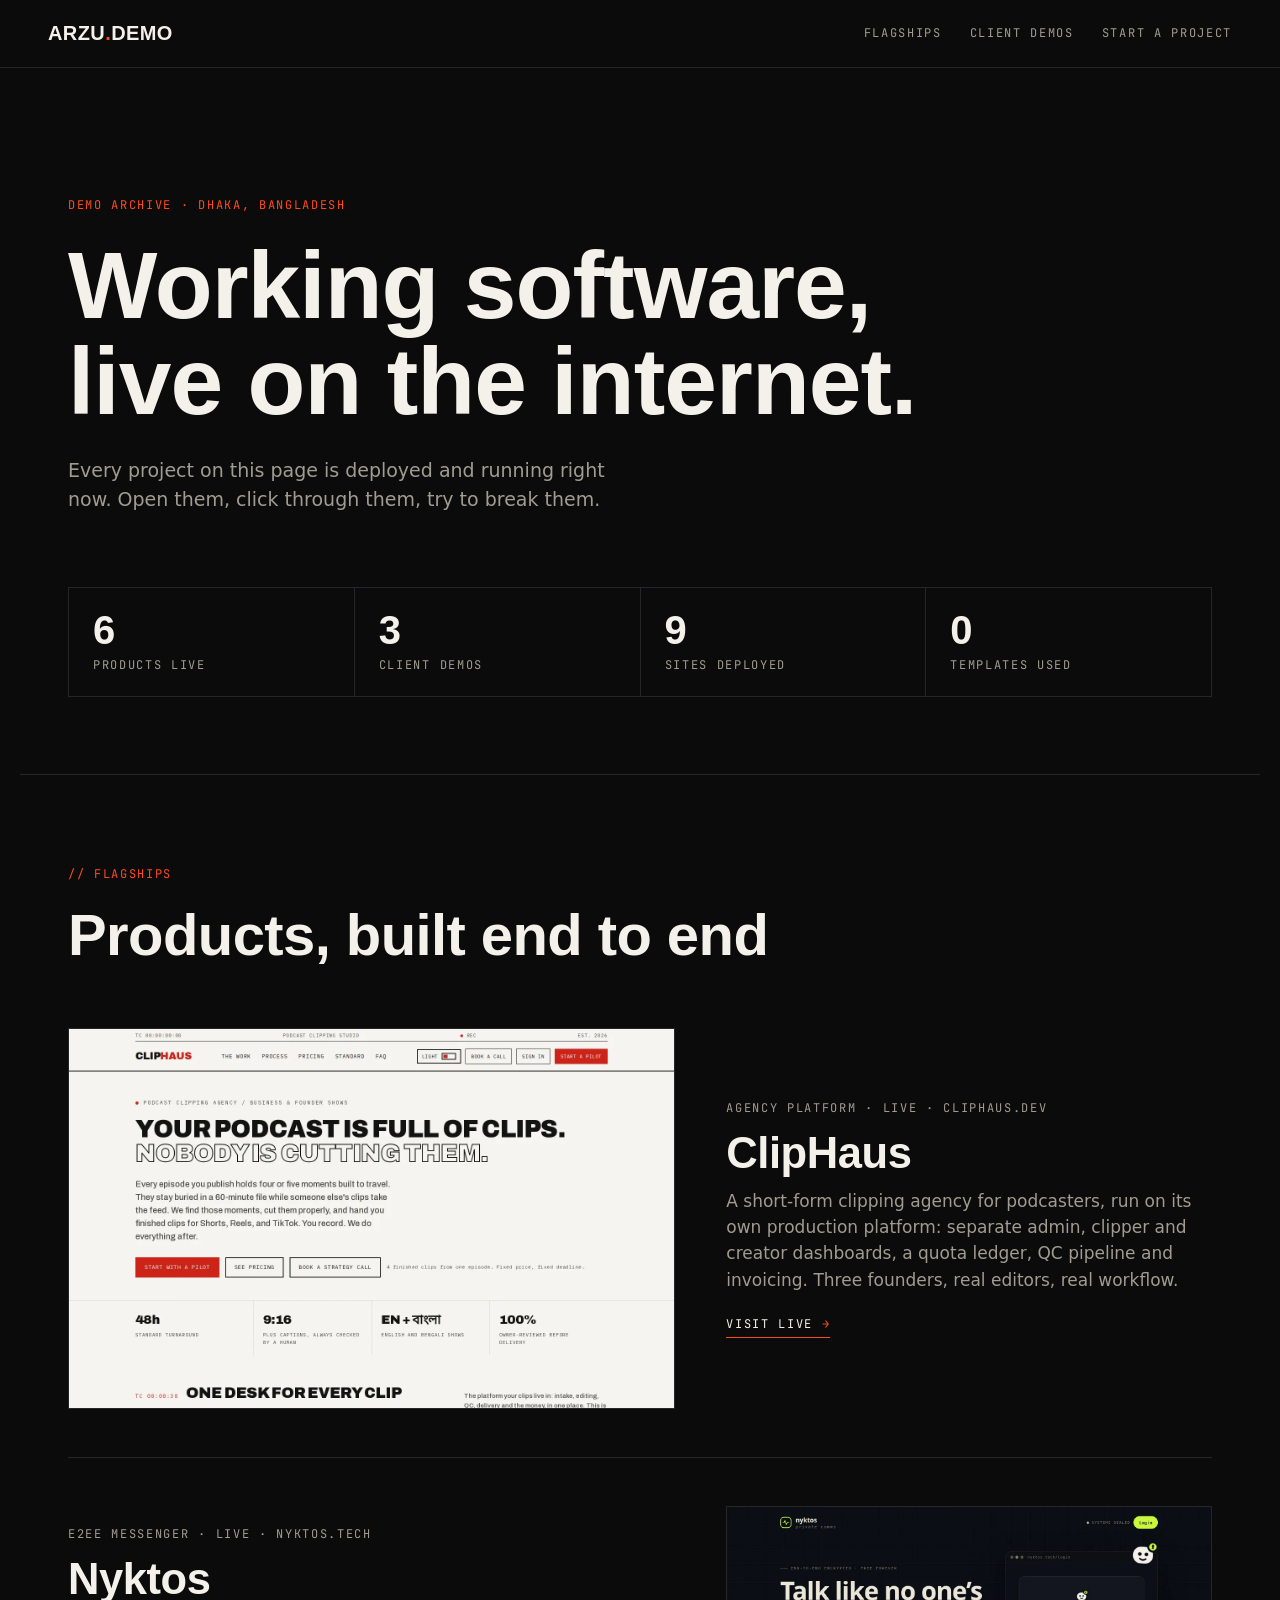
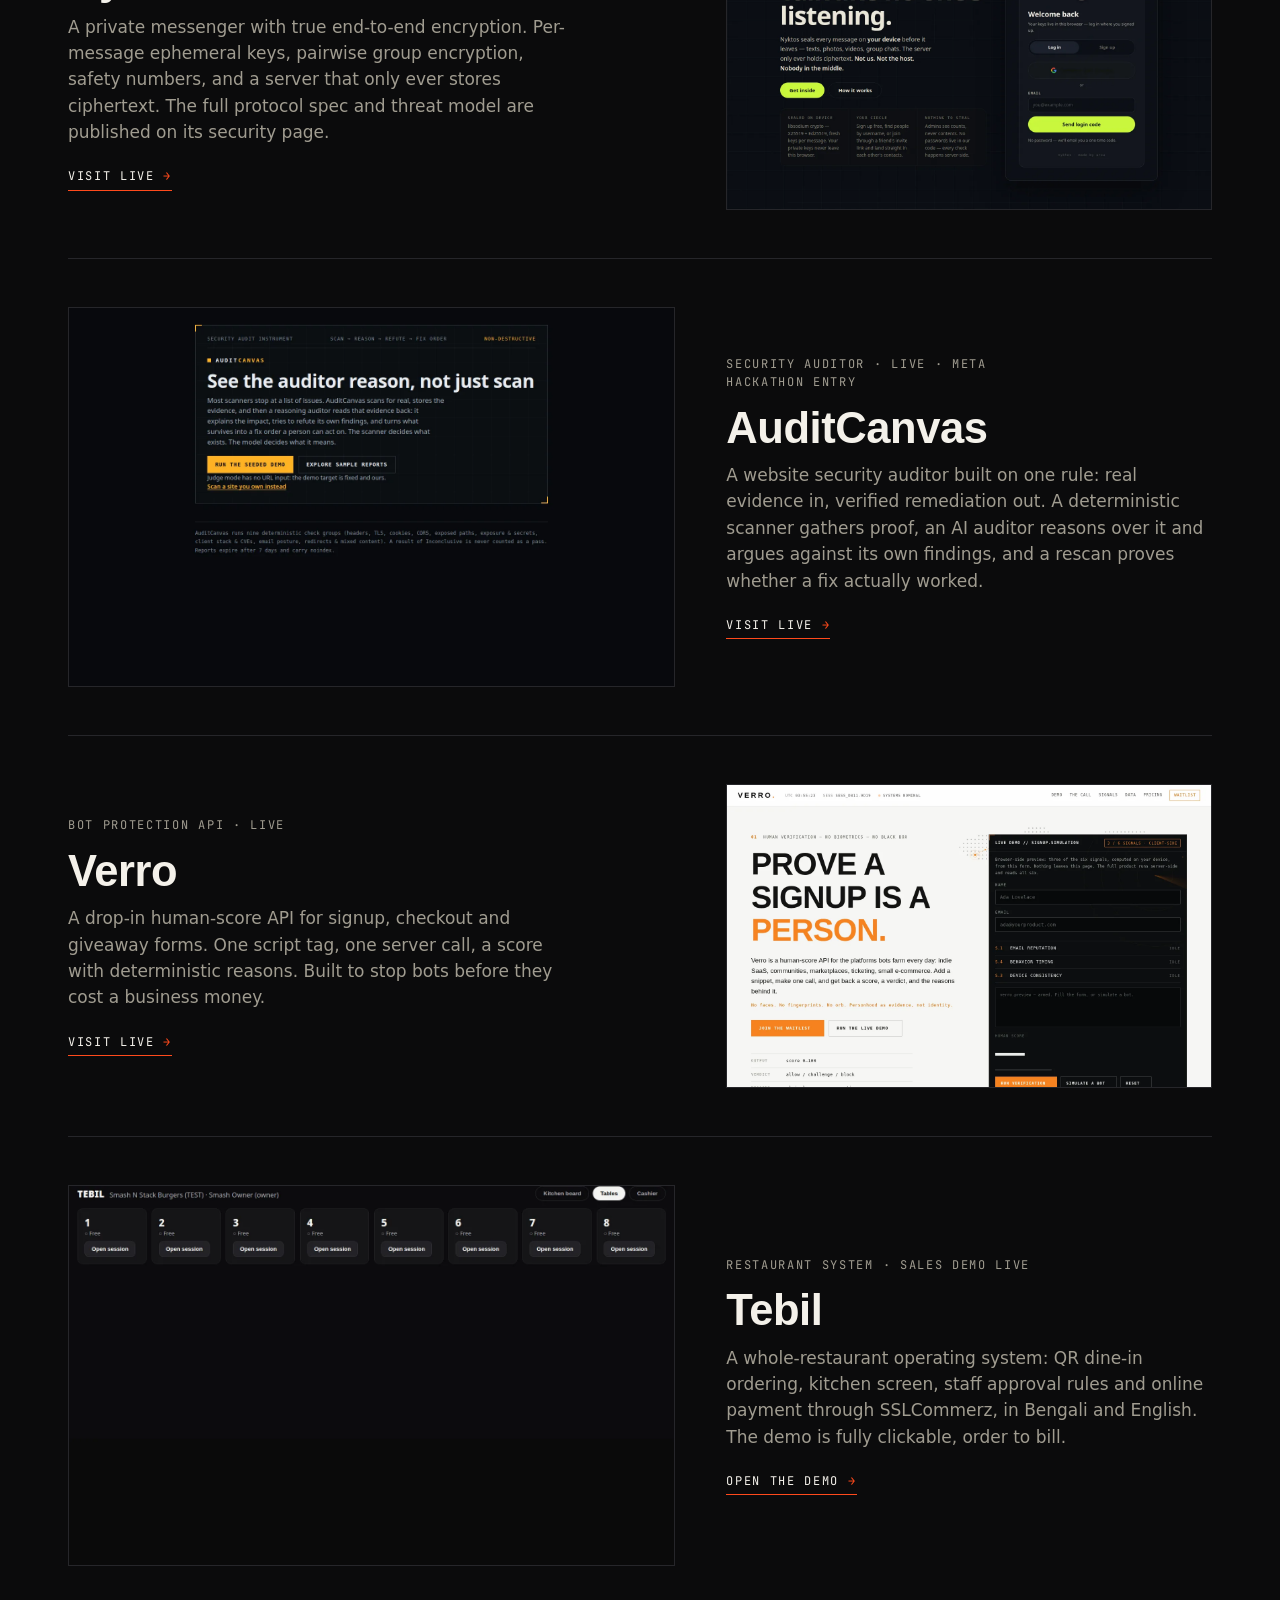
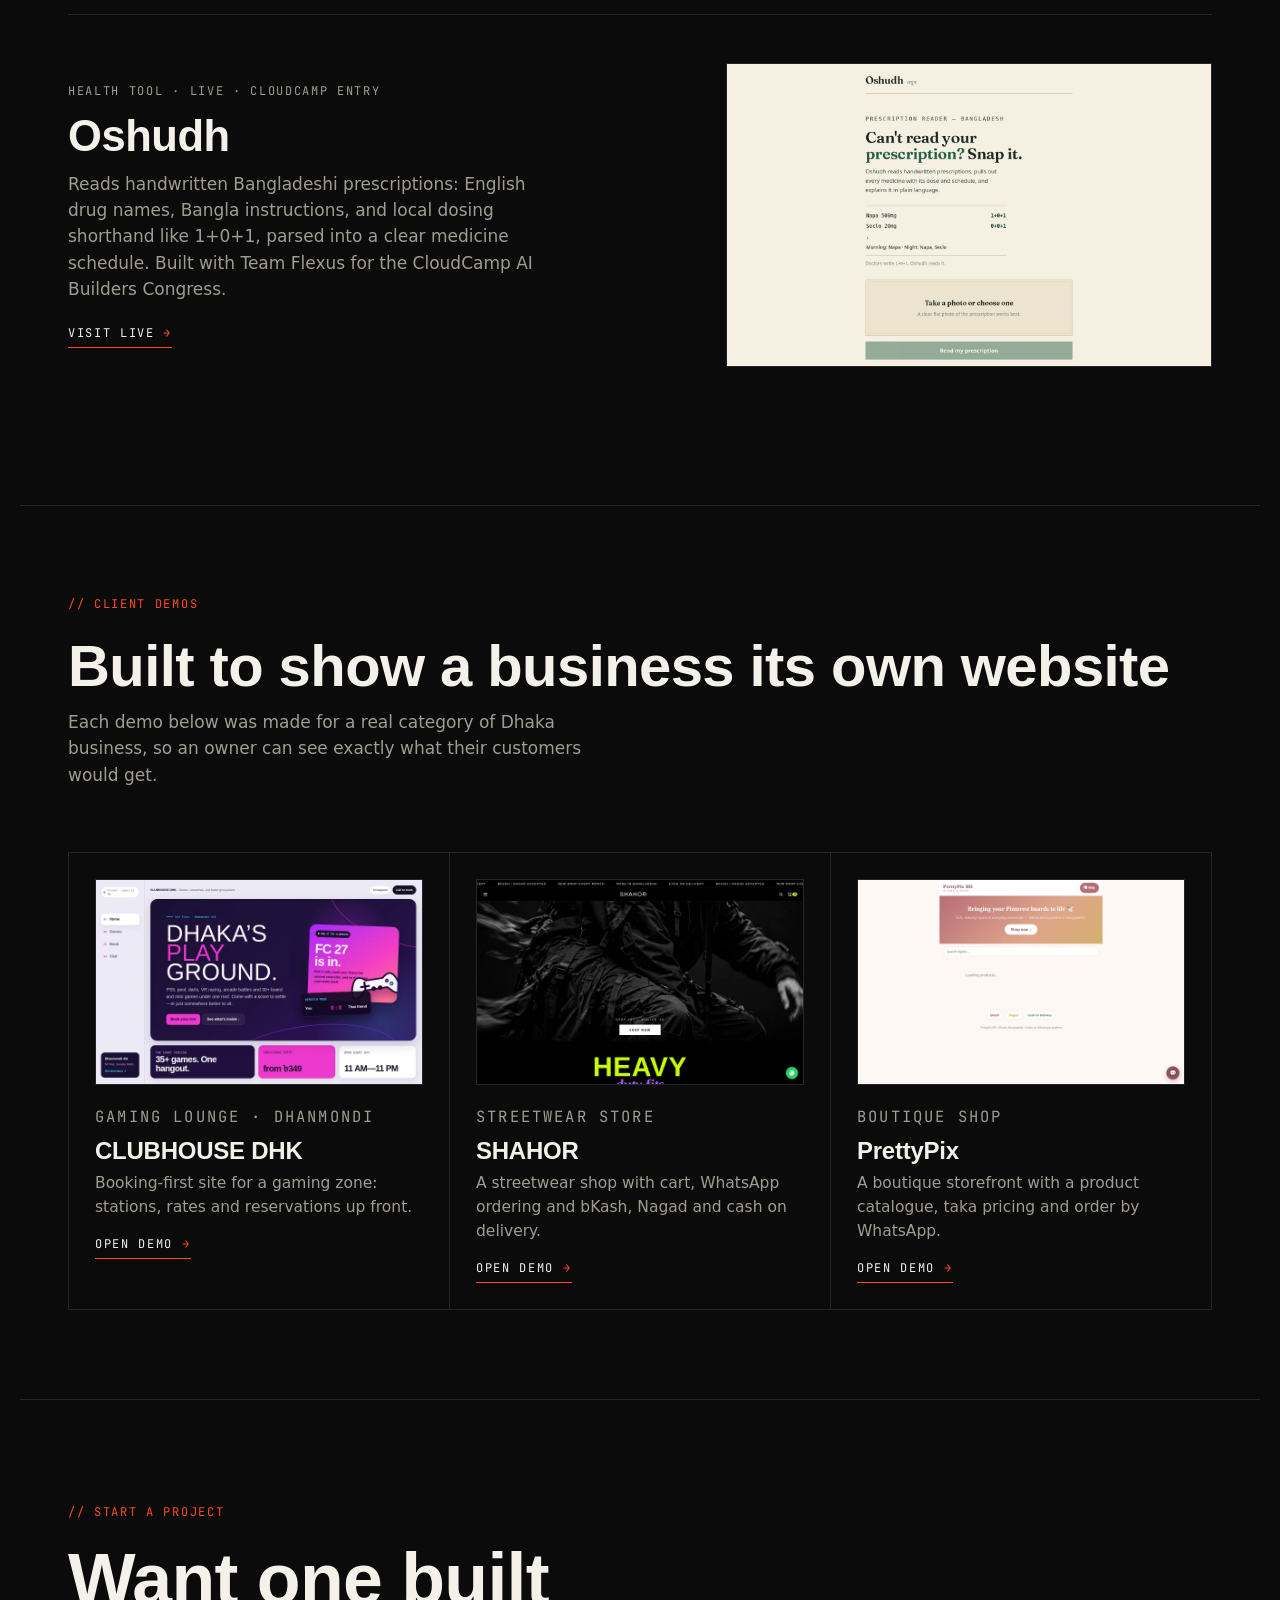
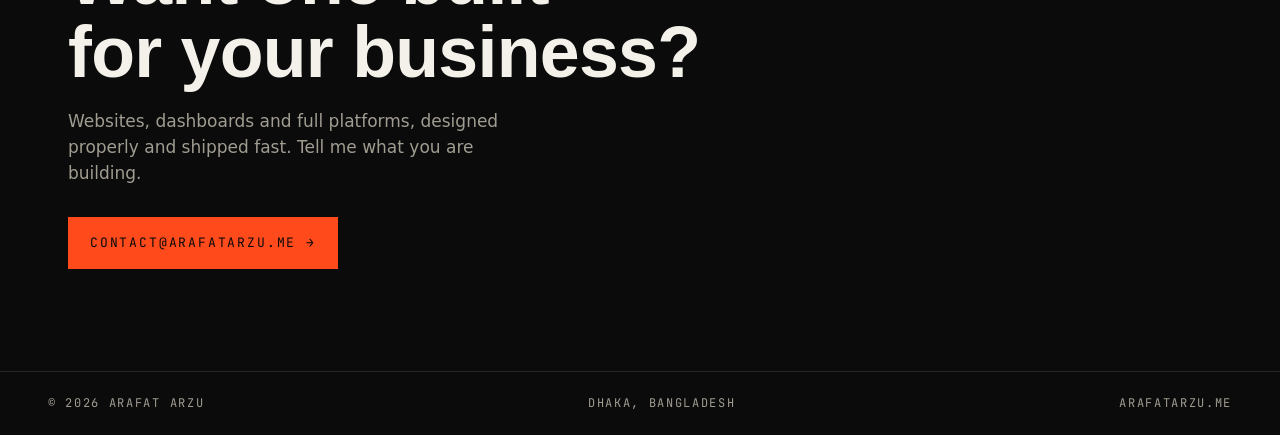
==== index.html @ 740a8db2 "Demo archive: Venta-structure showcase of live products and client demos" ====
<!DOCTYPE html>
<html lang="en">
<head>
<meta charset="UTF-8">
<meta name="viewport" content="width=device-width, initial-scale=1.0">
<title>Demo Archive — Arafat Arzu</title>
<meta name="description" content="Live products and client demos built by Arafat Arzu in Dhaka, Bangladesh. Every project below is real, deployed, and one click away.">
<link rel="preconnect" href="https://api.fontshare.com">
<link href="https://api.fontshare.com/v2/css?f[]=clash-display@500,600,700&f[]=satoshi@400,500,700&display=swap" rel="stylesheet">
<link rel="preconnect" href="https://fonts.googleapis.com">
<link href="https://fonts.googleapis.com/css2?family=JetBrains+Mono:wght@400;500&display=swap" rel="stylesheet">
<link rel="stylesheet" href="styles.css">
<link rel="icon" href="data:image/svg+xml,<svg xmlns='http://www.w3.org/2000/svg' viewBox='0 0 100 100'><rect width='100' height='100' fill='%23FF4A1C'/><text x='50' y='68' font-size='58' text-anchor='middle' font-family='monospace' fill='%230B0B0C'>A</text></svg>">
</head>
<body>

<header class="topbar">
  <a class="wordmark" href="#top">ARZU<span class="accent">.</span>DEMO</a>
  <nav class="topnav mono">
    <a href="#flagships">Flagships</a>
    <a href="#demos">Client demos</a>
    <a href="#inquiry">Start a project</a>
  </nav>
</header>

<main id="top">

  <section class="hero">
    <p class="mono label">Demo archive · Dhaka, Bangladesh</p>
    <h1>Working software,<br>live on the internet.</h1>
    <p class="hero-sub">Every project on this page is deployed and running right now.
    Open them, click through them, try to break them.</p>
    <div class="hero-stats mono">
      <div class="stat"><span class="stat-num">6</span><span class="stat-label">Products live</span></div>
      <div class="stat"><span class="stat-num">3</span><span class="stat-label">Client demos</span></div>
      <div class="stat"><span class="stat-num">9</span><span class="stat-label">Sites deployed</span></div>
      <div class="stat"><span class="stat-num">0</span><span class="stat-label">Templates used</span></div>
    </div>
  </section>

  <section id="flagships" class="section">
    <div class="section-head">
      <p class="mono label">// Flagships</p>
      <h2>Products, built end to end</h2>
    </div>

    <article class="flagship">
      <a class="flagship-media" href="https://cliphaus.dev" target="_blank" rel="noopener">
        <img src="assets/shots/cliphaus.webp" alt="ClipHaus homepage: a clipping agency for podcasters with live admin, clipper and creator dashboards">
      </a>
      <div class="flagship-body">
        <p class="mono tag">Agency platform · Live · cliphaus.dev</p>
        <h3>ClipHaus</h3>
        <p>A short-form clipping agency for podcasters, run on its own production platform:
        separate admin, clipper and creator dashboards, a quota ledger, QC pipeline and invoicing.
        Three founders, real editors, real workflow.</p>
        <a class="visit mono" href="https://cliphaus.dev" target="_blank" rel="noopener">Visit live <span class="arrow">→</span></a>
      </div>
    </article>

    <article class="flagship flip">
      <a class="flagship-media" href="https://nyktos.tech" target="_blank" rel="noopener">
        <img src="assets/shots/nyktos.webp" alt="Nyktos homepage: a private end-to-end encrypted messenger">
      </a>
      <div class="flagship-body">
        <p class="mono tag">E2EE messenger · Live · nyktos.tech</p>
        <h3>Nyktos</h3>
        <p>A private messenger with true end-to-end encryption. Per-message ephemeral keys,
        pairwise group encryption, safety numbers, and a server that only ever stores ciphertext.
        The full protocol spec and threat model are published on its security page.</p>
        <a class="visit mono" href="https://nyktos.tech" target="_blank" rel="noopener">Visit live <span class="arrow">→</span></a>
      </div>
    </article>

    <article class="flagship">
      <a class="flagship-media" href="https://auditcanvas.vercel.app" target="_blank" rel="noopener">
        <img src="assets/shots/auditcanvas.webp" alt="AuditCanvas homepage: a website security auditor that shows the evidence behind every finding">
      </a>
      <div class="flagship-body">
        <p class="mono tag">Security auditor · Live · Meta hackathon entry</p>
        <h3>AuditCanvas</h3>
        <p>A website security auditor built on one rule: real evidence in, verified remediation out.
        A deterministic scanner gathers proof, an AI auditor reasons over it and argues against its
        own findings, and a rescan proves whether a fix actually worked.</p>
        <a class="visit mono" href="https://auditcanvas.vercel.app" target="_blank" rel="noopener">Visit live <span class="arrow">→</span></a>
      </div>
    </article>

    <article class="flagship flip">
      <a class="flagship-media" href="https://verro-sigma.vercel.app" target="_blank" rel="noopener">
        <img src="assets/shots/verro.webp" alt="Verro homepage: a human-score API that stops bots before an OTP SMS is spent">
      </a>
      <div class="flagship-body">
        <p class="mono tag">Bot protection API · Live</p>
        <h3>Verro</h3>
        <p>A drop-in human-score API for signup, checkout and giveaway forms. One script tag,
        one server call, a score with deterministic reasons. Built to stop bots before they
        cost a business money.</p>
        <a class="visit mono" href="https://verro-sigma.vercel.app" target="_blank" rel="noopener">Visit live <span class="arrow">→</span></a>
      </div>
    </article>

    <article class="flagship">
      <a class="flagship-media" href="https://tebil-demo.web.app" target="_blank" rel="noopener">
        <img src="assets/shots/tebil.webp" alt="Tebil sales demo: a restaurant system with QR ordering, kitchen screen and online payment">
      </a>
      <div class="flagship-body">
        <p class="mono tag">Restaurant system · Sales demo live</p>
        <h3>Tebil</h3>
        <p>A whole-restaurant operating system: QR dine-in ordering, kitchen screen, staff
        approval rules and online payment through SSLCommerz, in Bengali and English.
        The demo is fully clickable, order to bill.</p>
        <a class="visit mono" href="https://tebil-demo.web.app" target="_blank" rel="noopener">Open the demo <span class="arrow">→</span></a>
      </div>
    </article>

    <article class="flagship flip">
      <a class="flagship-media" href="https://oshudh.vercel.app" target="_blank" rel="noopener">
        <img src="assets/shots/oshudh.webp" alt="Oshudh app: reads handwritten Bangladeshi prescriptions with mixed English and Bangla">
      </a>
      <div class="flagship-body">
        <p class="mono tag">Health tool · Live · CloudCamp entry</p>
        <h3>Oshudh</h3>
        <p>Reads handwritten Bangladeshi prescriptions: English drug names, Bangla instructions,
        and local dosing shorthand like 1+0+1, parsed into a clear medicine schedule.
        Built with Team Flexus for the CloudCamp AI Builders Congress.</p>
        <a class="visit mono" href="https://oshudh.vercel.app" target="_blank" rel="noopener">Visit live <span class="arrow">→</span></a>
      </div>
    </article>
  </section>

  <section id="demos" class="section">
    <div class="section-head">
      <p class="mono label">// Client demos</p>
      <h2>Built to show a business its own website</h2>
      <p class="section-sub">Each demo below was made for a real category of Dhaka business,
      so an owner can see exactly what their customers would get.</p>
    </div>

    <div class="demo-grid">
      <article class="demo-card">
        <a class="demo-media" href="https://clubhouse-dhk-49535.web.app" target="_blank" rel="noopener">
          <img src="assets/shots/clubhouse.webp" alt="CLUBHOUSE DHK demo: a gaming lounge website with booking and pricing">
        </a>
        <p class="mono tag">Gaming lounge · Dhanmondi</p>
        <h3>CLUBHOUSE DHK</h3>
        <p>Booking-first site for a gaming zone: stations, rates and reservations up front.</p>
        <a class="visit mono" href="https://clubhouse-dhk-49535.web.app" target="_blank" rel="noopener">Open demo <span class="arrow">→</span></a>
      </article>

      <article class="demo-card">
        <a class="demo-media" href="https://shahor-streetwear-demo.web.app" target="_blank" rel="noopener">
          <img src="assets/shots/shahor.webp" alt="SHAHOR demo: a streetwear store with cart and WhatsApp ordering">
        </a>
        <p class="mono tag">Streetwear store</p>
        <h3>SHAHOR</h3>
        <p>A streetwear shop with cart, WhatsApp ordering and bKash, Nagad and cash on delivery.</p>
        <a class="visit mono" href="https://shahor-streetwear-demo.web.app" target="_blank" rel="noopener">Open demo <span class="arrow">→</span></a>
      </article>

      <article class="demo-card">
        <a class="demo-media" href="https://arz-shop-demo.web.app" target="_blank" rel="noopener">
          <img src="assets/shots/prettypix.webp" alt="PrettyPix demo: a hijab shop with product catalogue and WhatsApp ordering">
        </a>
        <p class="mono tag">Boutique shop</p>
        <h3>PrettyPix</h3>
        <p>A boutique storefront with a product catalogue, taka pricing and order by WhatsApp.</p>
        <a class="visit mono" href="https://arz-shop-demo.web.app" target="_blank" rel="noopener">Open demo <span class="arrow">→</span></a>
      </article>
    </div>
  </section>

  <section id="inquiry" class="inquiry">
    <p class="mono label">// Start a project</p>
    <h2>Want one built<br>for your business?</h2>
    <p class="inquiry-sub">Websites, dashboards and full platforms, designed properly and
    shipped fast. Tell me what you are building.</p>
    <a class="cta mono" href="mailto:contact@arafatarzu.me">contact@arafatarzu.me <span class="arrow">→</span></a>
  </section>

</main>

<footer class="footer mono">
  <span>© 2026 Arafat Arzu</span>
  <span>Dhaka, Bangladesh</span>
  <a href="https://arafatarzu.me">arafatarzu.me</a>
</footer>

</body>
</html>
---- styles.css ----
/* Demo Archive — design system
   Ink #0B0B0C / panel #131315 / paper #F4F1EA / muted #A09C90 / signal #FF4A1C
   Type: Clash Display (headlines), Satoshi (body), JetBrains Mono (labels) */

:root {
  --ink: #0B0B0C;
  --panel: #131315;
  --line: #26262A;
  --paper: #F4F1EA;
  --muted: #A09C90;
  --signal: #FF4A1C;
  --maxw: 1240px;
}

* { margin: 0; padding: 0; box-sizing: border-box; }

html { scroll-behavior: smooth; }

body {
  background: var(--ink);
  color: var(--paper);
  font-family: "Satoshi", system-ui, sans-serif;
  font-size: 17px;
  line-height: 1.55;
  -webkit-font-smoothing: antialiased;
}

.mono {
  font-family: "JetBrains Mono", ui-monospace, monospace;
  font-size: 12px;
  letter-spacing: 0.14em;
  text-transform: uppercase;
}

.accent { color: var(--signal); }

a { color: inherit; }

/* ---------- top bar ---------- */
.topbar {
  position: sticky;
  top: 0;
  z-index: 10;
  display: flex;
  justify-content: space-between;
  align-items: center;
  padding: 18px clamp(20px, 4vw, 48px);
  background: var(--ink);
  border-bottom: 1px solid var(--line);
}

.wordmark {
  font-family: "Clash Display", sans-serif;
  font-weight: 700;
  font-size: 20px;
  letter-spacing: 0.02em;
  text-decoration: none;
}

.topnav { display: flex; gap: 28px; }
.topnav a { color: var(--muted); text-decoration: none; }
.topnav a:hover { color: var(--paper); }

/* ---------- hero ---------- */
.hero {
  max-width: var(--maxw);
  margin: 0 auto;
  padding: clamp(64px, 10vw, 128px) clamp(20px, 4vw, 48px) clamp(48px, 6vw, 80px);
}

.label { color: var(--signal); margin-bottom: 22px; }

h1, h2, h3 {
  font-family: "Clash Display", sans-serif;
  font-weight: 600;
  line-height: 1.02;
  letter-spacing: -0.01em;
}

h1 { font-size: clamp(46px, 7.4vw, 96px); }

.hero-sub {
  max-width: 560px;
  margin-top: 26px;
  font-size: 19px;
  color: var(--muted);
}

.hero-stats {
  display: grid;
  grid-template-columns: repeat(4, 1fr);
  gap: 1px;
  background: var(--line);
  border: 1px solid var(--line);
  margin-top: clamp(40px, 6vw, 72px);
}

.stat {
  background: var(--ink);
  padding: 22px 24px;
  display: flex;
  flex-direction: column;
  gap: 6px;
}

.stat-num {
  font-family: "Clash Display", sans-serif;
  font-size: 40px;
  font-weight: 600;
  letter-spacing: 0;
  text-transform: none;
  line-height: 1;
}

.stat-label { color: var(--muted); }

/* ---------- sections ---------- */
.section {
  max-width: var(--maxw);
  margin: 0 auto;
  padding: clamp(48px, 7vw, 96px) clamp(20px, 4vw, 48px);
  border-top: 1px solid var(--line);
}

.section-head { margin-bottom: clamp(36px, 5vw, 64px); }
.section-head h2 { font-size: clamp(34px, 4.6vw, 58px); }
.section-sub { color: var(--muted); max-width: 520px; margin-top: 14px; }

/* ---------- flagships ---------- */
.flagship {
  display: grid;
  grid-template-columns: 1.25fr 1fr;
  gap: clamp(24px, 4vw, 56px);
  align-items: center;
  padding: clamp(28px, 4vw, 48px) 0;
  border-top: 1px solid var(--line);
}
.flagship:first-of-type { border-top: none; padding-top: 0; }
.flagship.flip .flagship-media { order: 2; }
.flagship.flip .flagship-body { order: 1; }

.flagship-media {
  display: block;
  overflow: hidden;
  border: 1px solid var(--line);
  background: var(--panel);
}
.flagship-media img {
  display: block;
  width: 100%;
  aspect-ratio: 16 / 10;
  object-fit: cover;
  object-position: top center;
  transition: transform 0.5s cubic-bezier(.32,.72,0,1);
}
.flagship-media:hover img { transform: scale(1.025); }

.tag { color: var(--muted); margin-bottom: 14px; }
.flagship-body h3 { font-size: clamp(30px, 3.4vw, 44px); margin-bottom: 12px; }
.flagship-body p { color: var(--muted); max-width: 46ch; }

.visit {
  display: inline-block;
  margin-top: 22px;
  color: var(--paper);
  text-decoration: none;
  border-bottom: 1px solid var(--signal);
  padding-bottom: 4px;
}
.visit .arrow { color: var(--signal); display: inline-block; transition: transform 0.25s cubic-bezier(.32,.72,0,1); }
.visit:hover .arrow { transform: translateX(4px); }

/* ---------- demo grid ---------- */
.demo-grid {
  display: grid;
  grid-template-columns: repeat(3, 1fr);
  gap: 1px;
  background: var(--line);
  border: 1px solid var(--line);
}

.demo-card { background: var(--ink); padding: 26px; }
.demo-media { display: block; overflow: hidden; border: 1px solid var(--line); margin-bottom: 20px; background: var(--panel); }
.demo-media img {
  display: block;
  width: 100%;
  aspect-ratio: 16 / 10;
  object-fit: cover;
  object-position: top center;
  transition: transform 0.5s cubic-bezier(.32,.72,0,1);
}
.demo-media:hover img { transform: scale(1.03); }
.demo-card h3 { font-size: 24px; margin-bottom: 8px; }
.demo-card p { color: var(--muted); font-size: 15.5px; }
.demo-card .tag { margin-bottom: 10px; }
.demo-card .visit { margin-top: 16px; }

/* ---------- inquiry ---------- */
.inquiry {
  max-width: var(--maxw);
  margin: 0 auto;
  padding: clamp(56px, 8vw, 110px) clamp(20px, 4vw, 48px);
  border-top: 1px solid var(--line);
}
.inquiry h2 { font-size: clamp(38px, 5.6vw, 72px); }
.inquiry-sub { color: var(--muted); max-width: 480px; margin-top: 18px; }

.cta {
  display: inline-block;
  margin-top: 30px;
  font-size: 13px;
  color: var(--ink);
  background: var(--signal);
  padding: 16px 22px;
  text-decoration: none;
}
.cta .arrow { display: inline-block; transition: transform 0.25s cubic-bezier(.32,.72,0,1); }
.cta:hover .arrow { transform: translateX(4px); }

/* ---------- footer ---------- */
.footer {
  display: flex;
  justify-content: space-between;
  gap: 16px;
  flex-wrap: wrap;
  padding: 22px clamp(20px, 4vw, 48px);
  border-top: 1px solid var(--line);
  color: var(--muted);
}
.footer a { color: var(--muted); text-decoration: none; }
.footer a:hover { color: var(--paper); }

/* ---------- mobile ---------- */
@media (max-width: 860px) {
  .topnav { display: none; }
  .hero-stats { grid-template-columns: repeat(2, 1fr); }
  .flagship { grid-template-columns: 1fr; }
  .flagship.flip .flagship-media { order: 0; }
  .flagship.flip .flagship-body { order: 1; }
  .demo-grid { grid-template-columns: 1fr; }
  h1 { font-size: 44px; }
}
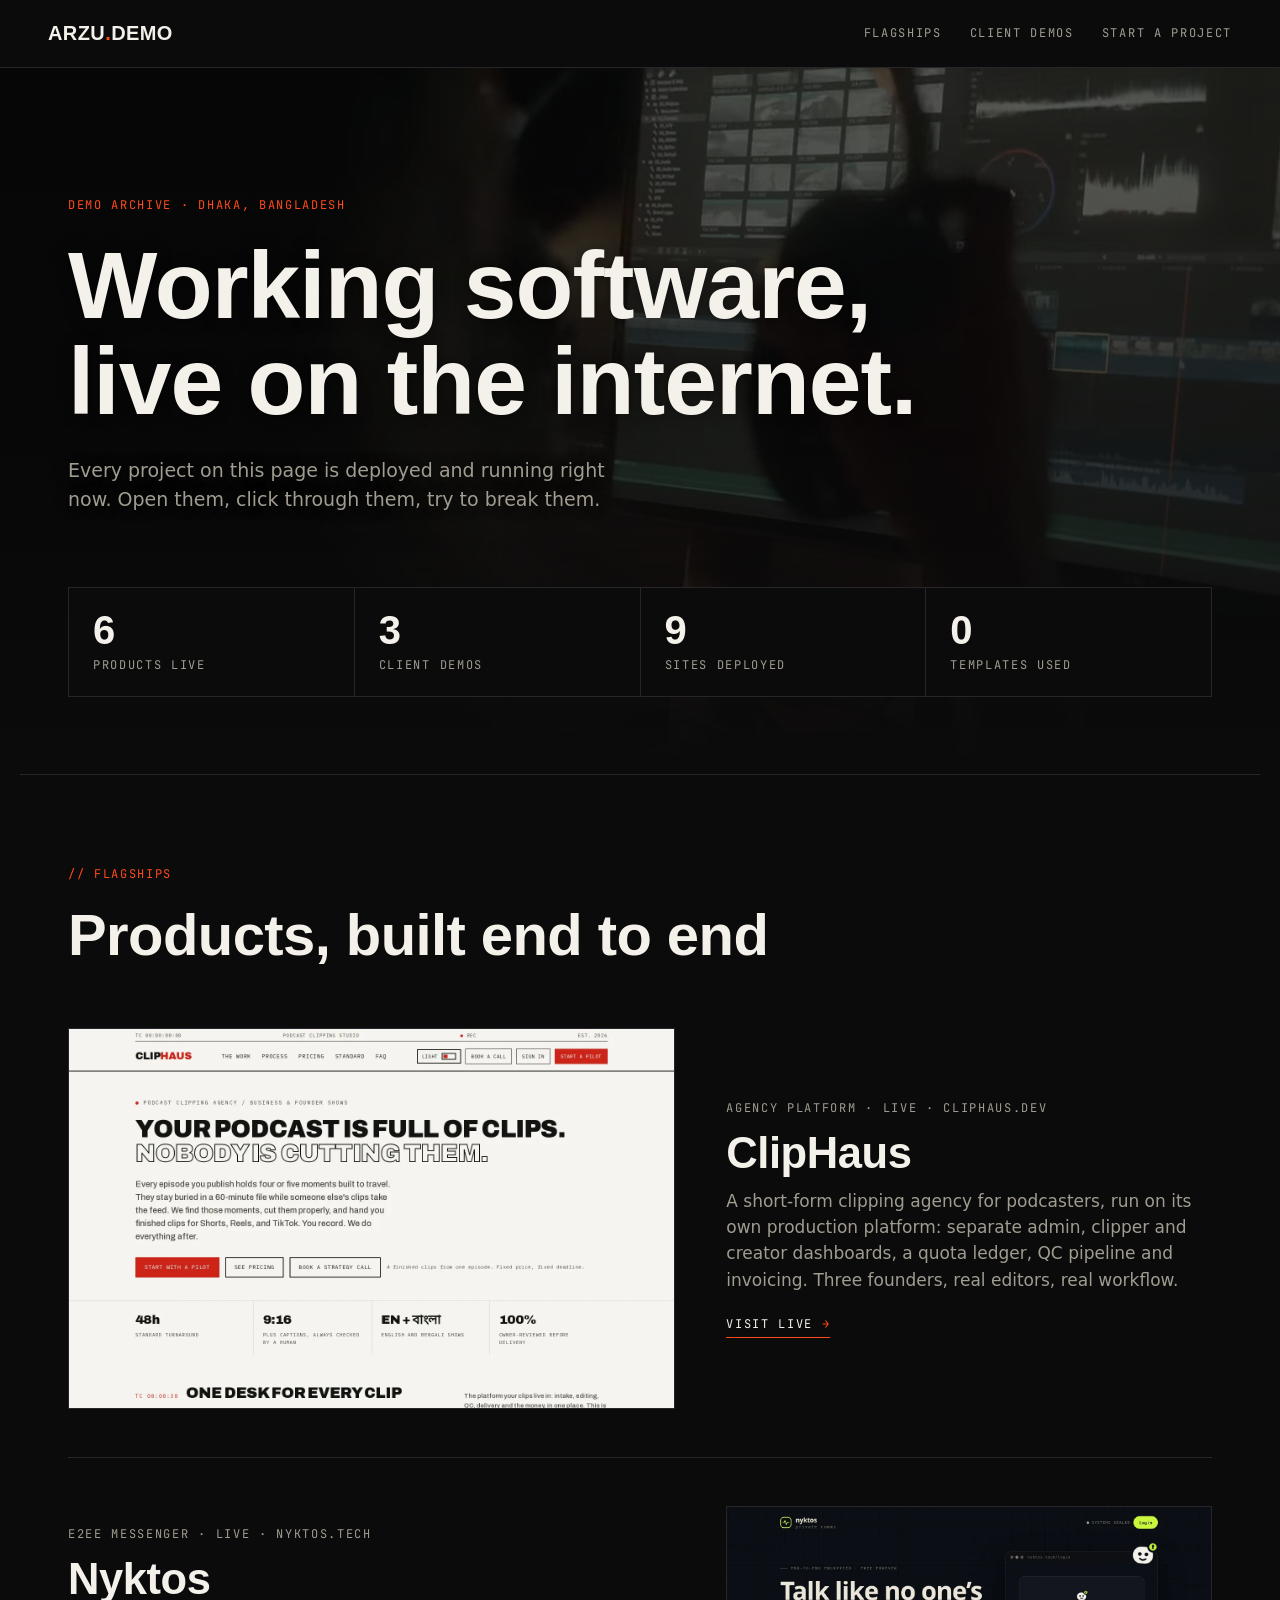
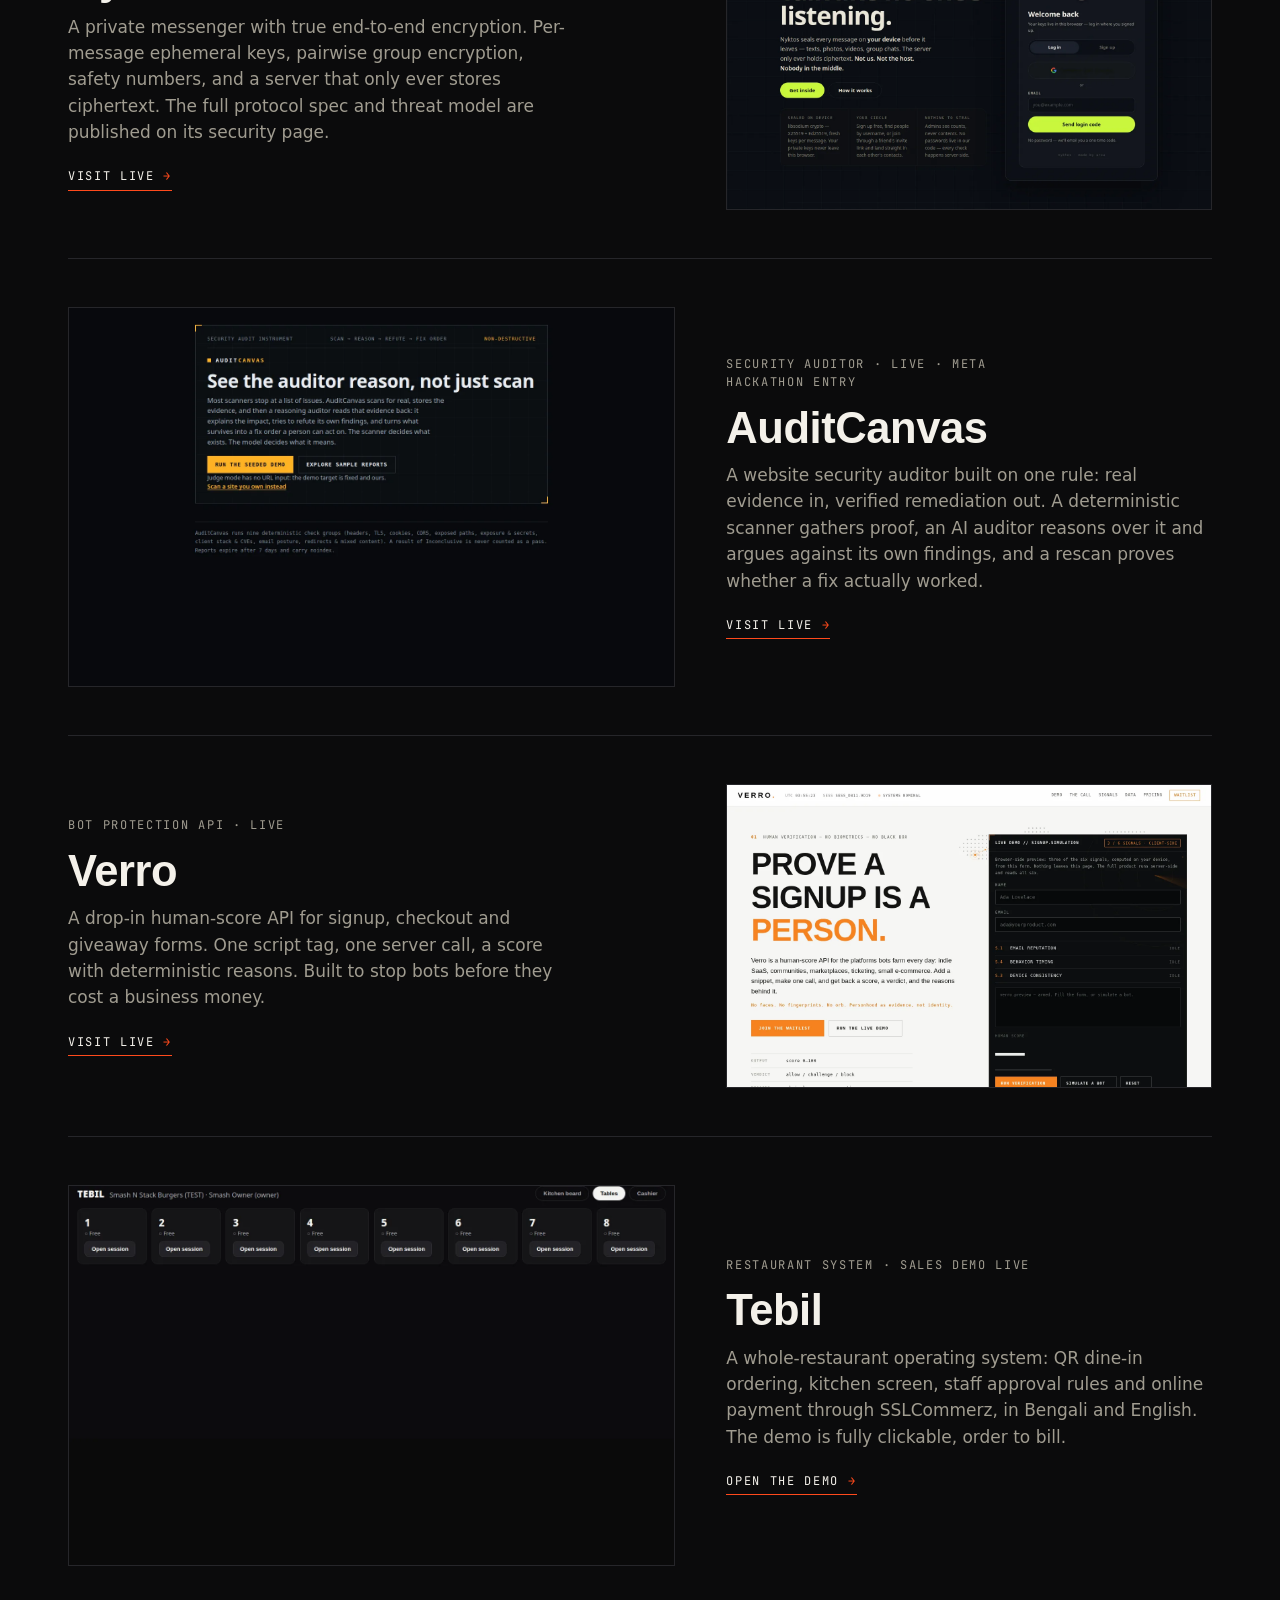
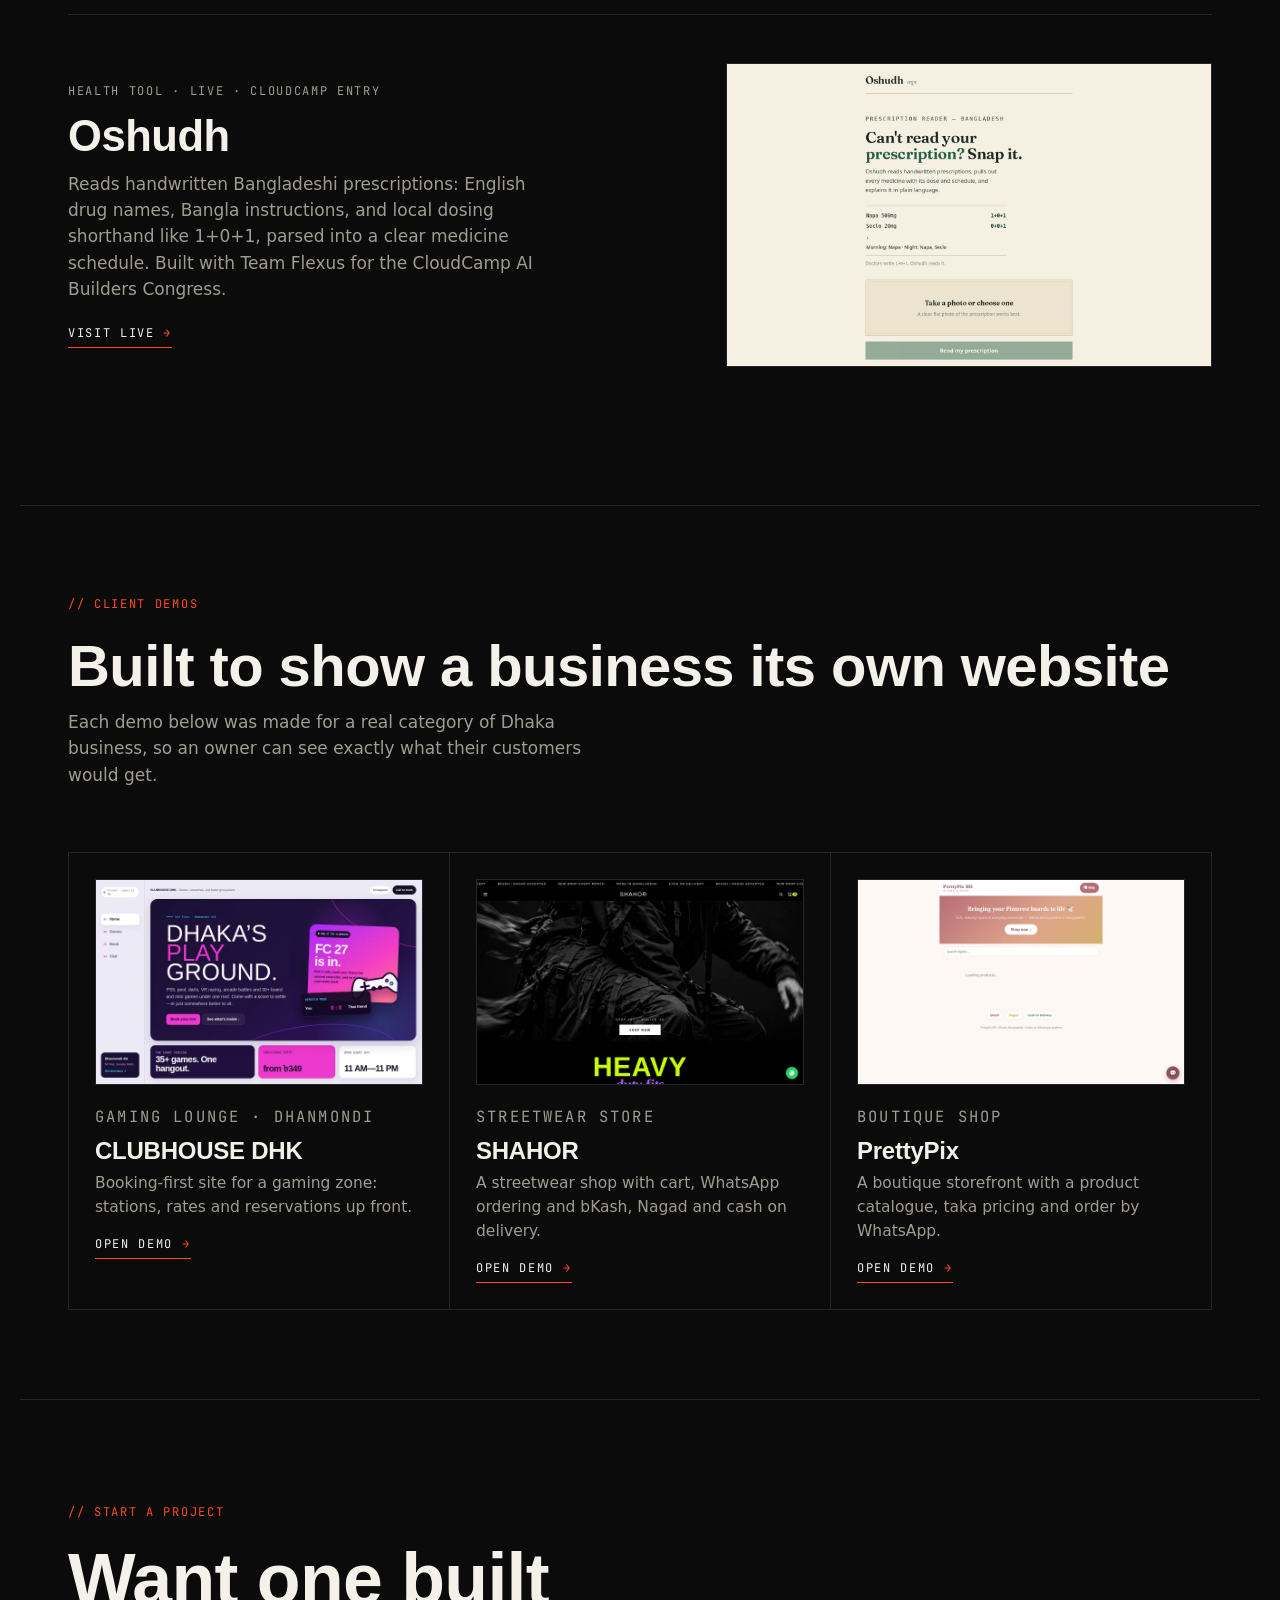
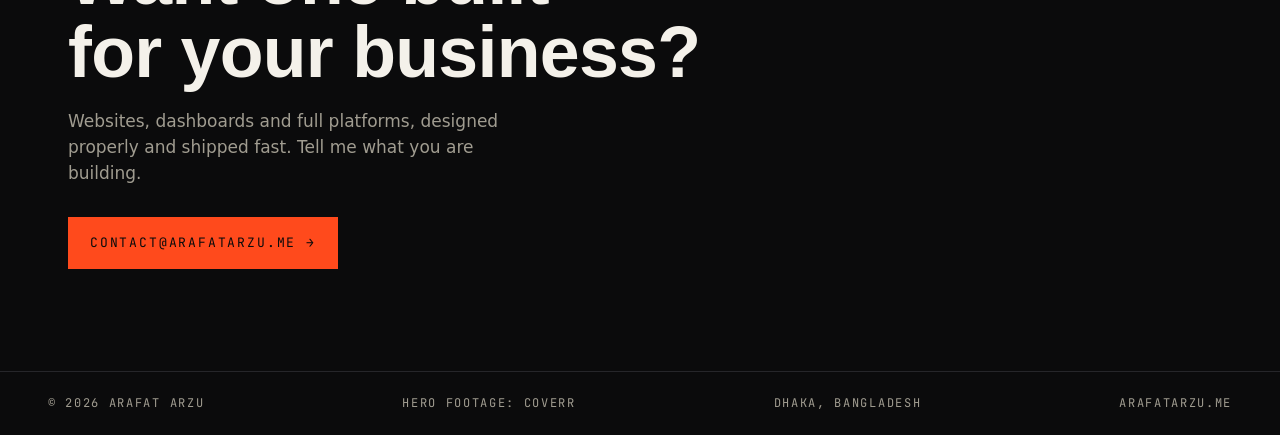
==== commit 0b418f6b: "Add niche video hero: real editing-suite footage (Coverr, free license), graded to palette, webm+mp4" ====
--- a/index.html
+++ b/index.html
@@ -26,15 +26,24 @@
 <main id="top">
 
   <section class="hero">
-    <p class="mono label">Demo archive · Dhaka, Bangladesh</p>
-    <h1>Working software,<br>live on the internet.</h1>
-    <p class="hero-sub">Every project on this page is deployed and running right now.
-    Open them, click through them, try to break them.</p>
-    <div class="hero-stats mono">
-      <div class="stat"><span class="stat-num">6</span><span class="stat-label">Products live</span></div>
-      <div class="stat"><span class="stat-num">3</span><span class="stat-label">Client demos</span></div>
-      <div class="stat"><span class="stat-num">9</span><span class="stat-label">Sites deployed</span></div>
-      <div class="stat"><span class="stat-num">0</span><span class="stat-label">Templates used</span></div>
+    <div class="hero-media" aria-hidden="true">
+      <video autoplay muted loop playsinline poster="assets/hero-poster.webp">
+        <source src="assets/hero.webm" type="video/webm">
+        <source src="assets/hero.mp4" type="video/mp4">
+      </video>
+      <div class="hero-scrim"></div>
+    </div>
+    <div class="hero-inner">
+      <p class="mono label">Demo archive · Dhaka, Bangladesh</p>
+      <h1>Working software,<br>live on the internet.</h1>
+      <p class="hero-sub">Every project on this page is deployed and running right now.
+      Open them, click through them, try to break them.</p>
+      <div class="hero-stats mono">
+        <div class="stat"><span class="stat-num">6</span><span class="stat-label">Products live</span></div>
+        <div class="stat"><span class="stat-num">3</span><span class="stat-label">Client demos</span></div>
+        <div class="stat"><span class="stat-num">9</span><span class="stat-label">Sites deployed</span></div>
+        <div class="stat"><span class="stat-num">0</span><span class="stat-label">Templates used</span></div>
+      </div>
     </div>
   </section>
 
@@ -182,6 +191,7 @@
 
 <footer class="footer mono">
   <span>© 2026 Arafat Arzu</span>
+  <span>Hero footage: Coverr</span>
   <span>Dhaka, Bangladesh</span>
   <a href="https://arafatarzu.me">arafatarzu.me</a>
 </footer>
--- a/styles.css
+++ b/styles.css
@@ -63,9 +63,40 @@
 
 /* ---------- hero ---------- */
 .hero {
+  position: relative;
+  overflow: hidden;
+}
+
+.hero-media {
+  position: absolute;
+  inset: 0;
+}
+
+.hero-media video {
+  width: 100%;
+  height: 100%;
+  object-fit: cover;
+  display: block;
+}
+
+.hero-scrim {
+  position: absolute;
+  inset: 0;
+  background: linear-gradient(to bottom, rgba(11, 11, 12, 0.55), rgba(11, 11, 12, 0.68) 55%, var(--ink));
+}
+
+.hero-inner {
+  position: relative;
   max-width: var(--maxw);
   margin: 0 auto;
   padding: clamp(64px, 10vw, 128px) clamp(20px, 4vw, 48px) clamp(48px, 6vw, 80px);
+}
+
+.hero h1, .hero-sub { text-shadow: 0 1px 14px rgba(0, 0, 0, 0.5); }
+
+@media (prefers-reduced-motion: reduce) {
+  .hero-media video { display: none; }
+  .hero-media { background: url("assets/hero-poster.webp") center / cover no-repeat; }
 }
 
 .label { color: var(--signal); margin-bottom: 22px; }
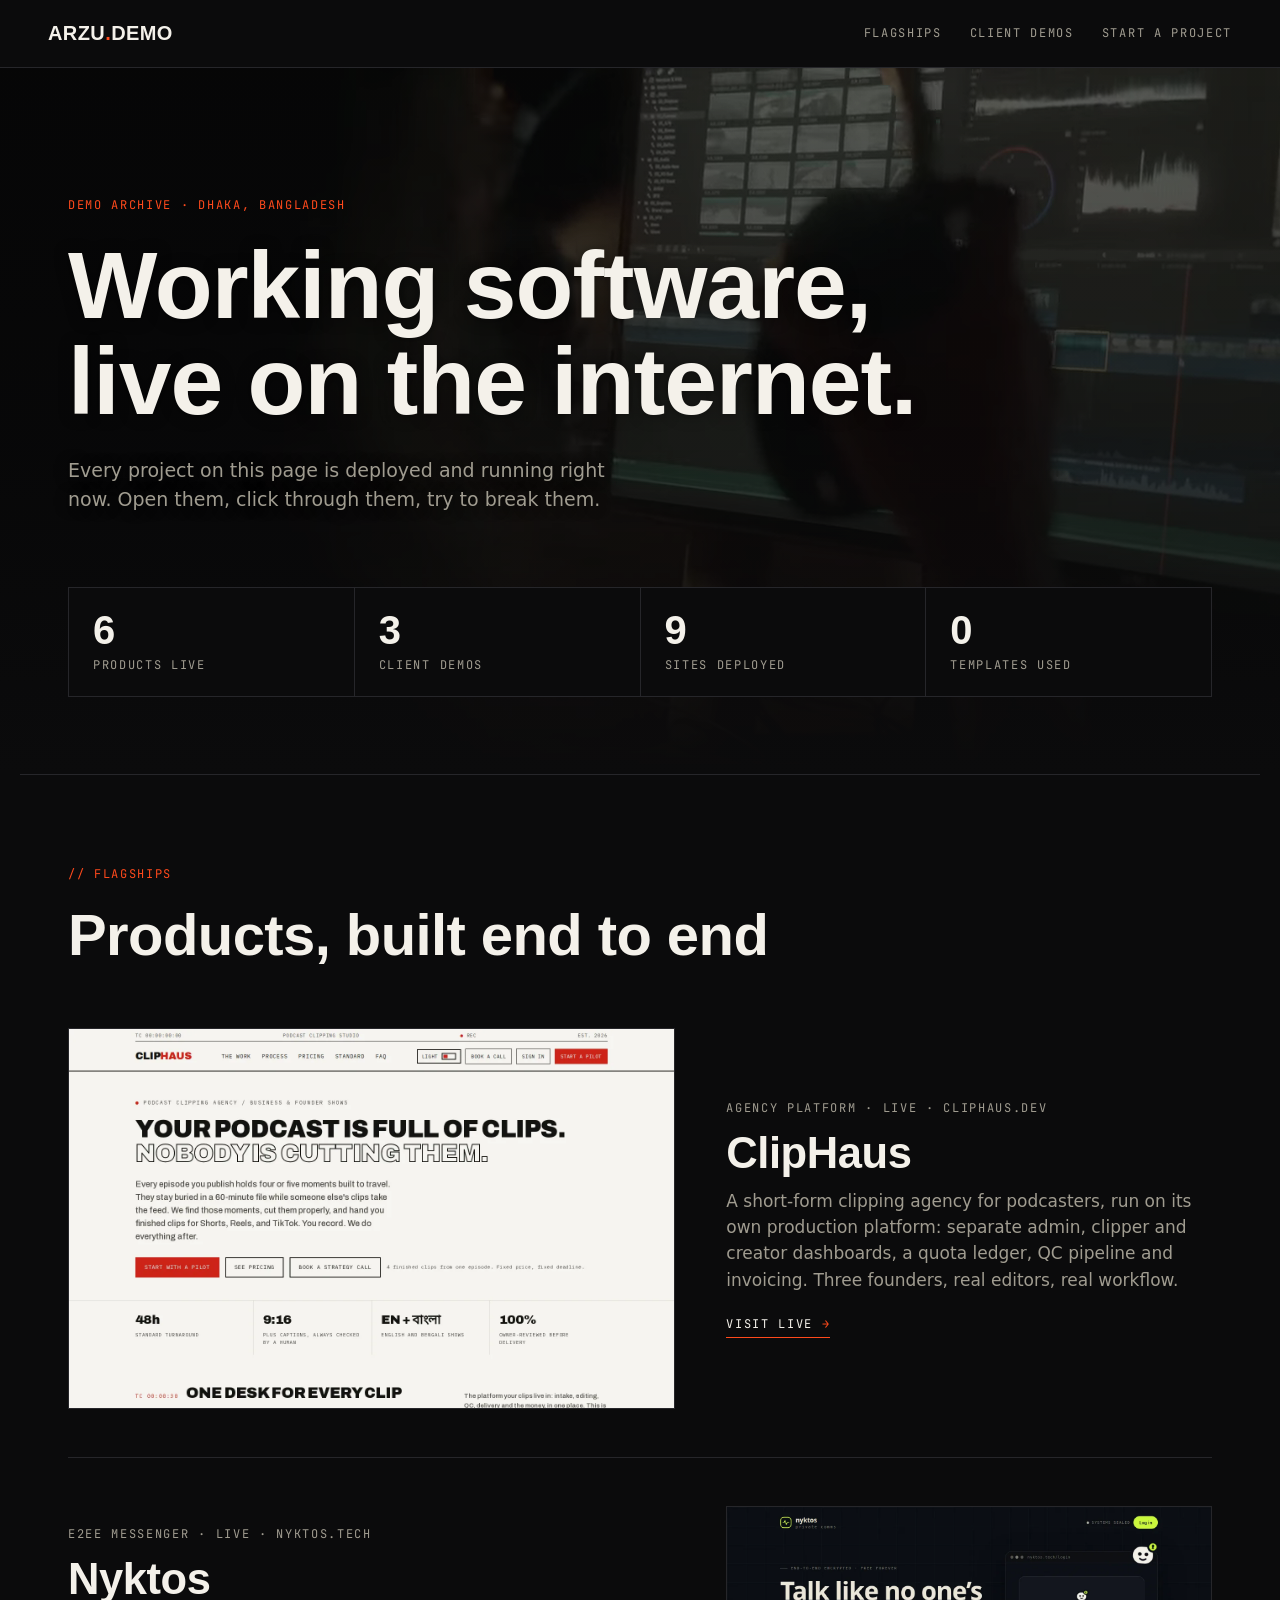
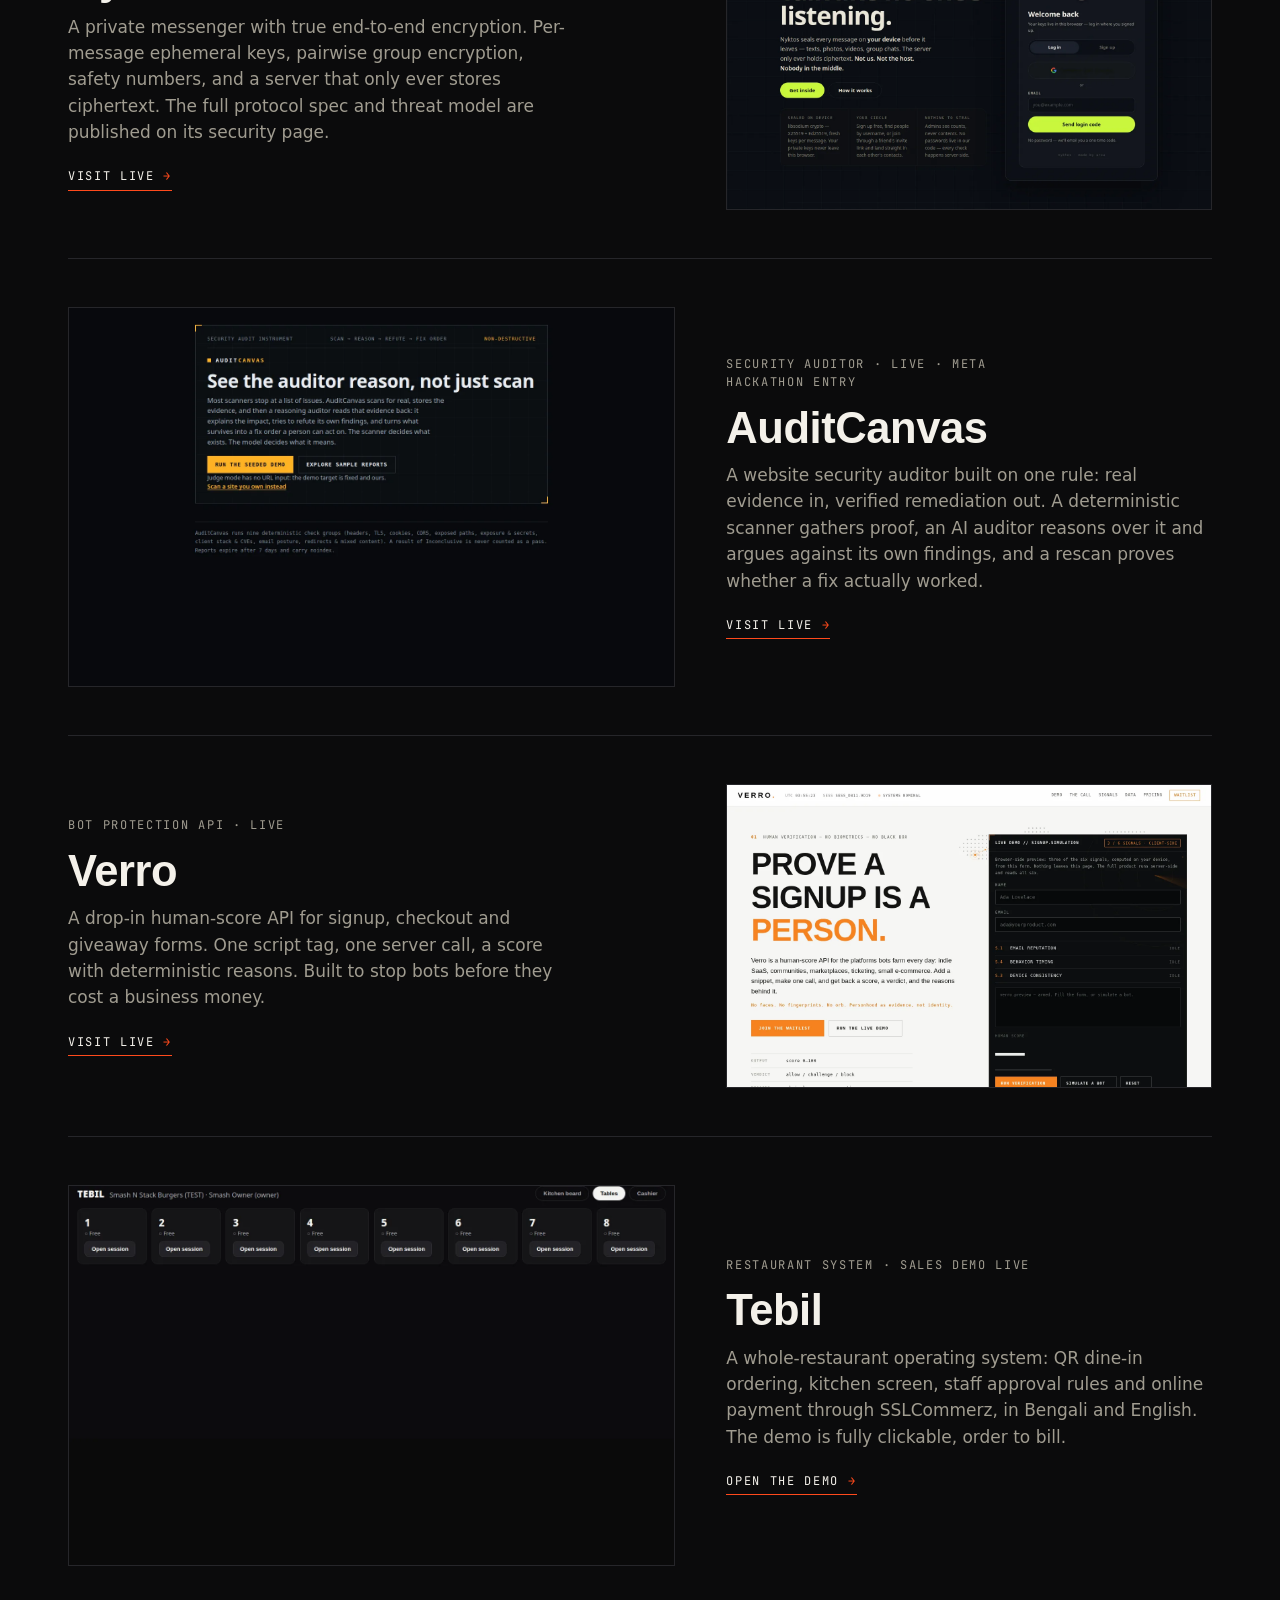
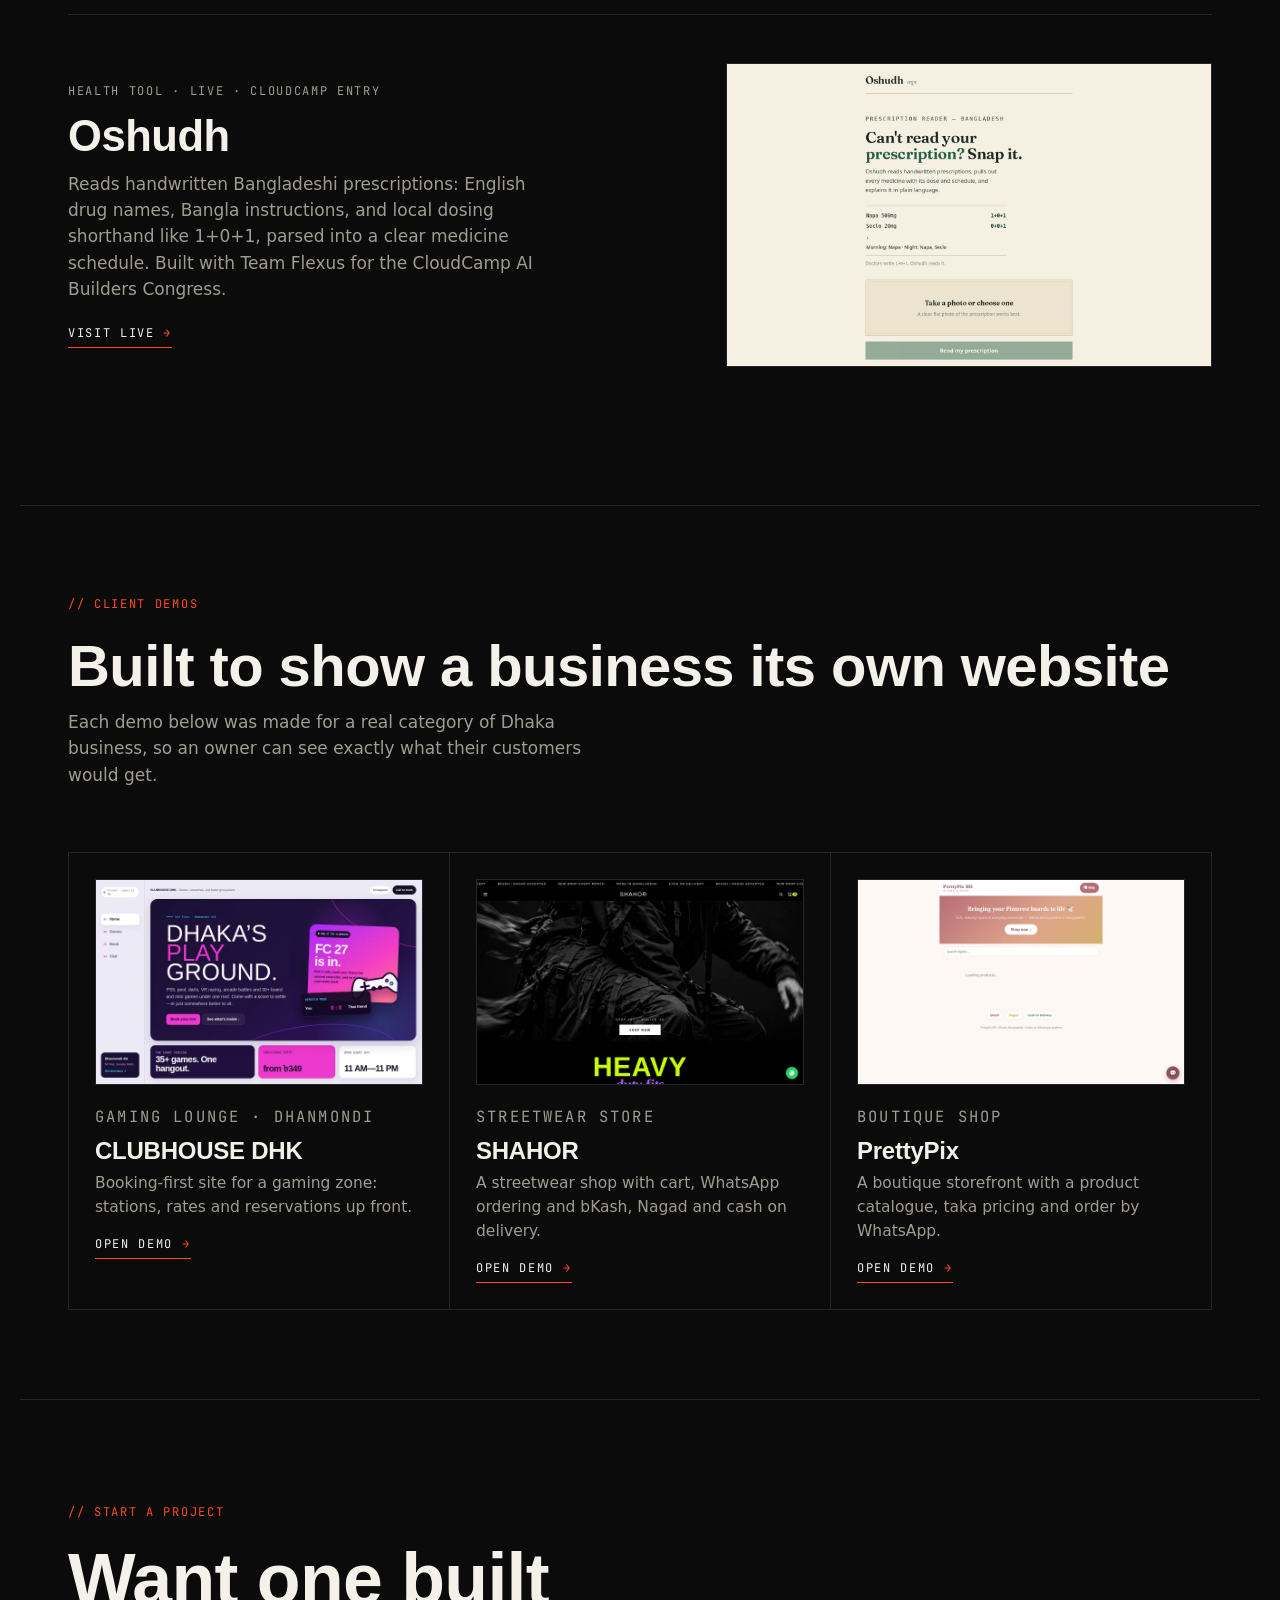
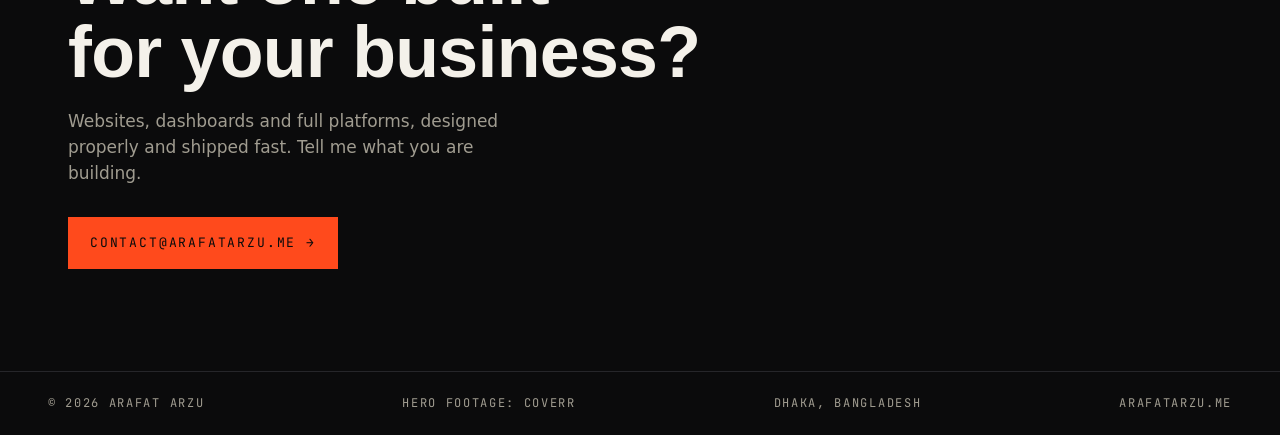
==== commit 5260dfa8: "Type: Cabinet Grotesk headlines + Switzer body (Arz's pick), JetBrains Mono labels stay" ====
--- a/index.html
+++ b/index.html
@@ -6,7 +6,7 @@
 <title>Demo Archive — Arafat Arzu</title>
 <meta name="description" content="Live products and client demos built by Arafat Arzu in Dhaka, Bangladesh. Every project below is real, deployed, and one click away.">
 <link rel="preconnect" href="https://api.fontshare.com">
-<link href="https://api.fontshare.com/v2/css?f[]=clash-display@500,600,700&f[]=satoshi@400,500,700&display=swap" rel="stylesheet">
+<link href="https://api.fontshare.com/v2/css?f[]=cabinet-grotesk@500,700,800&f[]=switzer@400,500,700&display=swap" rel="stylesheet">
 <link rel="preconnect" href="https://fonts.googleapis.com">
 <link href="https://fonts.googleapis.com/css2?family=JetBrains+Mono:wght@400;500&display=swap" rel="stylesheet">
 <link rel="stylesheet" href="styles.css">
--- a/styles.css
+++ b/styles.css
@@ -1,6 +1,6 @@
 /* Demo Archive — design system
    Ink #0B0B0C / panel #131315 / paper #F4F1EA / muted #A09C90 / signal #FF4A1C
-   Type: Clash Display (headlines), Satoshi (body), JetBrains Mono (labels) */
+   Type: Cabinet Grotesk (headlines), Switzer (body), JetBrains Mono (labels) */
 
 :root {
   --ink: #0B0B0C;
@@ -19,7 +19,7 @@
 body {
   background: var(--ink);
   color: var(--paper);
-  font-family: "Satoshi", system-ui, sans-serif;
+  font-family: "Switzer", system-ui, sans-serif;
   font-size: 17px;
   line-height: 1.55;
   -webkit-font-smoothing: antialiased;
@@ -50,7 +50,7 @@
 }
 
 .wordmark {
-  font-family: "Clash Display", sans-serif;
+  font-family: "Cabinet Grotesk", sans-serif;
   font-weight: 700;
   font-size: 20px;
   letter-spacing: 0.02em;
@@ -102,8 +102,8 @@
 .label { color: var(--signal); margin-bottom: 22px; }
 
 h1, h2, h3 {
-  font-family: "Clash Display", sans-serif;
-  font-weight: 600;
+  font-family: "Cabinet Grotesk", sans-serif;
+  font-weight: 700;
   line-height: 1.02;
   letter-spacing: -0.01em;
 }
@@ -135,9 +135,9 @@
 }
 
 .stat-num {
-  font-family: "Clash Display", sans-serif;
+  font-family: "Cabinet Grotesk", sans-serif;
   font-size: 40px;
-  font-weight: 600;
+  font-weight: 700;
   letter-spacing: 0;
   text-transform: none;
   line-height: 1;
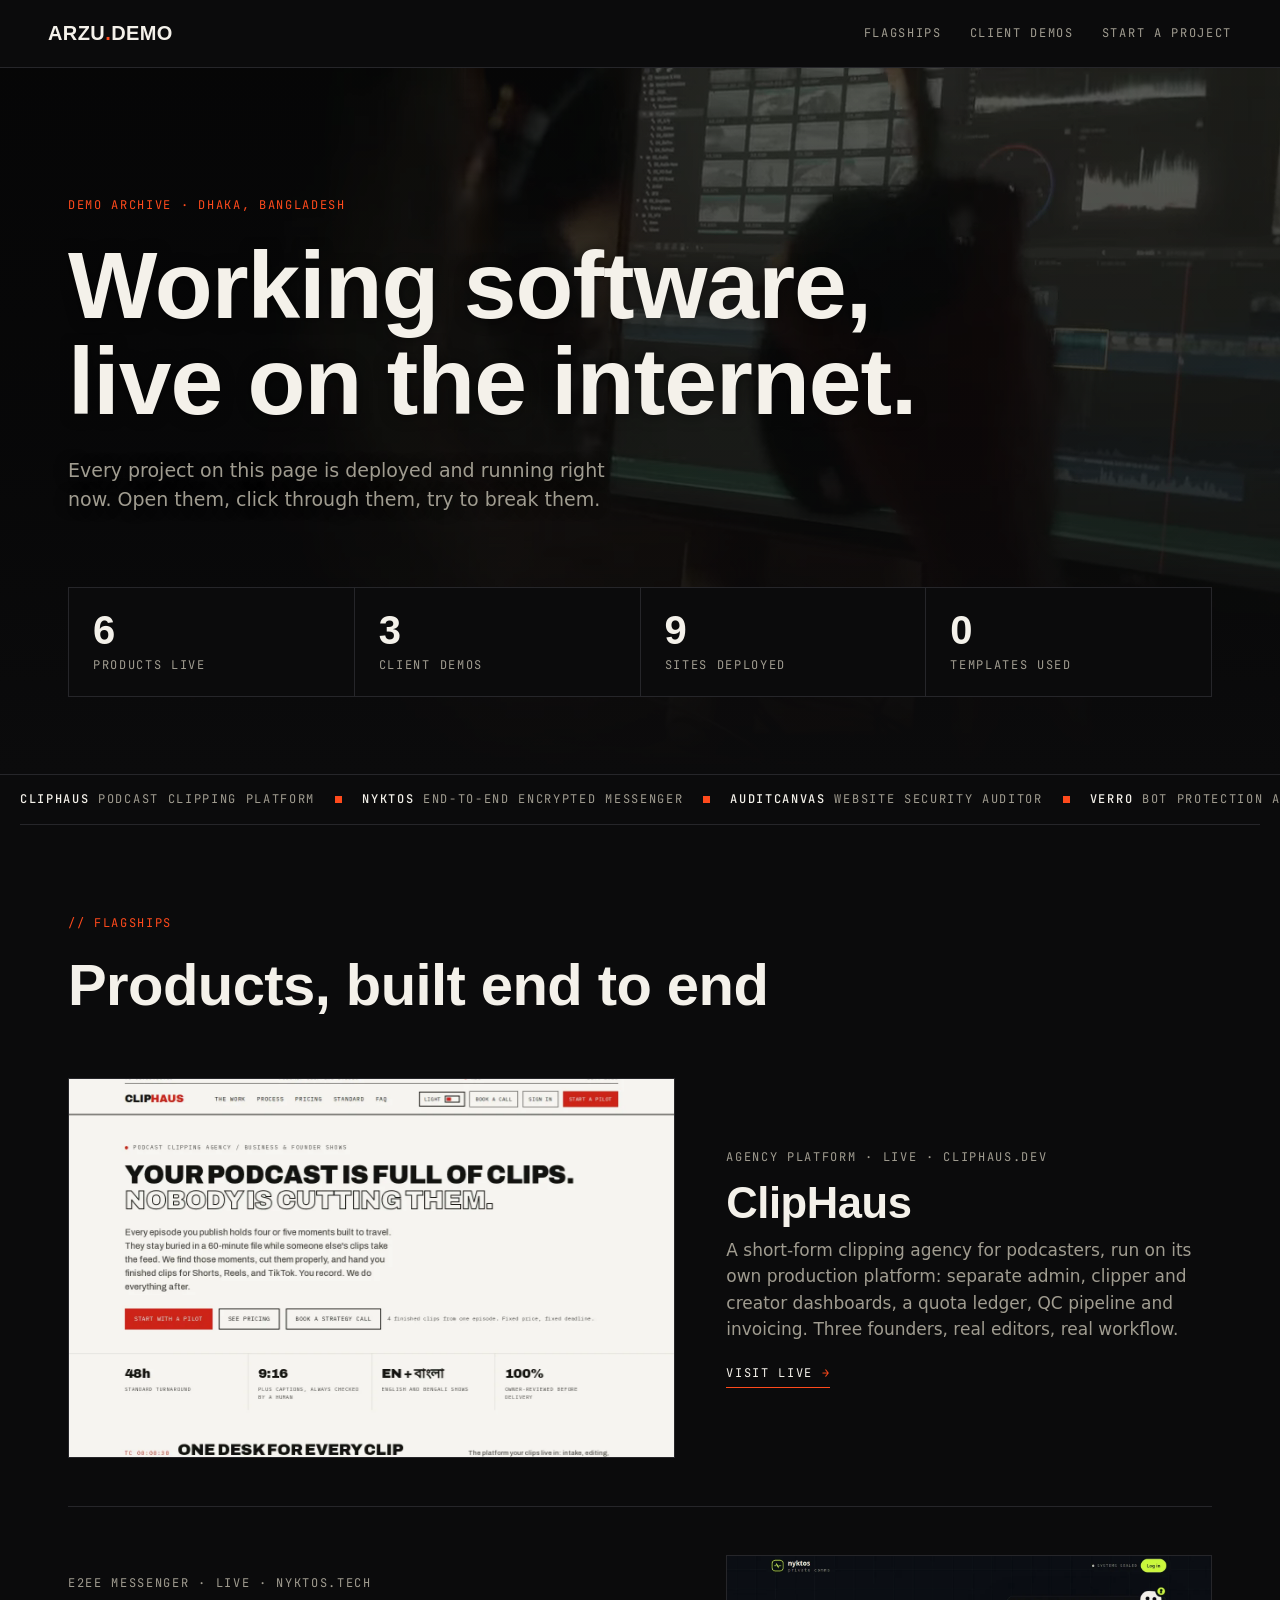
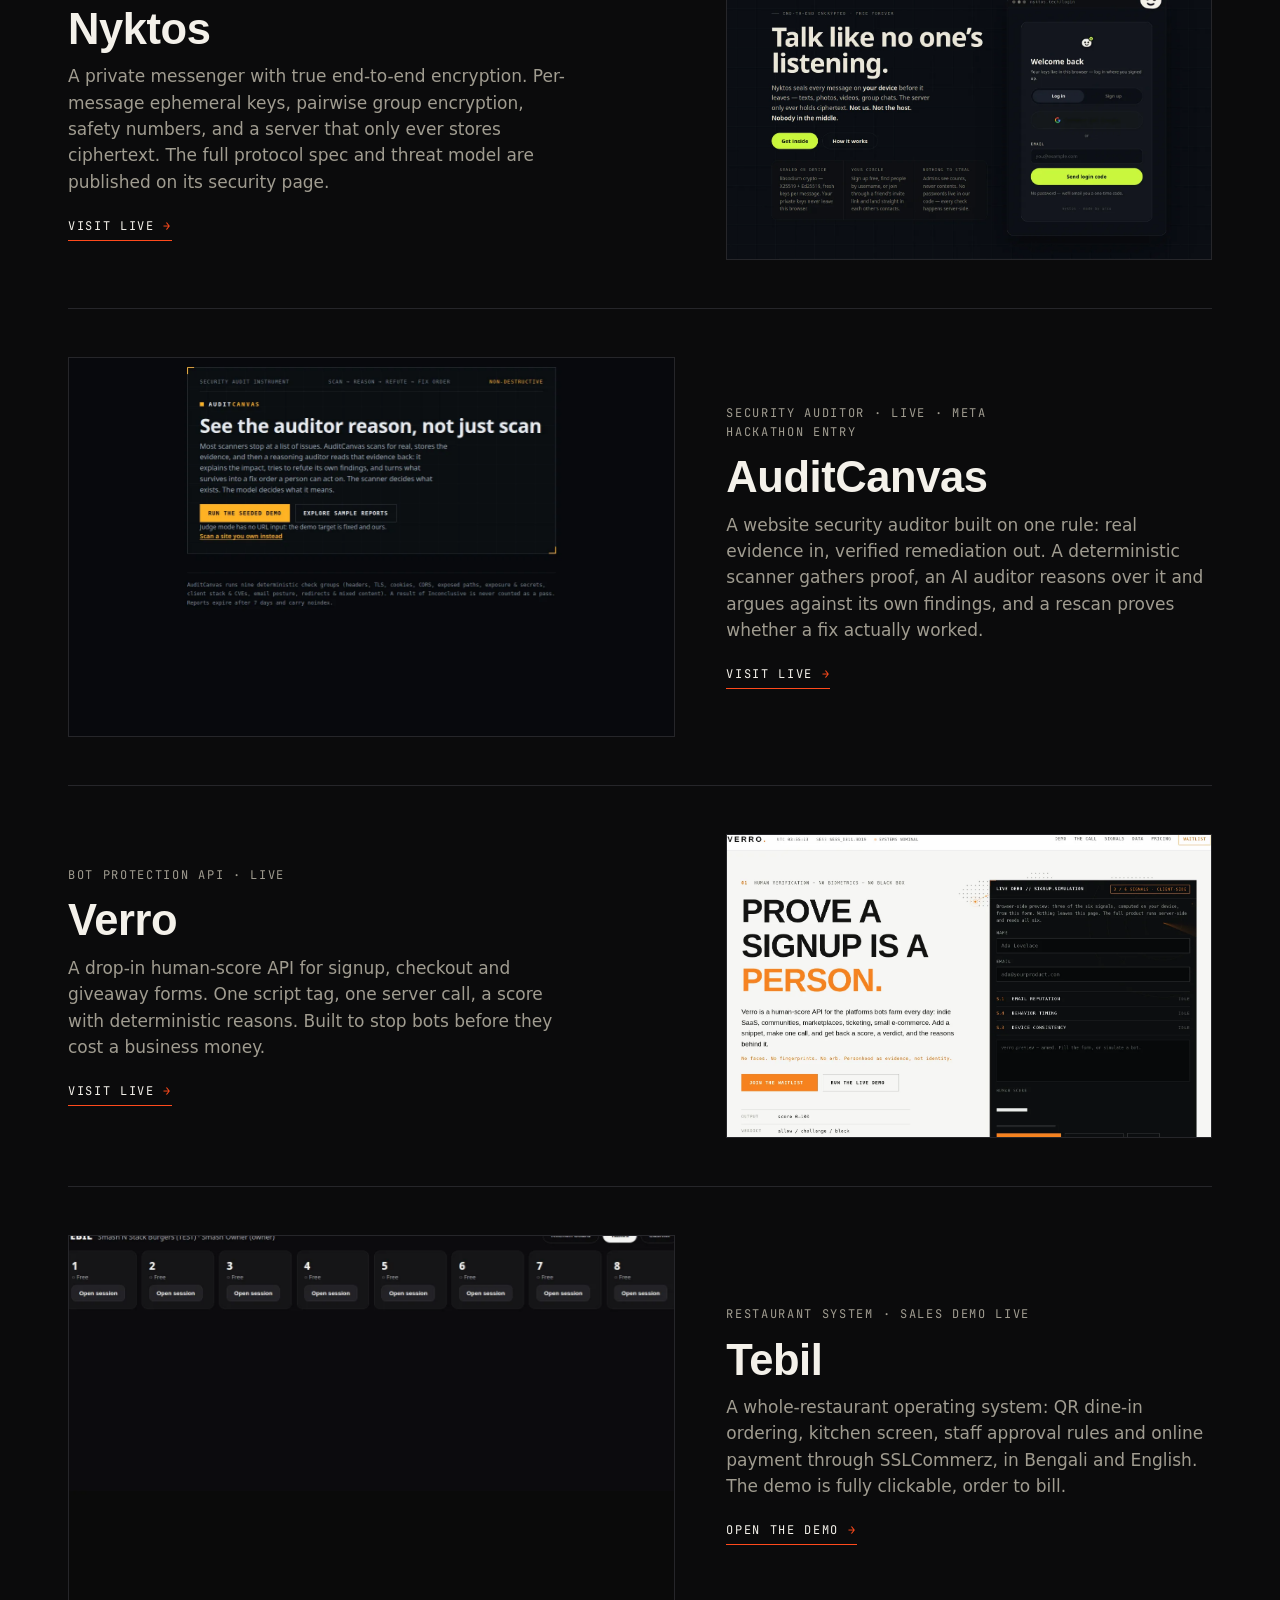
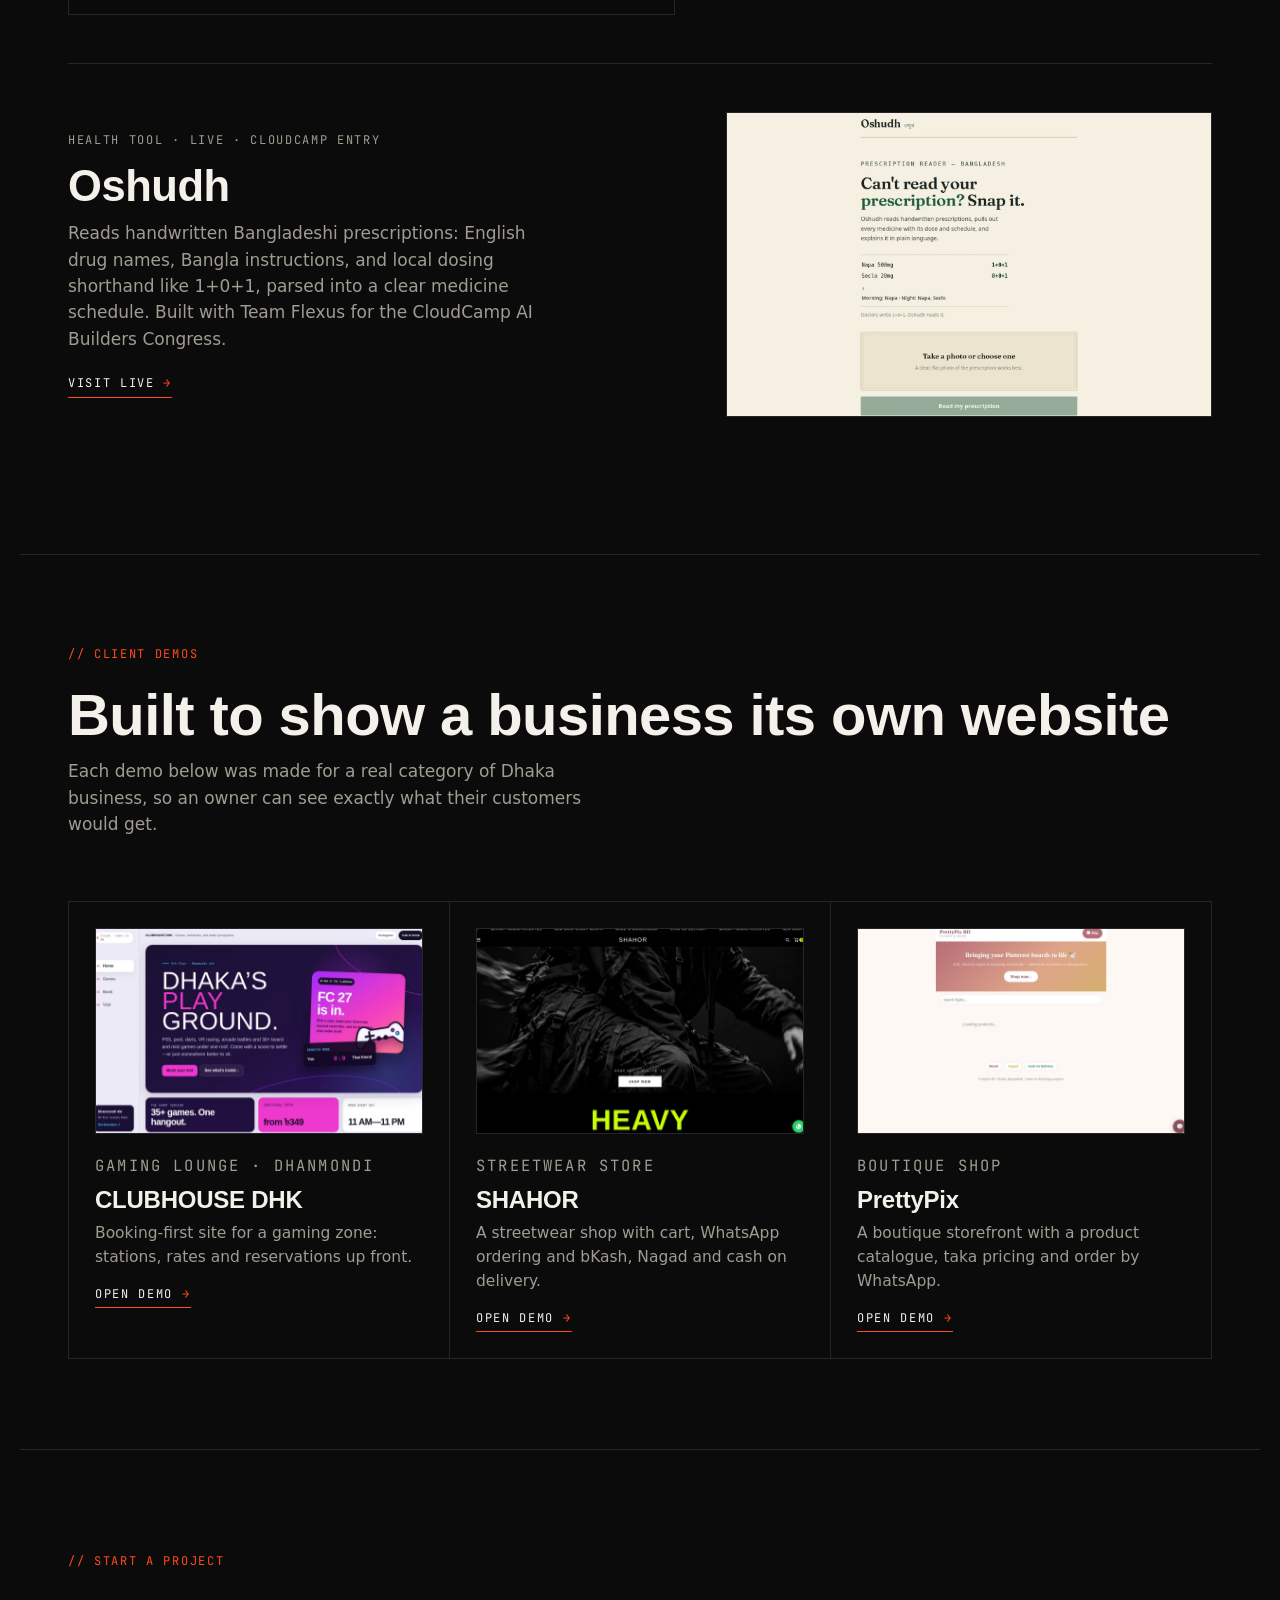
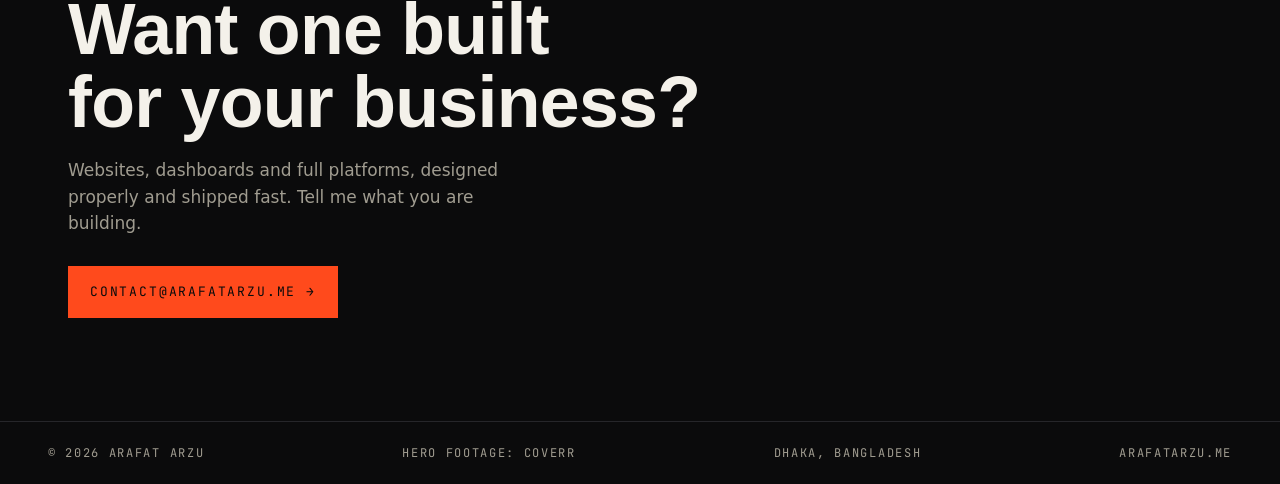
==== commit 60360281: "Add living motion layer: hero choreography, smooth scroll, reveals, count-ups, tilt+shine, parallax," ====
--- a/index.html
+++ b/index.html
@@ -5,6 +5,18 @@
 <meta name="viewport" content="width=device-width, initial-scale=1.0">
 <title>Demo Archive — Arafat Arzu</title>
 <meta name="description" content="Live products and client demos built by Arafat Arzu in Dhaka, Bangladesh. Every project below is real, deployed, and one click away.">
+<script>
+/* Motion gate: initial hidden states in styles.css apply only under .js-motion.
+   Skipped entirely under prefers-reduced-motion. Safety net: if motion.js
+   fails to load, the class is removed again so nothing stays hidden. */
+(function () {
+  if (window.matchMedia && window.matchMedia("(prefers-reduced-motion: reduce)").matches) return;
+  document.documentElement.classList.add("js-motion");
+  window.__motionFallback = window.setTimeout(function () {
+    if (!window.__motionReady) document.documentElement.classList.remove("js-motion");
+  }, 1600);
+})();
+</script>
 <link rel="preconnect" href="https://api.fontshare.com">
 <link href="https://api.fontshare.com/v2/css?f[]=cabinet-grotesk@500,700,800&f[]=switzer@400,500,700&display=swap" rel="stylesheet">
 <link rel="preconnect" href="https://fonts.googleapis.com">
@@ -47,6 +59,33 @@
     </div>
   </section>
 
+  <div class="ticker mono" aria-label="Products and client demos on this page">
+    <div class="ticker-track" id="tickerTrack">
+      <div class="ticker-group">
+        <span class="ticker-item"><span class="ticker-name">ClipHaus</span> Podcast clipping platform</span><span class="ticker-sep" aria-hidden="true"></span>
+        <span class="ticker-item"><span class="ticker-name">Nyktos</span> End-to-end encrypted messenger</span><span class="ticker-sep" aria-hidden="true"></span>
+        <span class="ticker-item"><span class="ticker-name">AuditCanvas</span> Website security auditor</span><span class="ticker-sep" aria-hidden="true"></span>
+        <span class="ticker-item"><span class="ticker-name">Verro</span> Bot protection API</span><span class="ticker-sep" aria-hidden="true"></span>
+        <span class="ticker-item"><span class="ticker-name">Tebil</span> Restaurant system</span><span class="ticker-sep" aria-hidden="true"></span>
+        <span class="ticker-item"><span class="ticker-name">Oshudh</span> Prescription reader</span><span class="ticker-sep" aria-hidden="true"></span>
+        <span class="ticker-item"><span class="ticker-name">Clubhouse DHK</span> Gaming lounge demo</span><span class="ticker-sep" aria-hidden="true"></span>
+        <span class="ticker-item"><span class="ticker-name">Shahor</span> Streetwear demo</span><span class="ticker-sep" aria-hidden="true"></span>
+        <span class="ticker-item"><span class="ticker-name">PrettyPix</span> Boutique demo</span><span class="ticker-sep" aria-hidden="true"></span>
+      </div>
+      <div class="ticker-group" aria-hidden="true">
+        <span class="ticker-item"><span class="ticker-name">ClipHaus</span> Podcast clipping platform</span><span class="ticker-sep" aria-hidden="true"></span>
+        <span class="ticker-item"><span class="ticker-name">Nyktos</span> End-to-end encrypted messenger</span><span class="ticker-sep" aria-hidden="true"></span>
+        <span class="ticker-item"><span class="ticker-name">AuditCanvas</span> Website security auditor</span><span class="ticker-sep" aria-hidden="true"></span>
+        <span class="ticker-item"><span class="ticker-name">Verro</span> Bot protection API</span><span class="ticker-sep" aria-hidden="true"></span>
+        <span class="ticker-item"><span class="ticker-name">Tebil</span> Restaurant system</span><span class="ticker-sep" aria-hidden="true"></span>
+        <span class="ticker-item"><span class="ticker-name">Oshudh</span> Prescription reader</span><span class="ticker-sep" aria-hidden="true"></span>
+        <span class="ticker-item"><span class="ticker-name">Clubhouse DHK</span> Gaming lounge demo</span><span class="ticker-sep" aria-hidden="true"></span>
+        <span class="ticker-item"><span class="ticker-name">Shahor</span> Streetwear demo</span><span class="ticker-sep" aria-hidden="true"></span>
+        <span class="ticker-item"><span class="ticker-name">PrettyPix</span> Boutique demo</span><span class="ticker-sep" aria-hidden="true"></span>
+      </div>
+    </div>
+  </div>
+
   <section id="flagships" class="section">
     <div class="section-head">
       <p class="mono label">// Flagships</p>
@@ -196,5 +235,6 @@
   <a href="https://arafatarzu.me">arafatarzu.me</a>
 </footer>
 
+<script src="motion.js"></script>
 </body>
 </html>
--- a/styles.css
+++ b/styles.css
@@ -182,9 +182,12 @@
   aspect-ratio: 16 / 10;
   object-fit: cover;
   object-position: top center;
+  /* --py is the parallax offset, set by motion.js (0px when motion is off).
+     Base scale 1.045 leaves headroom so the drift never exposes an edge. */
+  transform: translate3d(0, var(--py, 0px), 0) scale(1.045);
   transition: transform 0.5s cubic-bezier(.32,.72,0,1);
 }
-.flagship-media:hover img { transform: scale(1.025); }
+.flagship-media:hover img { transform: translate3d(0, var(--py, 0px), 0) scale(1.07); }
 
 .tag { color: var(--muted); margin-bottom: 14px; }
 .flagship-body h3 { font-size: clamp(30px, 3.4vw, 44px); margin-bottom: 12px; }
@@ -218,9 +221,10 @@
   aspect-ratio: 16 / 10;
   object-fit: cover;
   object-position: top center;
+  transform: translate3d(0, var(--py, 0px), 0) scale(1.045);
   transition: transform 0.5s cubic-bezier(.32,.72,0,1);
 }
-.demo-media:hover img { transform: scale(1.03); }
+.demo-media:hover img { transform: translate3d(0, var(--py, 0px), 0) scale(1.065); }
 .demo-card h3 { font-size: 24px; margin-bottom: 8px; }
 .demo-card p { color: var(--muted); font-size: 15.5px; }
 .demo-card .tag { margin-bottom: 10px; }
@@ -271,3 +275,198 @@
   .demo-grid { grid-template-columns: 1fr; }
   h1 { font-size: 44px; }
 }
+
+/* ============================================================
+   MOTION LAYER (motion.js) — transform/opacity only, zero CLS.
+   Every pre-state below is scoped under .js-motion, a class the
+   inline head script adds only when JS runs and the user has
+   not asked for reduced motion. No JS = fully static page.
+   ============================================================ */
+
+:root { --ease-out: cubic-bezier(.16, 1, .3, 1); }
+
+/* lerp smooth scroll drives scrollTop itself; native CSS smoothing would fight it */
+html.ss-on { scroll-behavior: auto; }
+
+/* ---------- hero load choreography ---------- */
+.js-motion .hero-media {
+  transform: scale(1.07);
+  transition: transform 1s var(--ease-out);
+}
+.js-motion .hero.hero-in .hero-media { transform: scale(1); }
+
+.js-motion .hero .label {
+  opacity: 0;
+  transform: translateY(14px);
+  transition: opacity .65s var(--ease-out) .05s, transform .65s var(--ease-out) .05s;
+}
+.js-motion .hero h1 .line-mask {
+  display: block;
+  overflow: hidden;
+  /* room for descenders + the h1 text-shadow inside the mask,
+     cancelled out by the negative margins so layout never moves */
+  padding: 0 .08em .22em;
+  margin: 0 -.08em -.22em;
+}
+.js-motion .hero h1 .line-inner {
+  display: block;
+  transform: translateY(112%);
+  transition: transform .8s var(--ease-out) .14s;
+  will-change: transform;
+}
+.js-motion .hero h1 .line-mask:nth-child(2) .line-inner { transition-delay: .24s; }
+.js-motion .hero-sub {
+  opacity: 0;
+  transform: translateY(18px);
+  transition: opacity .65s var(--ease-out) .36s, transform .65s var(--ease-out) .36s;
+}
+.js-motion .hero-stats {
+  opacity: 0;
+  transform: translateY(22px);
+  transition: opacity .6s var(--ease-out) .46s, transform .6s var(--ease-out) .46s;
+}
+.js-motion .hero.hero-in .label,
+.js-motion .hero.hero-in .hero-sub,
+.js-motion .hero.hero-in .hero-stats { opacity: 1; transform: translateY(0); }
+.js-motion .hero.hero-in h1 .line-inner { transform: translateY(0); }
+
+/* ---------- scroll reveals (one-shot, set by IntersectionObserver) ---------- */
+.js-motion .section-head {
+  opacity: 0;
+  transform: translateY(24px);
+  transition: opacity .8s var(--ease-out), transform .8s var(--ease-out);
+}
+.js-motion .flagship {
+  opacity: 0;
+  transform: translate(-22px, 14px);
+  transition: opacity .85s var(--ease-out), transform .85s var(--ease-out);
+}
+.js-motion .flagship.flip { transform: translate(22px, 14px); }
+.js-motion .demo-card {
+  opacity: 0;
+  transform: translateY(30px);
+  transition: opacity .8s var(--ease-out), transform .8s var(--ease-out);
+}
+.js-motion .demo-grid .demo-card:nth-child(2) { transition-delay: .09s; }
+.js-motion .demo-grid .demo-card:nth-child(3) { transition-delay: .18s; }
+.js-motion .inquiry {
+  opacity: 0;
+  transform: translateY(26px);
+  transition: opacity .85s var(--ease-out), transform .85s var(--ease-out);
+}
+.js-motion .section-head.in,
+.js-motion .flagship.in,
+.js-motion .demo-card.in,
+.js-motion .inquiry.in { opacity: 1; transform: translate(0, 0); }
+
+@media (max-width: 860px) {
+  /* rows stack on mobile: enter straight from below, no sideways travel */
+  .js-motion .flagship, .js-motion .flagship.flip { transform: translateY(20px); }
+  .js-motion .flagship.in { transform: translate(0, 0); }
+}
+
+/* ---------- ticker ---------- */
+.ticker {
+  border-top: 1px solid var(--line);
+  overflow: hidden;
+  padding: 15px 0;
+  background: var(--ink);
+}
+.ticker-track {
+  display: flex;
+  width: max-content;
+  animation: ticker-drift 75s linear infinite;
+}
+.ticker:hover .ticker-track { animation-play-state: paused; }
+.ticker-group { display: flex; align-items: center; white-space: nowrap; }
+.ticker-item { color: var(--muted); padding: 0 20px; }
+.ticker-name { color: var(--paper); font-weight: 500; }
+.ticker-sep { flex: none; width: 7px; height: 7px; background: var(--signal); }
+@keyframes ticker-drift { to { transform: translateX(-50%); } }
+
+/* ---------- screenshot frames: tilt + shine (JS-driven, fine pointers) ---------- */
+.flagship-media, .demo-media { position: relative; }
+.flagship-media::after, .demo-media::after {
+  content: "";
+  position: absolute;
+  inset: 0;
+  background: radial-gradient(480px circle at var(--mx, 50%) var(--my, 50%), rgba(244, 241, 234, .13), rgba(244, 241, 234, 0) 55%);
+  opacity: 0;
+  transition: opacity .35s cubic-bezier(.32,.72,0,1);
+  pointer-events: none;
+}
+.flagship-media.tilting::after, .demo-media.tilting::after { opacity: 1; }
+@media (hover: hover) and (pointer: fine) {
+  .flagship-media, .demo-media { transition: transform .35s cubic-bezier(.32,.72,0,1); }
+}
+
+/* ---------- pill nav (element created by motion.js) ---------- */
+.pillnav {
+  position: fixed;
+  left: 50%;
+  bottom: calc(20px + env(safe-area-inset-bottom, 0px));
+  z-index: 30;
+  display: flex;
+  gap: 4px;
+  padding: 6px;
+  background: rgba(19, 19, 21, .92);
+  -webkit-backdrop-filter: blur(10px);
+  backdrop-filter: blur(10px);
+  border: 1px solid var(--line);
+  opacity: 0;
+  transform: translate(-50%, 16px);
+  pointer-events: none;
+  transition: opacity .45s var(--ease-out), transform .45s var(--ease-out);
+}
+.pillnav.pill-show { opacity: 1; transform: translate(-50%, 0); pointer-events: auto; }
+.pillnav a {
+  padding: 8px 15px;
+  color: var(--muted);
+  text-decoration: none;
+  transition: color .25s cubic-bezier(.32,.72,0,1), background-color .25s cubic-bezier(.32,.72,0,1);
+}
+.pillnav a:hover { color: var(--paper); }
+.pillnav a.active { color: var(--ink); background: var(--paper); }
+.pillnav a:focus-visible, .topnav a:focus-visible { outline: 2px solid var(--signal); outline-offset: 3px; }
+@media (max-width: 700px) { .pillnav { display: none; } }
+
+/* ---------- micro-interactions ---------- */
+.topnav a { position: relative; transition: color .25s cubic-bezier(.32,.72,0,1); }
+.topnav a::after {
+  content: "";
+  position: absolute;
+  left: 0;
+  bottom: -6px;
+  width: 100%;
+  height: 1px;
+  background: var(--signal);
+  transform: scaleX(0);
+  transform-origin: left;
+  transition: transform .3s cubic-bezier(.32,.72,0,1);
+}
+.topnav a:hover::after { transform: scaleX(1); }
+
+.visit { transition: border-color .3s cubic-bezier(.32,.72,0,1); }
+.visit:hover { border-bottom-color: var(--paper); }
+
+.cta { transition: transform .35s var(--ease-out), box-shadow .35s var(--ease-out); }
+.cta:hover {
+  transform: translateY(-2px);
+  box-shadow: 0 12px 30px rgba(255, 74, 28, .26);
+}
+
+/* ---------- reduced motion: hard off-switch (backstop; the head
+   script already withholds .js-motion in this case) ---------- */
+@media (prefers-reduced-motion: reduce) {
+  .js-motion .hero-media,
+  .js-motion .hero .label,
+  .js-motion .hero h1 .line-inner,
+  .js-motion .hero-sub,
+  .js-motion .hero-stats,
+  .js-motion .section-head,
+  .js-motion .flagship,
+  .js-motion .demo-card,
+  .js-motion .inquiry { opacity: 1 !important; transform: none !important; transition: none !important; }
+  .ticker-track { animation: none; }
+  .flagship-media img, .demo-media img { transform: none; }
+}
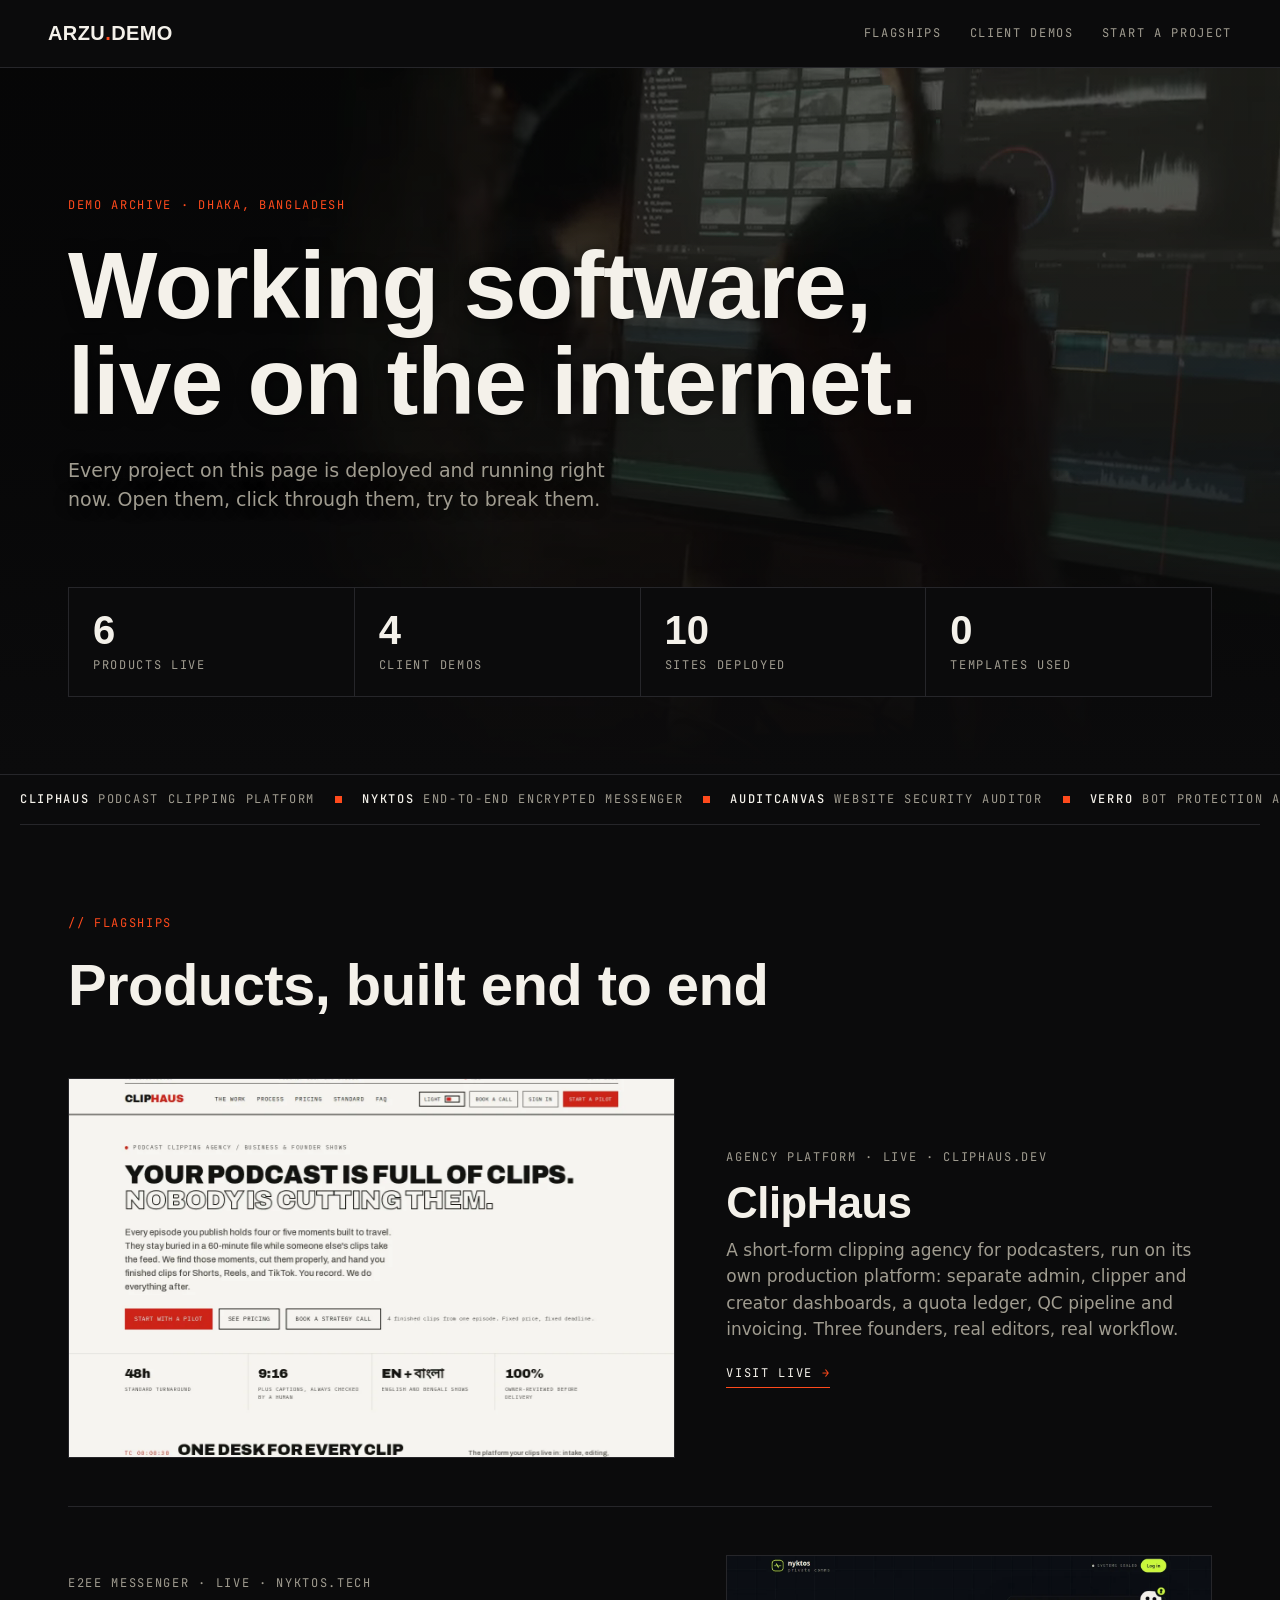
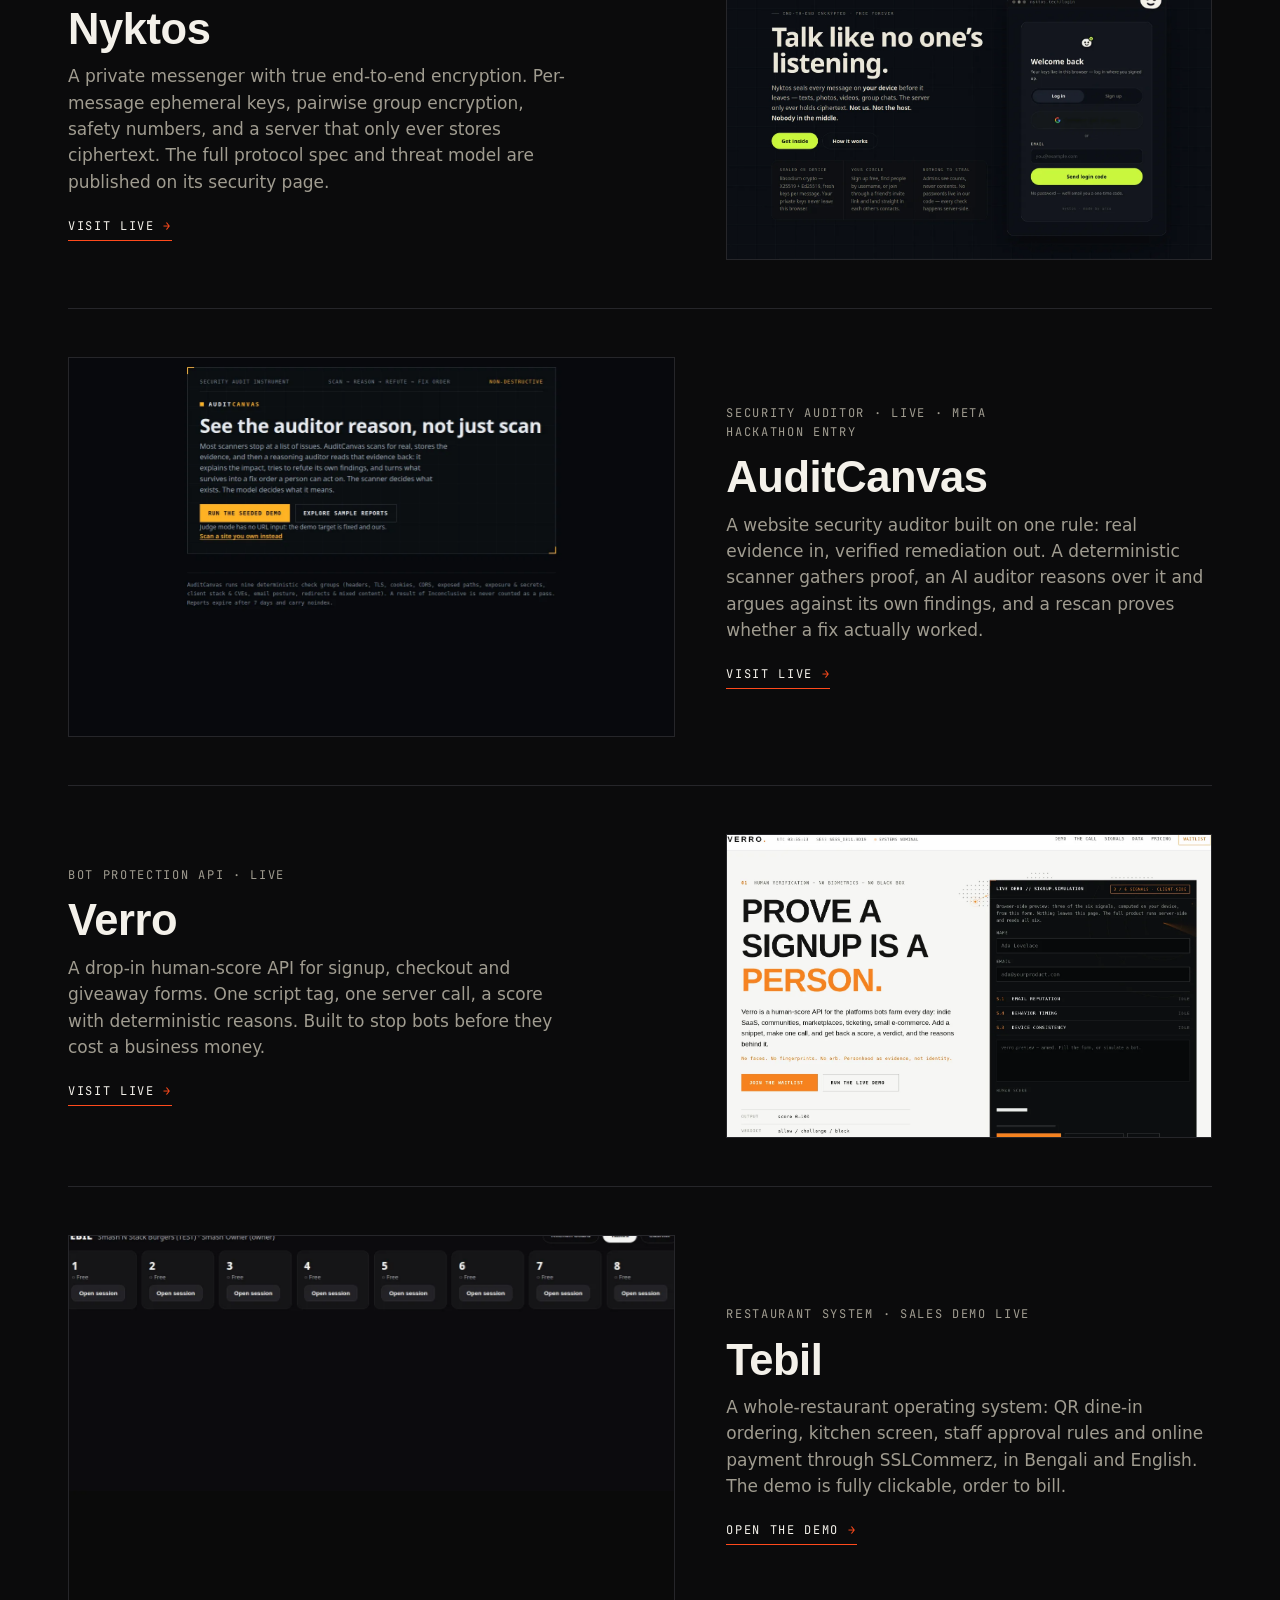
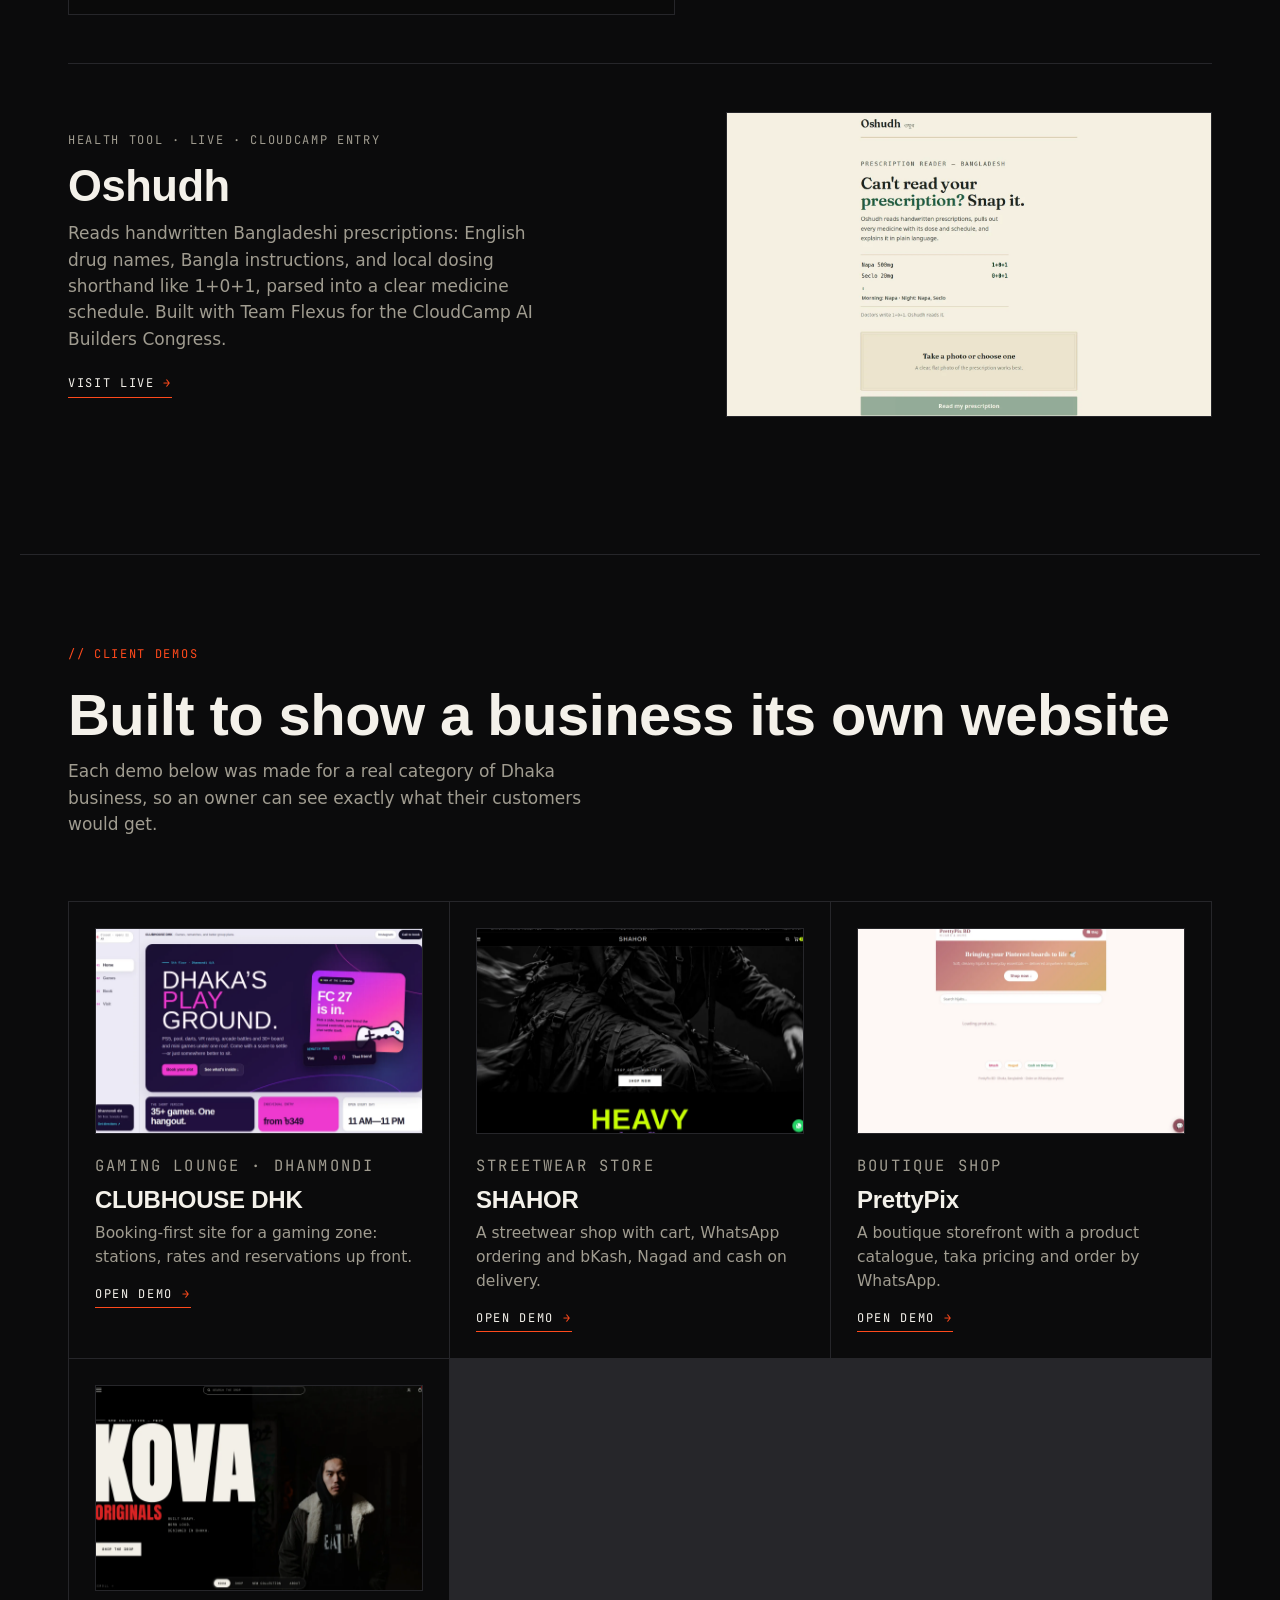
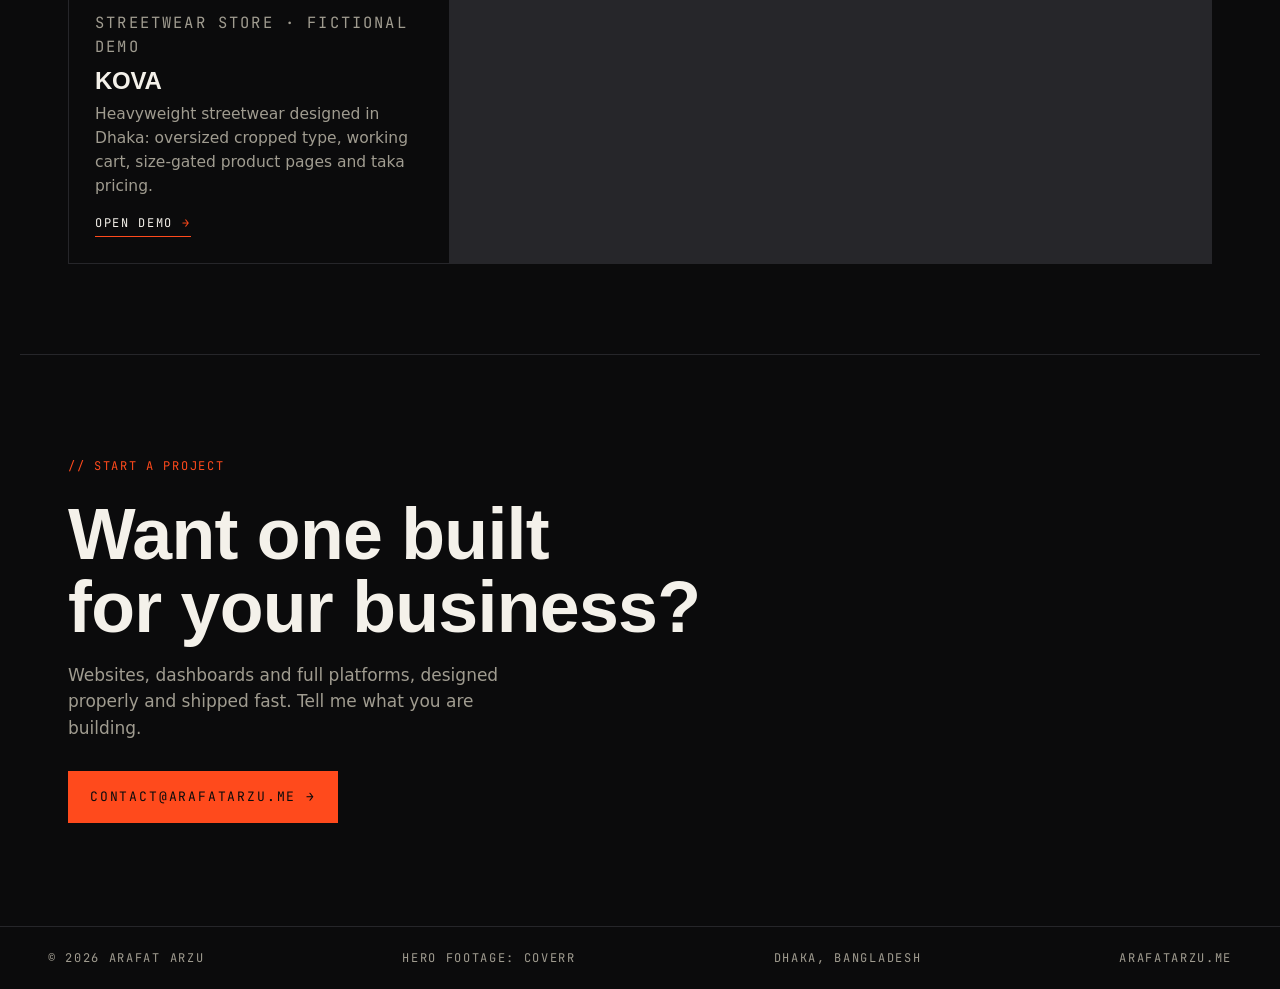
==== commit c9cc121e: "Add KOVA streetwear demo to hub" ====
--- a/index.html
+++ b/index.html
@@ -52,8 +52,8 @@
       Open them, click through them, try to break them.</p>
       <div class="hero-stats mono">
         <div class="stat"><span class="stat-num">6</span><span class="stat-label">Products live</span></div>
-        <div class="stat"><span class="stat-num">3</span><span class="stat-label">Client demos</span></div>
-        <div class="stat"><span class="stat-num">9</span><span class="stat-label">Sites deployed</span></div>
+        <div class="stat"><span class="stat-num">4</span><span class="stat-label">Client demos</span></div>
+        <div class="stat"><span class="stat-num">10</span><span class="stat-label">Sites deployed</span></div>
         <div class="stat"><span class="stat-num">0</span><span class="stat-label">Templates used</span></div>
       </div>
     </div>
@@ -71,6 +71,7 @@
         <span class="ticker-item"><span class="ticker-name">Clubhouse DHK</span> Gaming lounge demo</span><span class="ticker-sep" aria-hidden="true"></span>
         <span class="ticker-item"><span class="ticker-name">Shahor</span> Streetwear demo</span><span class="ticker-sep" aria-hidden="true"></span>
         <span class="ticker-item"><span class="ticker-name">PrettyPix</span> Boutique demo</span><span class="ticker-sep" aria-hidden="true"></span>
+        <span class="ticker-item"><span class="ticker-name">KOVA</span> Streetwear demo</span>
       </div>
       <div class="ticker-group" aria-hidden="true">
         <span class="ticker-item"><span class="ticker-name">ClipHaus</span> Podcast clipping platform</span><span class="ticker-sep" aria-hidden="true"></span>
@@ -82,6 +83,7 @@
         <span class="ticker-item"><span class="ticker-name">Clubhouse DHK</span> Gaming lounge demo</span><span class="ticker-sep" aria-hidden="true"></span>
         <span class="ticker-item"><span class="ticker-name">Shahor</span> Streetwear demo</span><span class="ticker-sep" aria-hidden="true"></span>
         <span class="ticker-item"><span class="ticker-name">PrettyPix</span> Boutique demo</span><span class="ticker-sep" aria-hidden="true"></span>
+        <span class="ticker-item"><span class="ticker-name">KOVA</span> Streetwear demo</span>
       </div>
     </div>
   </div>
@@ -215,6 +217,16 @@
         <p>A boutique storefront with a product catalogue, taka pricing and order by WhatsApp.</p>
         <a class="visit mono" href="https://arz-shop-demo.web.app" target="_blank" rel="noopener">Open demo <span class="arrow">→</span></a>
       </article>
+
+      <article class="demo-card">
+        <a class="demo-media" href="/kova/" target="_blank" rel="noopener">
+          <img src="assets/shots/kova.webp" alt="KOVA demo: a heavyweight streetwear store with working cart and product pages">
+        </a>
+        <p class="mono tag">Streetwear store · Fictional demo</p>
+        <h3>KOVA</h3>
+        <p>Heavyweight streetwear designed in Dhaka: oversized cropped type, working cart, size-gated product pages and taka pricing.</p>
+        <a class="visit mono" href="/kova/" target="_blank" rel="noopener">Open demo <span class="arrow">→</span></a>
+      </article>
     </div>
   </section>
 
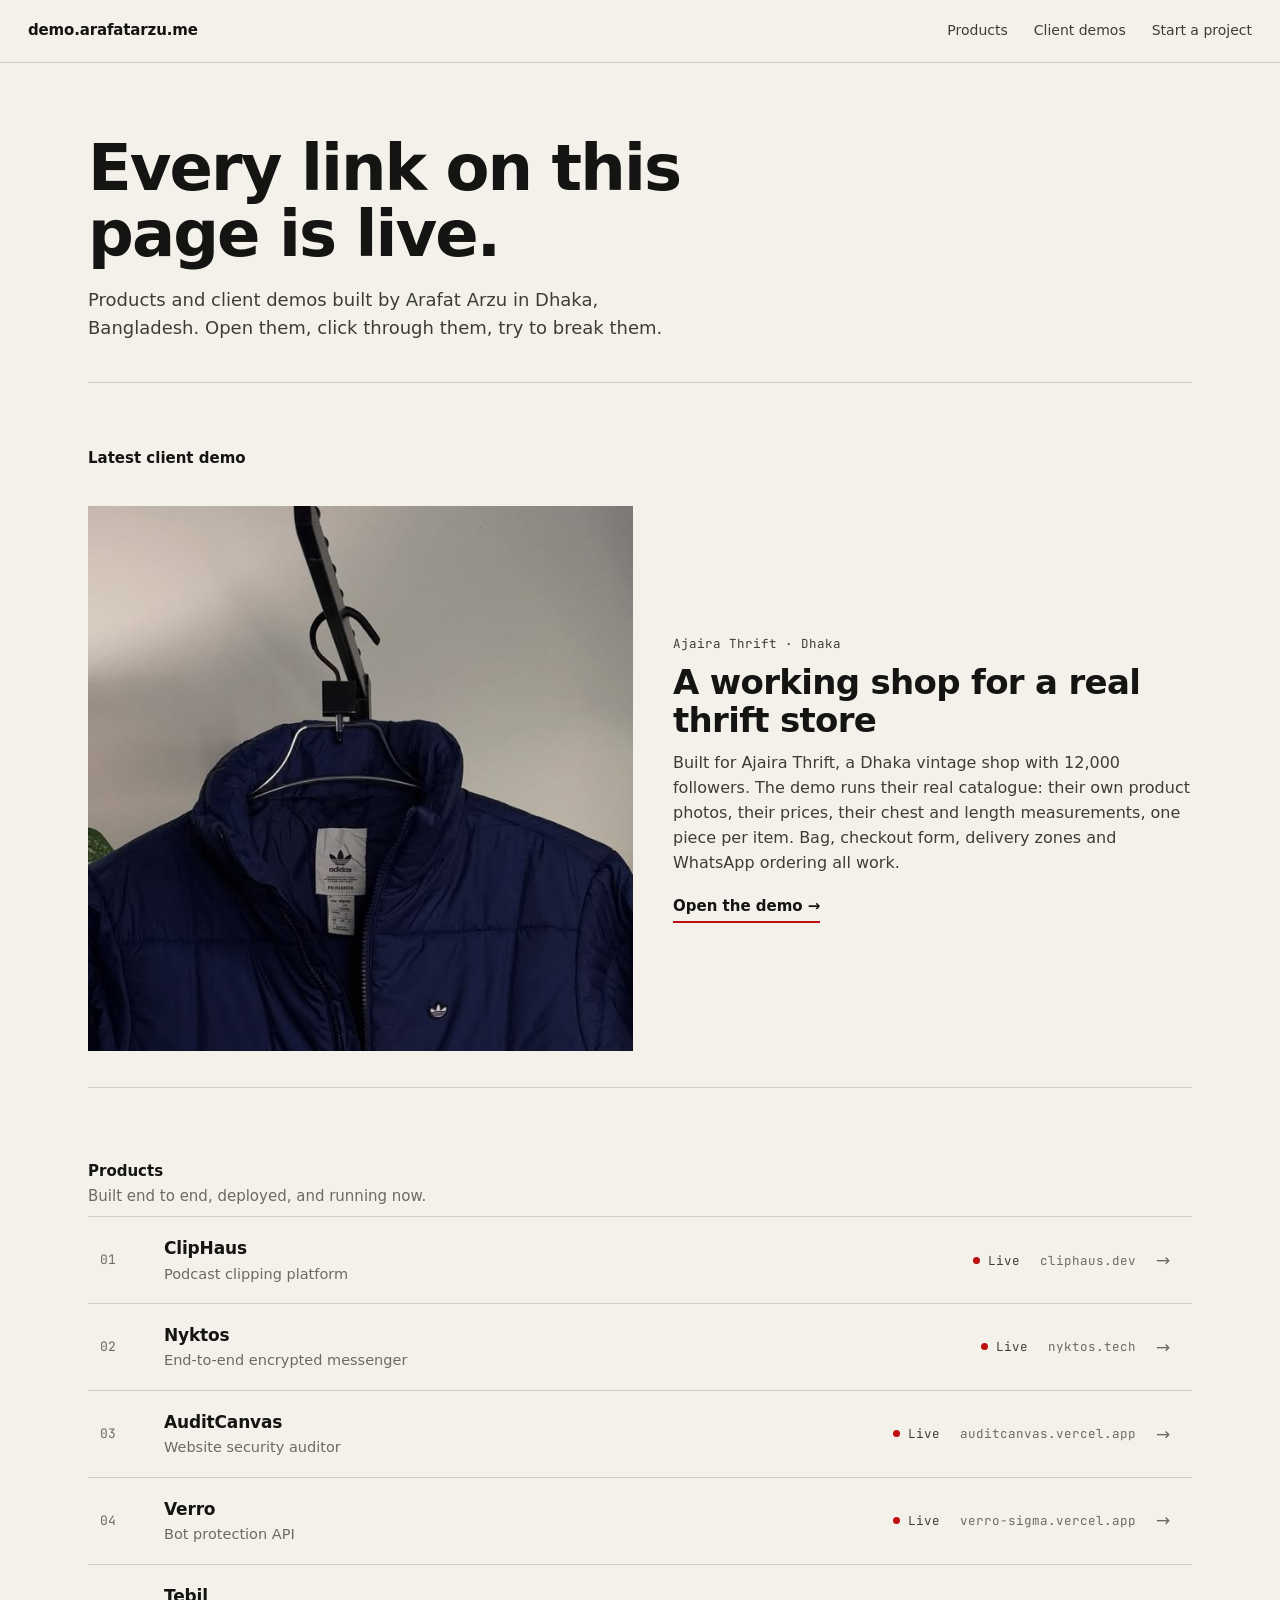
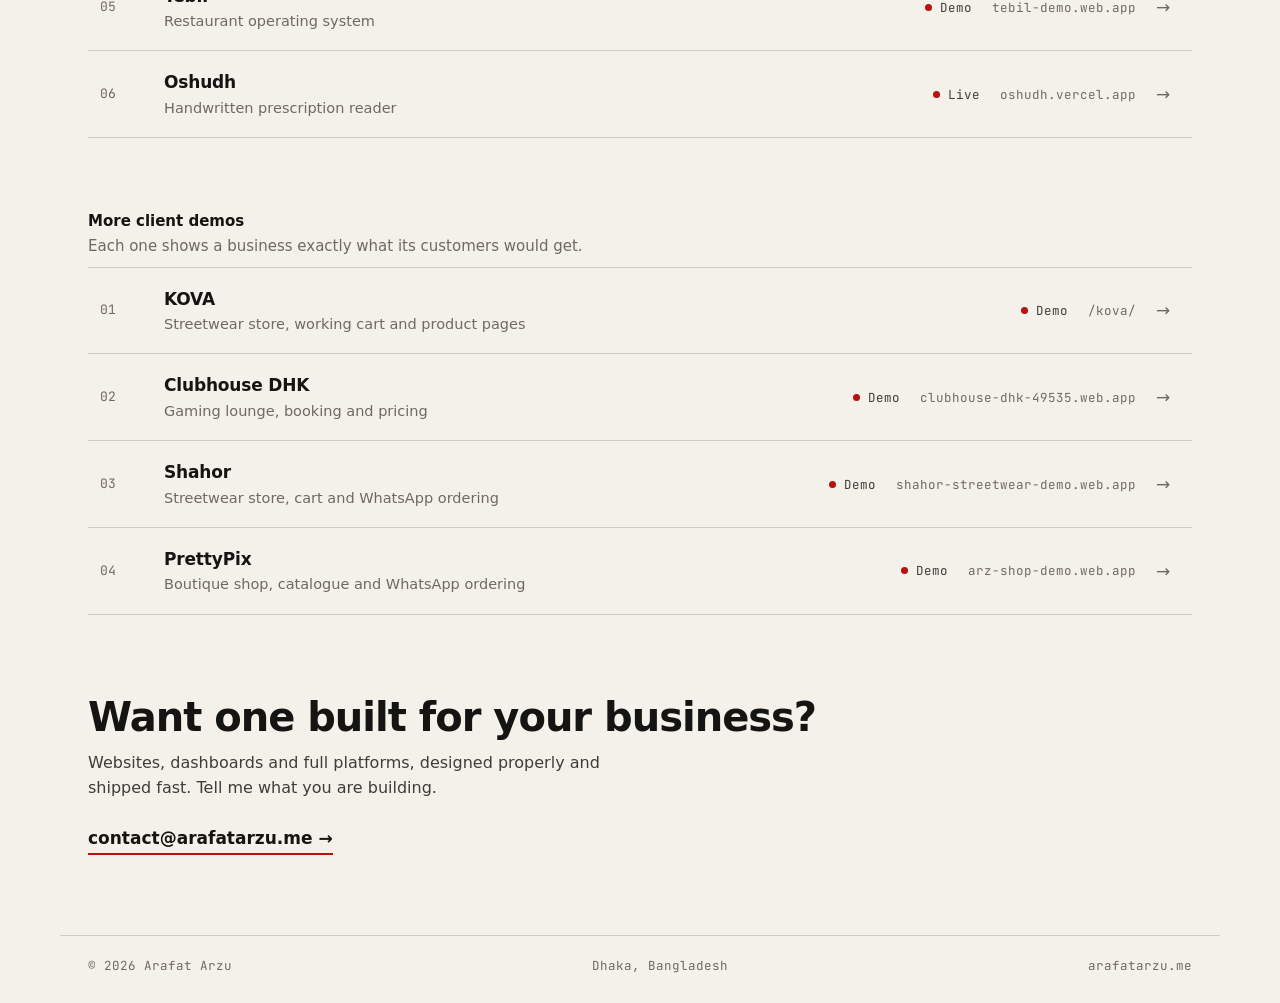
==== commit 3640cf52: "Rebuild the hub as The Index: paper/ink ledger of live work, Ajaira feature, motion system retired" ====
--- a/index.html
+++ b/index.html
@@ -5,31 +5,20 @@
 <meta name="viewport" content="width=device-width, initial-scale=1.0">
 <title>Demo Archive — Arafat Arzu</title>
 <meta name="description" content="Live products and client demos built by Arafat Arzu in Dhaka, Bangladesh. Every project below is real, deployed, and one click away.">
-<script>
-/* Motion gate: initial hidden states in styles.css apply only under .js-motion.
-   Skipped entirely under prefers-reduced-motion. Safety net: if motion.js
-   fails to load, the class is removed again so nothing stays hidden. */
-(function () {
-  if (window.matchMedia && window.matchMedia("(prefers-reduced-motion: reduce)").matches) return;
-  document.documentElement.classList.add("js-motion");
-  window.__motionFallback = window.setTimeout(function () {
-    if (!window.__motionReady) document.documentElement.classList.remove("js-motion");
-  }, 1600);
-})();
-</script>
 <link rel="preconnect" href="https://api.fontshare.com">
-<link href="https://api.fontshare.com/v2/css?f[]=cabinet-grotesk@500,700,800&f[]=switzer@400,500,700&display=swap" rel="stylesheet">
+<link href="https://api.fontshare.com/v2/css?f[]=switzer@400,500,600,700&display=swap" rel="stylesheet">
 <link rel="preconnect" href="https://fonts.googleapis.com">
 <link href="https://fonts.googleapis.com/css2?family=JetBrains+Mono:wght@400;500&display=swap" rel="stylesheet">
 <link rel="stylesheet" href="styles.css">
-<link rel="icon" href="data:image/svg+xml,<svg xmlns='http://www.w3.org/2000/svg' viewBox='0 0 100 100'><rect width='100' height='100' fill='%23FF4A1C'/><text x='50' y='68' font-size='58' text-anchor='middle' font-family='monospace' fill='%230B0B0C'>A</text></svg>">
+<link rel="icon" href="data:image/svg+xml,<svg xmlns='http://www.w3.org/2000/svg' viewBox='0 0 100 100'><rect width='100' height='100' fill='%23141412'/><text x='50' y='68' font-size='58' text-anchor='middle' font-family='monospace' fill='%23F4F1EA'>A</text></svg>">
 </head>
 <body>
+<!-- impeccable-disable cream-palette: warm paper #F4F1EA is the deliberate print-index palette for this page (carried from the hub's own token set and the KOVA demo family), paired with ink text and a single red accent, not a default surface -->
 
 <header class="topbar">
-  <a class="wordmark" href="#top">ARZU<span class="accent">.</span>DEMO</a>
-  <nav class="topnav mono">
-    <a href="#flagships">Flagships</a>
+  <a class="wordmark" href="#top">demo.arafatarzu.me</a>
+  <nav class="topnav">
+    <a href="#products">Products</a>
     <a href="#demos">Client demos</a>
     <a href="#inquiry">Start a project</a>
   </nav>
@@ -38,215 +27,135 @@
 <main id="top">
 
   <section class="hero">
-    <div class="hero-media" aria-hidden="true">
-      <video autoplay muted loop playsinline poster="assets/hero-poster.webp">
-        <source src="assets/hero.webm" type="video/webm">
-        <source src="assets/hero.mp4" type="video/mp4">
-      </video>
-      <div class="hero-scrim"></div>
-    </div>
-    <div class="hero-inner">
-      <p class="mono label">Demo archive · Dhaka, Bangladesh</p>
-      <h1>Working software,<br>live on the internet.</h1>
-      <p class="hero-sub">Every project on this page is deployed and running right now.
-      Open them, click through them, try to break them.</p>
-      <div class="hero-stats mono">
-        <div class="stat"><span class="stat-num">6</span><span class="stat-label">Products live</span></div>
-        <div class="stat"><span class="stat-num">4</span><span class="stat-label">Client demos</span></div>
-        <div class="stat"><span class="stat-num">10</span><span class="stat-label">Sites deployed</span></div>
-        <div class="stat"><span class="stat-num">0</span><span class="stat-label">Templates used</span></div>
-      </div>
-    </div>
+    <h1>Every link on this page is live.</h1>
+    <p class="hero-sub">Products and client demos built by Arafat Arzu in Dhaka, Bangladesh.
+    Open them, click through them, try to break them.</p>
   </section>
 
-  <div class="ticker mono" aria-label="Products and client demos on this page">
-    <div class="ticker-track" id="tickerTrack">
-      <div class="ticker-group">
-        <span class="ticker-item"><span class="ticker-name">ClipHaus</span> Podcast clipping platform</span><span class="ticker-sep" aria-hidden="true"></span>
-        <span class="ticker-item"><span class="ticker-name">Nyktos</span> End-to-end encrypted messenger</span><span class="ticker-sep" aria-hidden="true"></span>
-        <span class="ticker-item"><span class="ticker-name">AuditCanvas</span> Website security auditor</span><span class="ticker-sep" aria-hidden="true"></span>
-        <span class="ticker-item"><span class="ticker-name">Verro</span> Bot protection API</span><span class="ticker-sep" aria-hidden="true"></span>
-        <span class="ticker-item"><span class="ticker-name">Tebil</span> Restaurant system</span><span class="ticker-sep" aria-hidden="true"></span>
-        <span class="ticker-item"><span class="ticker-name">Oshudh</span> Prescription reader</span><span class="ticker-sep" aria-hidden="true"></span>
-        <span class="ticker-item"><span class="ticker-name">Clubhouse DHK</span> Gaming lounge demo</span><span class="ticker-sep" aria-hidden="true"></span>
-        <span class="ticker-item"><span class="ticker-name">Shahor</span> Streetwear demo</span><span class="ticker-sep" aria-hidden="true"></span>
-        <span class="ticker-item"><span class="ticker-name">PrettyPix</span> Boutique demo</span><span class="ticker-sep" aria-hidden="true"></span>
-        <span class="ticker-item"><span class="ticker-name">KOVA</span> Streetwear demo</span>
-      </div>
-      <div class="ticker-group" aria-hidden="true">
-        <span class="ticker-item"><span class="ticker-name">ClipHaus</span> Podcast clipping platform</span><span class="ticker-sep" aria-hidden="true"></span>
-        <span class="ticker-item"><span class="ticker-name">Nyktos</span> End-to-end encrypted messenger</span><span class="ticker-sep" aria-hidden="true"></span>
-        <span class="ticker-item"><span class="ticker-name">AuditCanvas</span> Website security auditor</span><span class="ticker-sep" aria-hidden="true"></span>
-        <span class="ticker-item"><span class="ticker-name">Verro</span> Bot protection API</span><span class="ticker-sep" aria-hidden="true"></span>
-        <span class="ticker-item"><span class="ticker-name">Tebil</span> Restaurant system</span><span class="ticker-sep" aria-hidden="true"></span>
-        <span class="ticker-item"><span class="ticker-name">Oshudh</span> Prescription reader</span><span class="ticker-sep" aria-hidden="true"></span>
-        <span class="ticker-item"><span class="ticker-name">Clubhouse DHK</span> Gaming lounge demo</span><span class="ticker-sep" aria-hidden="true"></span>
-        <span class="ticker-item"><span class="ticker-name">Shahor</span> Streetwear demo</span><span class="ticker-sep" aria-hidden="true"></span>
-        <span class="ticker-item"><span class="ticker-name">PrettyPix</span> Boutique demo</span><span class="ticker-sep" aria-hidden="true"></span>
-        <span class="ticker-item"><span class="ticker-name">KOVA</span> Streetwear demo</span>
-      </div>
-    </div>
-  </div>
-
-  <section id="flagships" class="section">
+  <section id="demos" class="section">
     <div class="section-head">
-      <p class="mono label">// Flagships</p>
-      <h2>Products, built end to end</h2>
+      <h2>Latest client demo</h2>
     </div>
 
-    <article class="flagship">
-      <a class="flagship-media" href="https://cliphaus.dev" target="_blank" rel="noopener">
-        <img src="assets/shots/cliphaus.webp" alt="ClipHaus homepage: a clipping agency for podcasters with live admin, clipper and creator dashboards">
+    <article class="feature">
+      <a class="feature-media" href="/thrift/">
+        <img src="/thrift/images/real-01.jpg?v=1126" alt="Ajaira Thrift demo: a vintage Adidas puffer jacket from the shop's real catalogue" fetchpriority="high">
       </a>
-      <div class="flagship-body">
-        <p class="mono tag">Agency platform · Live · cliphaus.dev</p>
-        <h3>ClipHaus</h3>
-        <p>A short-form clipping agency for podcasters, run on its own production platform:
-        separate admin, clipper and creator dashboards, a quota ledger, QC pipeline and invoicing.
-        Three founders, real editors, real workflow.</p>
-        <a class="visit mono" href="https://cliphaus.dev" target="_blank" rel="noopener">Visit live <span class="arrow">→</span></a>
-      </div>
-    </article>
-
-    <article class="flagship flip">
-      <a class="flagship-media" href="https://nyktos.tech" target="_blank" rel="noopener">
-        <img src="assets/shots/nyktos.webp" alt="Nyktos homepage: a private end-to-end encrypted messenger">
-      </a>
-      <div class="flagship-body">
-        <p class="mono tag">E2EE messenger · Live · nyktos.tech</p>
-        <h3>Nyktos</h3>
-        <p>A private messenger with true end-to-end encryption. Per-message ephemeral keys,
-        pairwise group encryption, safety numbers, and a server that only ever stores ciphertext.
-        The full protocol spec and threat model are published on its security page.</p>
-        <a class="visit mono" href="https://nyktos.tech" target="_blank" rel="noopener">Visit live <span class="arrow">→</span></a>
-      </div>
-    </article>
-
-    <article class="flagship">
-      <a class="flagship-media" href="https://auditcanvas.vercel.app" target="_blank" rel="noopener">
-        <img src="assets/shots/auditcanvas.webp" alt="AuditCanvas homepage: a website security auditor that shows the evidence behind every finding">
-      </a>
-      <div class="flagship-body">
-        <p class="mono tag">Security auditor · Live · Meta hackathon entry</p>
-        <h3>AuditCanvas</h3>
-        <p>A website security auditor built on one rule: real evidence in, verified remediation out.
-        A deterministic scanner gathers proof, an AI auditor reasons over it and argues against its
-        own findings, and a rescan proves whether a fix actually worked.</p>
-        <a class="visit mono" href="https://auditcanvas.vercel.app" target="_blank" rel="noopener">Visit live <span class="arrow">→</span></a>
-      </div>
-    </article>
-
-    <article class="flagship flip">
-      <a class="flagship-media" href="https://verro-sigma.vercel.app" target="_blank" rel="noopener">
-        <img src="assets/shots/verro.webp" alt="Verro homepage: a human-score API that stops bots before an OTP SMS is spent">
-      </a>
-      <div class="flagship-body">
-        <p class="mono tag">Bot protection API · Live</p>
-        <h3>Verro</h3>
-        <p>A drop-in human-score API for signup, checkout and giveaway forms. One script tag,
-        one server call, a score with deterministic reasons. Built to stop bots before they
-        cost a business money.</p>
-        <a class="visit mono" href="https://verro-sigma.vercel.app" target="_blank" rel="noopener">Visit live <span class="arrow">→</span></a>
-      </div>
-    </article>
-
-    <article class="flagship">
-      <a class="flagship-media" href="https://tebil-demo.web.app" target="_blank" rel="noopener">
-        <img src="assets/shots/tebil.webp" alt="Tebil sales demo: a restaurant system with QR ordering, kitchen screen and online payment">
-      </a>
-      <div class="flagship-body">
-        <p class="mono tag">Restaurant system · Sales demo live</p>
-        <h3>Tebil</h3>
-        <p>A whole-restaurant operating system: QR dine-in ordering, kitchen screen, staff
-        approval rules and online payment through SSLCommerz, in Bengali and English.
-        The demo is fully clickable, order to bill.</p>
-        <a class="visit mono" href="https://tebil-demo.web.app" target="_blank" rel="noopener">Open the demo <span class="arrow">→</span></a>
-      </div>
-    </article>
-
-    <article class="flagship flip">
-      <a class="flagship-media" href="https://oshudh.vercel.app" target="_blank" rel="noopener">
-        <img src="assets/shots/oshudh.webp" alt="Oshudh app: reads handwritten Bangladeshi prescriptions with mixed English and Bangla">
-      </a>
-      <div class="flagship-body">
-        <p class="mono tag">Health tool · Live · CloudCamp entry</p>
-        <h3>Oshudh</h3>
-        <p>Reads handwritten Bangladeshi prescriptions: English drug names, Bangla instructions,
-        and local dosing shorthand like 1+0+1, parsed into a clear medicine schedule.
-        Built with Team Flexus for the CloudCamp AI Builders Congress.</p>
-        <a class="visit mono" href="https://oshudh.vercel.app" target="_blank" rel="noopener">Visit live <span class="arrow">→</span></a>
+      <div class="feature-body">
+        <p class="feature-meta"><span>Ajaira Thrift</span><span class="dot" aria-hidden="true">·</span><span>Dhaka</span></p>
+        <h3>A working shop for a real thrift store</h3>
+        <p>Built for Ajaira Thrift, a Dhaka vintage shop with 12,000 followers. The demo runs their
+        real catalogue: their own product photos, their prices, their chest and length measurements,
+        one piece per item. Bag, checkout form, delivery zones and WhatsApp ordering all work.</p>
+        <a class="visit" href="/thrift/">Open the demo <span class="arrow" aria-hidden="true">→</span></a>
       </div>
     </article>
   </section>
 
-  <section id="demos" class="section">
+  <section id="products" class="section">
     <div class="section-head">
-      <p class="mono label">// Client demos</p>
-      <h2>Built to show a business its own website</h2>
-      <p class="section-sub">Each demo below was made for a real category of Dhaka business,
-      so an owner can see exactly what their customers would get.</p>
+      <h2>Products</h2>
+      <p class="section-note">Built end to end, deployed, and running now.</p>
     </div>
 
-    <div class="demo-grid">
-      <article class="demo-card">
-        <a class="demo-media" href="https://clubhouse-dhk-49535.web.app" target="_blank" rel="noopener">
-          <img src="assets/shots/clubhouse.webp" alt="CLUBHOUSE DHK demo: a gaming lounge website with booking and pricing">
-        </a>
-        <p class="mono tag">Gaming lounge · Dhanmondi</p>
-        <h3>CLUBHOUSE DHK</h3>
-        <p>Booking-first site for a gaming zone: stations, rates and reservations up front.</p>
-        <a class="visit mono" href="https://clubhouse-dhk-49535.web.app" target="_blank" rel="noopener">Open demo <span class="arrow">→</span></a>
-      </article>
+    <div class="index-list">
+      <a class="row" href="https://cliphaus.dev" target="_blank" rel="noopener">
+        <span class="row-num">01</span>
+        <span class="row-main"><span class="row-name">ClipHaus</span><span class="row-desc">Podcast clipping platform</span></span>
+        <span class="row-status">Live</span>
+        <span class="row-domain">cliphaus.dev</span>
+        <span class="row-arrow" aria-hidden="true">→</span>
+      </a>
+      <a class="row" href="https://nyktos.tech" target="_blank" rel="noopener">
+        <span class="row-num">02</span>
+        <span class="row-main"><span class="row-name">Nyktos</span><span class="row-desc">End-to-end encrypted messenger</span></span>
+        <span class="row-status">Live</span>
+        <span class="row-domain">nyktos.tech</span>
+        <span class="row-arrow" aria-hidden="true">→</span>
+      </a>
+      <a class="row" href="https://auditcanvas.vercel.app" target="_blank" rel="noopener">
+        <span class="row-num">03</span>
+        <span class="row-main"><span class="row-name">AuditCanvas</span><span class="row-desc">Website security auditor</span></span>
+        <span class="row-status">Live</span>
+        <span class="row-domain">auditcanvas.vercel.app</span>
+        <span class="row-arrow" aria-hidden="true">→</span>
+      </a>
+      <a class="row" href="https://verro-sigma.vercel.app" target="_blank" rel="noopener">
+        <span class="row-num">04</span>
+        <span class="row-main"><span class="row-name">Verro</span><span class="row-desc">Bot protection API</span></span>
+        <span class="row-status">Live</span>
+        <span class="row-domain">verro-sigma.vercel.app</span>
+        <span class="row-arrow" aria-hidden="true">→</span>
+      </a>
+      <a class="row" href="https://tebil-demo.web.app" target="_blank" rel="noopener">
+        <span class="row-num">05</span>
+        <span class="row-main"><span class="row-name">Tebil</span><span class="row-desc">Restaurant operating system</span></span>
+        <span class="row-status">Demo</span>
+        <span class="row-domain">tebil-demo.web.app</span>
+        <span class="row-arrow" aria-hidden="true">→</span>
+      </a>
+      <a class="row" href="https://oshudh.vercel.app" target="_blank" rel="noopener">
+        <span class="row-num">06</span>
+        <span class="row-main"><span class="row-name">Oshudh</span><span class="row-desc">Handwritten prescription reader</span></span>
+        <span class="row-status">Live</span>
+        <span class="row-domain">oshudh.vercel.app</span>
+        <span class="row-arrow" aria-hidden="true">→</span>
+      </a>
+    </div>
+  </section>
 
-      <article class="demo-card">
-        <a class="demo-media" href="https://shahor-streetwear-demo.web.app" target="_blank" rel="noopener">
-          <img src="assets/shots/shahor.webp" alt="SHAHOR demo: a streetwear store with cart and WhatsApp ordering">
-        </a>
-        <p class="mono tag">Streetwear store</p>
-        <h3>SHAHOR</h3>
-        <p>A streetwear shop with cart, WhatsApp ordering and bKash, Nagad and cash on delivery.</p>
-        <a class="visit mono" href="https://shahor-streetwear-demo.web.app" target="_blank" rel="noopener">Open demo <span class="arrow">→</span></a>
-      </article>
+  <section class="section">
+    <div class="section-head">
+      <h2>More client demos</h2>
+      <p class="section-note">Each one shows a business exactly what its customers would get.</p>
+    </div>
 
-      <article class="demo-card">
-        <a class="demo-media" href="https://arz-shop-demo.web.app" target="_blank" rel="noopener">
-          <img src="assets/shots/prettypix.webp" alt="PrettyPix demo: a hijab shop with product catalogue and WhatsApp ordering">
-        </a>
-        <p class="mono tag">Boutique shop</p>
-        <h3>PrettyPix</h3>
-        <p>A boutique storefront with a product catalogue, taka pricing and order by WhatsApp.</p>
-        <a class="visit mono" href="https://arz-shop-demo.web.app" target="_blank" rel="noopener">Open demo <span class="arrow">→</span></a>
-      </article>
-
-      <article class="demo-card">
-        <a class="demo-media" href="/kova/" target="_blank" rel="noopener">
-          <img src="assets/shots/kova.webp" alt="KOVA demo: a heavyweight streetwear store with working cart and product pages">
-        </a>
-        <p class="mono tag">Streetwear store · Fictional demo</p>
-        <h3>KOVA</h3>
-        <p>Heavyweight streetwear designed in Dhaka: oversized cropped type, working cart, size-gated product pages and taka pricing.</p>
-        <a class="visit mono" href="/kova/" target="_blank" rel="noopener">Open demo <span class="arrow">→</span></a>
-      </article>
+    <div class="index-list">
+      <a class="row" href="/kova/">
+        <span class="row-num">01</span>
+        <span class="row-main"><span class="row-name">KOVA</span><span class="row-desc">Streetwear store, working cart and product pages</span></span>
+        <span class="row-status">Demo</span>
+        <span class="row-domain">/kova/</span>
+        <span class="row-arrow" aria-hidden="true">→</span>
+      </a>
+      <a class="row" href="https://clubhouse-dhk-49535.web.app" target="_blank" rel="noopener">
+        <span class="row-num">02</span>
+        <span class="row-main"><span class="row-name">Clubhouse DHK</span><span class="row-desc">Gaming lounge, booking and pricing</span></span>
+        <span class="row-status">Demo</span>
+        <span class="row-domain">clubhouse-dhk-49535.web.app</span>
+        <span class="row-arrow" aria-hidden="true">→</span>
+      </a>
+      <a class="row" href="https://shahor-streetwear-demo.web.app" target="_blank" rel="noopener">
+        <span class="row-num">03</span>
+        <span class="row-main"><span class="row-name">Shahor</span><span class="row-desc">Streetwear store, cart and WhatsApp ordering</span></span>
+        <span class="row-status">Demo</span>
+        <span class="row-domain">shahor-streetwear-demo.web.app</span>
+        <span class="row-arrow" aria-hidden="true">→</span>
+      </a>
+      <a class="row" href="https://arz-shop-demo.web.app" target="_blank" rel="noopener">
+        <span class="row-num">04</span>
+        <span class="row-main"><span class="row-name">PrettyPix</span><span class="row-desc">Boutique shop, catalogue and WhatsApp ordering</span></span>
+        <span class="row-status">Demo</span>
+        <span class="row-domain">arz-shop-demo.web.app</span>
+        <span class="row-arrow" aria-hidden="true">→</span>
+      </a>
     </div>
   </section>
 
   <section id="inquiry" class="inquiry">
-    <p class="mono label">// Start a project</p>
-    <h2>Want one built<br>for your business?</h2>
-    <p class="inquiry-sub">Websites, dashboards and full platforms, designed properly and
-    shipped fast. Tell me what you are building.</p>
-    <a class="cta mono" href="mailto:contact@arafatarzu.me">contact@arafatarzu.me <span class="arrow">→</span></a>
+    <h2>Want one built for your business?</h2>
+    <p class="inquiry-sub">Websites, dashboards and full platforms, designed properly and shipped fast.
+    Tell me what you are building.</p>
+    <a class="cta" href="mailto:contact@arafatarzu.me">contact@arafatarzu.me <span class="arrow" aria-hidden="true">→</span></a>
   </section>
 
 </main>
 
-<footer class="footer mono">
+<footer class="footer">
   <span>© 2026 Arafat Arzu</span>
-  <span>Hero footage: Coverr</span>
   <span>Dhaka, Bangladesh</span>
   <a href="https://arafatarzu.me">arafatarzu.me</a>
 </footer>
 
-<script src="motion.js"></script>
 </body>
 </html>
--- a/styles.css
+++ b/styles.css
@@ -1,472 +1,177 @@
-/* Demo Archive — design system
-   Ink #0B0B0C / panel #131315 / paper #F4F1EA / muted #A09C90 / signal #FF4A1C
-   Type: Cabinet Grotesk (headlines), Switzer (body), JetBrains Mono (labels) */
+/* Demo archive — The Index.
+   One system: warm paper, ink, hairlines, tabular mono for data.
+   Motion: one hero entrance, link sweeps, row surface steps. Nothing loops. */
 
-:root {
-  --ink: #0B0B0C;
-  --panel: #131315;
-  --line: #26262A;
-  --paper: #F4F1EA;
-  --muted: #A09C90;
-  --signal: #FF4A1C;
-  --maxw: 1240px;
+:root{
+  --paper:#F4F1EA;
+  --paper-2:#EDE8DE;
+  --ink:#141412;
+  --ink-2:#3D3D38;
+  --muted:#6E6A5E;
+  --line:rgba(20,20,18,.16);
+  --accent:#BC0F0F;
+  --mono:'JetBrains Mono',ui-monospace,monospace;
+  --sans:'Switzer',system-ui,-apple-system,'Segoe UI',sans-serif;
+  --ease:cubic-bezier(.22,1,.36,1);
+}
+*{margin:0;padding:0;box-sizing:border-box}
+html{scroll-behavior:smooth}
+body{
+  background:var(--paper);
+  color:var(--ink);
+  font-family:var(--sans);
+  font-size:16px;
+  line-height:1.55;
+  -webkit-font-smoothing:antialiased;
+}
+::selection{background:var(--ink);color:var(--paper)}
+a{color:inherit}
+:focus-visible{outline:2px solid var(--accent);outline-offset:3px}
+
+/* ---------- top bar ---------- */
+.topbar{
+  position:sticky;top:0;z-index:40;
+  display:flex;justify-content:space-between;align-items:center;gap:16px;
+  padding:14px 28px;
+  background:var(--paper);
+  border-bottom:1px solid var(--line);
+}
+.wordmark{font-weight:700;font-size:15px;letter-spacing:-.01em;text-decoration:none}
+.topnav{display:flex;gap:26px}
+.topnav a{
+  position:relative;white-space:nowrap;
+  font-size:14px;font-weight:500;color:var(--ink-2);
+  text-decoration:none;padding:6px 0;
+}
+.topnav a::before{
+  content:'';position:absolute;left:0;top:calc(100% + 1px);width:100%;height:2px;
+  background:var(--ink);pointer-events:none;
+  transform-origin:100% 50%;transform:scale3d(0,1,1);
+  transition:transform .32s var(--ease);
+}
+.topnav a:hover::before,.topnav a:focus-visible::before{
+  transform-origin:0% 50%;transform:scale3d(1,1,1);
 }
 
-* { margin: 0; padding: 0; box-sizing: border-box; }
+/* ---------- layout ---------- */
+main{max-width:1160px;margin:0 auto;padding:0 28px}
+.section{padding:64px 0 8px}
+.section-head{margin-bottom:8px}
+.section-head h2{font-size:15px;font-weight:600}
+.section-note{color:var(--muted);font-size:15px;margin-top:2px}
+#products,#demos,#inquiry{scroll-margin-top:76px}
 
-html { scroll-behavior: smooth; }
+/* ---------- hero ---------- */
+.hero{padding:72px 0 40px;border-bottom:1px solid var(--line)}
+.hero h1{
+  font-size:clamp(38px,5.6vw,64px);
+  font-weight:700;letter-spacing:-.03em;line-height:1.04;
+  max-width:12em;
+}
+.hero-sub{margin-top:18px;font-size:18px;color:var(--ink-2);max-width:34em}
+@keyframes riseIn{from{opacity:0;transform:translateY(10px)}to{opacity:1;transform:none}}
+.hero h1,.hero-sub{animation:riseIn .6s var(--ease) both}
+.hero-sub{animation-delay:.08s}
 
-body {
-  background: var(--ink);
-  color: var(--paper);
-  font-family: "Switzer", system-ui, sans-serif;
-  font-size: 17px;
-  line-height: 1.55;
-  -webkit-font-smoothing: antialiased;
+/* ---------- feature (the one rich moment) ---------- */
+.feature{
+  display:grid;grid-template-columns:1.05fr 1fr;gap:40px;align-items:center;
+  padding:28px 0 36px;border-bottom:1px solid var(--line);
+}
+.feature-media{display:block;overflow:hidden;background:var(--paper-2)}
+.feature-media img{
+  display:block;width:100%;aspect-ratio:1/1;object-fit:cover;
+  transition:transform .5s var(--ease);
+}
+@media (hover:hover){
+  .feature-media:hover img{transform:scale(1.025)}
+}
+.feature-meta{
+  font-family:var(--mono);font-size:12.5px;color:var(--muted);
+  display:flex;gap:8px;align-items:baseline;
+}
+.feature-body h3{
+  font-size:clamp(26px,3vw,34px);font-weight:700;letter-spacing:-.02em;
+  line-height:1.12;margin:10px 0 12px;
+}
+.feature-body p{color:var(--ink-2);max-width:36em}
+.visit{
+  display:inline-block;margin-top:20px;
+  font-weight:600;font-size:15px;text-decoration:none;
+  border-bottom:2px solid var(--accent);padding-bottom:2px;
+}
+.visit .arrow{display:inline-block;transition:transform .25s var(--ease)}
+.visit:hover .arrow{transform:translateX(4px)}
+
+/* ---------- index rows ---------- */
+.index-list{border-bottom:1px solid var(--line)}
+.row{
+  display:grid;
+  grid-template-columns:44px 1fr auto auto 24px;
+  align-items:center;gap:20px;
+  padding:18px 12px;
+  border-top:1px solid var(--line);
+  text-decoration:none;
+  transition:background .18s var(--ease);
+}
+@media (hover:hover){
+  .row:hover{background:var(--paper-2)}
+}
+.row-num{font-family:var(--mono);font-size:13px;color:var(--muted);font-variant-numeric:tabular-nums}
+.row-main{display:flex;flex-direction:column;gap:1px;min-width:0}
+.row-name{font-weight:600;font-size:17px;letter-spacing:-.01em}
+.row-desc{color:var(--muted);font-size:14.5px;white-space:nowrap;overflow:hidden;text-overflow:ellipsis}
+.row-status{font-family:var(--mono);font-size:12.5px;color:var(--ink-2)}
+.row-status::before{
+  content:'';display:inline-block;width:7px;height:7px;border-radius:50%;
+  background:var(--accent);margin-right:8px;vertical-align:1px;
+}
+.row-domain{font-family:var(--mono);font-size:12.5px;color:var(--muted)}
+.row-arrow{font-size:17px;color:var(--muted);transition:transform .25s var(--ease),color .25s var(--ease)}
+@media (hover:hover){
+  .row:hover .row-arrow{transform:translateX(4px);color:var(--ink)}
 }
 
-.mono {
-  font-family: "JetBrains Mono", ui-monospace, monospace;
-  font-size: 12px;
-  letter-spacing: 0.14em;
-  text-transform: uppercase;
+/* ---------- inquiry + footer ---------- */
+.inquiry{padding:72px 0 80px}
+.inquiry h2{font-size:clamp(28px,3.6vw,40px);font-weight:700;letter-spacing:-.025em;line-height:1.1}
+.inquiry-sub{margin-top:12px;color:var(--ink-2);max-width:32em}
+.cta{
+  display:inline-block;margin-top:24px;
+  font-size:17px;font-weight:600;text-decoration:none;
+  border-bottom:2px solid var(--accent);padding-bottom:2px;
 }
+.cta .arrow{display:inline-block;transition:transform .25s var(--ease)}
+.cta:hover .arrow{transform:translateX(4px)}
+.footer{
+  display:flex;justify-content:space-between;gap:16px;flex-wrap:wrap;
+  max-width:1160px;margin:0 auto;padding:20px 28px 28px;
+  border-top:1px solid var(--line);
+  font-family:var(--mono);font-size:12.5px;color:var(--muted);
+}
+.footer a{text-decoration:none}
+.footer a:hover{color:var(--ink)}
 
-.accent { color: var(--signal); }
-
-a { color: inherit; }
-
-/* ---------- top bar ---------- */
-.topbar {
-  position: sticky;
-  top: 0;
-  z-index: 10;
-  display: flex;
-  justify-content: space-between;
-  align-items: center;
-  padding: 18px clamp(20px, 4vw, 48px);
-  background: var(--ink);
-  border-bottom: 1px solid var(--line);
+/* ---------- small screens ---------- */
+@media (max-width:760px){
+  .topbar{padding:12px 18px}
+  .topnav{gap:16px}
+  .topnav a{font-size:13px}
+@media (max-width:560px){
+  .wordmark{font-size:13.5px}
+  .topnav{gap:14px}
+  .topnav a{font-size:12.5px}
+  .topnav a[href="#inquiry"]{display:none}
 }
-
-.wordmark {
-  font-family: "Cabinet Grotesk", sans-serif;
-  font-weight: 700;
-  font-size: 20px;
-  letter-spacing: 0.02em;
-  text-decoration: none;
+  main{padding:0 18px}
+  .hero{padding:48px 0 32px}
+  .feature{grid-template-columns:1fr;gap:20px;padding-top:20px}
+  .section{padding:48px 0 4px}
+  .row{grid-template-columns:32px 1fr 24px;gap:12px;padding:16px 6px}
+  .row-status,.row-domain{display:none}
+  .footer{padding:18px}
 }
-
-.topnav { display: flex; gap: 28px; }
-.topnav a { color: var(--muted); text-decoration: none; }
-.topnav a:hover { color: var(--paper); }
-
-/* ---------- hero ---------- */
-.hero {
-  position: relative;
-  overflow: hidden;
+@media (prefers-reduced-motion:reduce){
+  html{scroll-behavior:auto}
+  *,*::before,*::after{animation:none!important;transition:none!important}
 }
-
-.hero-media {
-  position: absolute;
-  inset: 0;
-}
-
-.hero-media video {
-  width: 100%;
-  height: 100%;
-  object-fit: cover;
-  display: block;
-}
-
-.hero-scrim {
-  position: absolute;
-  inset: 0;
-  background: linear-gradient(to bottom, rgba(11, 11, 12, 0.55), rgba(11, 11, 12, 0.68) 55%, var(--ink));
-}
-
-.hero-inner {
-  position: relative;
-  max-width: var(--maxw);
-  margin: 0 auto;
-  padding: clamp(64px, 10vw, 128px) clamp(20px, 4vw, 48px) clamp(48px, 6vw, 80px);
-}
-
-.hero h1, .hero-sub { text-shadow: 0 1px 14px rgba(0, 0, 0, 0.5); }
-
-@media (prefers-reduced-motion: reduce) {
-  .hero-media video { display: none; }
-  .hero-media { background: url("assets/hero-poster.webp") center / cover no-repeat; }
-}
-
-.label { color: var(--signal); margin-bottom: 22px; }
-
-h1, h2, h3 {
-  font-family: "Cabinet Grotesk", sans-serif;
-  font-weight: 700;
-  line-height: 1.02;
-  letter-spacing: -0.01em;
-}
-
-h1 { font-size: clamp(46px, 7.4vw, 96px); }
-
-.hero-sub {
-  max-width: 560px;
-  margin-top: 26px;
-  font-size: 19px;
-  color: var(--muted);
-}
-
-.hero-stats {
-  display: grid;
-  grid-template-columns: repeat(4, 1fr);
-  gap: 1px;
-  background: var(--line);
-  border: 1px solid var(--line);
-  margin-top: clamp(40px, 6vw, 72px);
-}
-
-.stat {
-  background: var(--ink);
-  padding: 22px 24px;
-  display: flex;
-  flex-direction: column;
-  gap: 6px;
-}
-
-.stat-num {
-  font-family: "Cabinet Grotesk", sans-serif;
-  font-size: 40px;
-  font-weight: 700;
-  letter-spacing: 0;
-  text-transform: none;
-  line-height: 1;
-}
-
-.stat-label { color: var(--muted); }
-
-/* ---------- sections ---------- */
-.section {
-  max-width: var(--maxw);
-  margin: 0 auto;
-  padding: clamp(48px, 7vw, 96px) clamp(20px, 4vw, 48px);
-  border-top: 1px solid var(--line);
-}
-
-.section-head { margin-bottom: clamp(36px, 5vw, 64px); }
-.section-head h2 { font-size: clamp(34px, 4.6vw, 58px); }
-.section-sub { color: var(--muted); max-width: 520px; margin-top: 14px; }
-
-/* ---------- flagships ---------- */
-.flagship {
-  display: grid;
-  grid-template-columns: 1.25fr 1fr;
-  gap: clamp(24px, 4vw, 56px);
-  align-items: center;
-  padding: clamp(28px, 4vw, 48px) 0;
-  border-top: 1px solid var(--line);
-}
-.flagship:first-of-type { border-top: none; padding-top: 0; }
-.flagship.flip .flagship-media { order: 2; }
-.flagship.flip .flagship-body { order: 1; }
-
-.flagship-media {
-  display: block;
-  overflow: hidden;
-  border: 1px solid var(--line);
-  background: var(--panel);
-}
-.flagship-media img {
-  display: block;
-  width: 100%;
-  aspect-ratio: 16 / 10;
-  object-fit: cover;
-  object-position: top center;
-  /* --py is the parallax offset, set by motion.js (0px when motion is off).
-     Base scale 1.045 leaves headroom so the drift never exposes an edge. */
-  transform: translate3d(0, var(--py, 0px), 0) scale(1.045);
-  transition: transform 0.5s cubic-bezier(.32,.72,0,1);
-}
-.flagship-media:hover img { transform: translate3d(0, var(--py, 0px), 0) scale(1.07); }
-
-.tag { color: var(--muted); margin-bottom: 14px; }
-.flagship-body h3 { font-size: clamp(30px, 3.4vw, 44px); margin-bottom: 12px; }
-.flagship-body p { color: var(--muted); max-width: 46ch; }
-
-.visit {
-  display: inline-block;
-  margin-top: 22px;
-  color: var(--paper);
-  text-decoration: none;
-  border-bottom: 1px solid var(--signal);
-  padding-bottom: 4px;
-}
-.visit .arrow { color: var(--signal); display: inline-block; transition: transform 0.25s cubic-bezier(.32,.72,0,1); }
-.visit:hover .arrow { transform: translateX(4px); }
-
-/* ---------- demo grid ---------- */
-.demo-grid {
-  display: grid;
-  grid-template-columns: repeat(3, 1fr);
-  gap: 1px;
-  background: var(--line);
-  border: 1px solid var(--line);
-}
-
-.demo-card { background: var(--ink); padding: 26px; }
-.demo-media { display: block; overflow: hidden; border: 1px solid var(--line); margin-bottom: 20px; background: var(--panel); }
-.demo-media img {
-  display: block;
-  width: 100%;
-  aspect-ratio: 16 / 10;
-  object-fit: cover;
-  object-position: top center;
-  transform: translate3d(0, var(--py, 0px), 0) scale(1.045);
-  transition: transform 0.5s cubic-bezier(.32,.72,0,1);
-}
-.demo-media:hover img { transform: translate3d(0, var(--py, 0px), 0) scale(1.065); }
-.demo-card h3 { font-size: 24px; margin-bottom: 8px; }
-.demo-card p { color: var(--muted); font-size: 15.5px; }
-.demo-card .tag { margin-bottom: 10px; }
-.demo-card .visit { margin-top: 16px; }
-
-/* ---------- inquiry ---------- */
-.inquiry {
-  max-width: var(--maxw);
-  margin: 0 auto;
-  padding: clamp(56px, 8vw, 110px) clamp(20px, 4vw, 48px);
-  border-top: 1px solid var(--line);
-}
-.inquiry h2 { font-size: clamp(38px, 5.6vw, 72px); }
-.inquiry-sub { color: var(--muted); max-width: 480px; margin-top: 18px; }
-
-.cta {
-  display: inline-block;
-  margin-top: 30px;
-  font-size: 13px;
-  color: var(--ink);
-  background: var(--signal);
-  padding: 16px 22px;
-  text-decoration: none;
-}
-.cta .arrow { display: inline-block; transition: transform 0.25s cubic-bezier(.32,.72,0,1); }
-.cta:hover .arrow { transform: translateX(4px); }
-
-/* ---------- footer ---------- */
-.footer {
-  display: flex;
-  justify-content: space-between;
-  gap: 16px;
-  flex-wrap: wrap;
-  padding: 22px clamp(20px, 4vw, 48px);
-  border-top: 1px solid var(--line);
-  color: var(--muted);
-}
-.footer a { color: var(--muted); text-decoration: none; }
-.footer a:hover { color: var(--paper); }
-
-/* ---------- mobile ---------- */
-@media (max-width: 860px) {
-  .topnav { display: none; }
-  .hero-stats { grid-template-columns: repeat(2, 1fr); }
-  .flagship { grid-template-columns: 1fr; }
-  .flagship.flip .flagship-media { order: 0; }
-  .flagship.flip .flagship-body { order: 1; }
-  .demo-grid { grid-template-columns: 1fr; }
-  h1 { font-size: 44px; }
-}
-
-/* ============================================================
-   MOTION LAYER (motion.js) — transform/opacity only, zero CLS.
-   Every pre-state below is scoped under .js-motion, a class the
-   inline head script adds only when JS runs and the user has
-   not asked for reduced motion. No JS = fully static page.
-   ============================================================ */
-
-:root { --ease-out: cubic-bezier(.16, 1, .3, 1); }
-
-/* lerp smooth scroll drives scrollTop itself; native CSS smoothing would fight it */
-html.ss-on { scroll-behavior: auto; }
-
-/* ---------- hero load choreography ---------- */
-.js-motion .hero-media {
-  transform: scale(1.07);
-  transition: transform 1s var(--ease-out);
-}
-.js-motion .hero.hero-in .hero-media { transform: scale(1); }
-
-.js-motion .hero .label {
-  opacity: 0;
-  transform: translateY(14px);
-  transition: opacity .65s var(--ease-out) .05s, transform .65s var(--ease-out) .05s;
-}
-.js-motion .hero h1 .line-mask {
-  display: block;
-  overflow: hidden;
-  /* room for descenders + the h1 text-shadow inside the mask,
-     cancelled out by the negative margins so layout never moves */
-  padding: 0 .08em .22em;
-  margin: 0 -.08em -.22em;
-}
-.js-motion .hero h1 .line-inner {
-  display: block;
-  transform: translateY(112%);
-  transition: transform .8s var(--ease-out) .14s;
-  will-change: transform;
-}
-.js-motion .hero h1 .line-mask:nth-child(2) .line-inner { transition-delay: .24s; }
-.js-motion .hero-sub {
-  opacity: 0;
-  transform: translateY(18px);
-  transition: opacity .65s var(--ease-out) .36s, transform .65s var(--ease-out) .36s;
-}
-.js-motion .hero-stats {
-  opacity: 0;
-  transform: translateY(22px);
-  transition: opacity .6s var(--ease-out) .46s, transform .6s var(--ease-out) .46s;
-}
-.js-motion .hero.hero-in .label,
-.js-motion .hero.hero-in .hero-sub,
-.js-motion .hero.hero-in .hero-stats { opacity: 1; transform: translateY(0); }
-.js-motion .hero.hero-in h1 .line-inner { transform: translateY(0); }
-
-/* ---------- scroll reveals (one-shot, set by IntersectionObserver) ---------- */
-.js-motion .section-head {
-  opacity: 0;
-  transform: translateY(24px);
-  transition: opacity .8s var(--ease-out), transform .8s var(--ease-out);
-}
-.js-motion .flagship {
-  opacity: 0;
-  transform: translate(-22px, 14px);
-  transition: opacity .85s var(--ease-out), transform .85s var(--ease-out);
-}
-.js-motion .flagship.flip { transform: translate(22px, 14px); }
-.js-motion .demo-card {
-  opacity: 0;
-  transform: translateY(30px);
-  transition: opacity .8s var(--ease-out), transform .8s var(--ease-out);
-}
-.js-motion .demo-grid .demo-card:nth-child(2) { transition-delay: .09s; }
-.js-motion .demo-grid .demo-card:nth-child(3) { transition-delay: .18s; }
-.js-motion .inquiry {
-  opacity: 0;
-  transform: translateY(26px);
-  transition: opacity .85s var(--ease-out), transform .85s var(--ease-out);
-}
-.js-motion .section-head.in,
-.js-motion .flagship.in,
-.js-motion .demo-card.in,
-.js-motion .inquiry.in { opacity: 1; transform: translate(0, 0); }
-
-@media (max-width: 860px) {
-  /* rows stack on mobile: enter straight from below, no sideways travel */
-  .js-motion .flagship, .js-motion .flagship.flip { transform: translateY(20px); }
-  .js-motion .flagship.in { transform: translate(0, 0); }
-}
-
-/* ---------- ticker ---------- */
-.ticker {
-  border-top: 1px solid var(--line);
-  overflow: hidden;
-  padding: 15px 0;
-  background: var(--ink);
-}
-.ticker-track {
-  display: flex;
-  width: max-content;
-  animation: ticker-drift 75s linear infinite;
-}
-.ticker:hover .ticker-track { animation-play-state: paused; }
-.ticker-group { display: flex; align-items: center; white-space: nowrap; }
-.ticker-item { color: var(--muted); padding: 0 20px; }
-.ticker-name { color: var(--paper); font-weight: 500; }
-.ticker-sep { flex: none; width: 7px; height: 7px; background: var(--signal); }
-@keyframes ticker-drift { to { transform: translateX(-50%); } }
-
-/* ---------- screenshot frames: tilt + shine (JS-driven, fine pointers) ---------- */
-.flagship-media, .demo-media { position: relative; }
-.flagship-media::after, .demo-media::after {
-  content: "";
-  position: absolute;
-  inset: 0;
-  background: radial-gradient(480px circle at var(--mx, 50%) var(--my, 50%), rgba(244, 241, 234, .13), rgba(244, 241, 234, 0) 55%);
-  opacity: 0;
-  transition: opacity .35s cubic-bezier(.32,.72,0,1);
-  pointer-events: none;
-}
-.flagship-media.tilting::after, .demo-media.tilting::after { opacity: 1; }
-@media (hover: hover) and (pointer: fine) {
-  .flagship-media, .demo-media { transition: transform .35s cubic-bezier(.32,.72,0,1); }
-}
-
-/* ---------- pill nav (element created by motion.js) ---------- */
-.pillnav {
-  position: fixed;
-  left: 50%;
-  bottom: calc(20px + env(safe-area-inset-bottom, 0px));
-  z-index: 30;
-  display: flex;
-  gap: 4px;
-  padding: 6px;
-  background: rgba(19, 19, 21, .92);
-  -webkit-backdrop-filter: blur(10px);
-  backdrop-filter: blur(10px);
-  border: 1px solid var(--line);
-  opacity: 0;
-  transform: translate(-50%, 16px);
-  pointer-events: none;
-  transition: opacity .45s var(--ease-out), transform .45s var(--ease-out);
-}
-.pillnav.pill-show { opacity: 1; transform: translate(-50%, 0); pointer-events: auto; }
-.pillnav a {
-  padding: 8px 15px;
-  color: var(--muted);
-  text-decoration: none;
-  transition: color .25s cubic-bezier(.32,.72,0,1), background-color .25s cubic-bezier(.32,.72,0,1);
-}
-.pillnav a:hover { color: var(--paper); }
-.pillnav a.active { color: var(--ink); background: var(--paper); }
-.pillnav a:focus-visible, .topnav a:focus-visible { outline: 2px solid var(--signal); outline-offset: 3px; }
-@media (max-width: 700px) { .pillnav { display: none; } }
-
-/* ---------- micro-interactions ---------- */
-.topnav a { position: relative; transition: color .25s cubic-bezier(.32,.72,0,1); }
-.topnav a::after {
-  content: "";
-  position: absolute;
-  left: 0;
-  bottom: -6px;
-  width: 100%;
-  height: 1px;
-  background: var(--signal);
-  transform: scaleX(0);
-  transform-origin: left;
-  transition: transform .3s cubic-bezier(.32,.72,0,1);
-}
-.topnav a:hover::after { transform: scaleX(1); }
-
-.visit { transition: border-color .3s cubic-bezier(.32,.72,0,1); }
-.visit:hover { border-bottom-color: var(--paper); }
-
-.cta { transition: transform .35s var(--ease-out), box-shadow .35s var(--ease-out); }
-.cta:hover {
-  transform: translateY(-2px);
-  box-shadow: 0 12px 30px rgba(255, 74, 28, .26);
-}
-
-/* ---------- reduced motion: hard off-switch (backstop; the head
-   script already withholds .js-motion in this case) ---------- */
-@media (prefers-reduced-motion: reduce) {
-  .js-motion .hero-media,
-  .js-motion .hero .label,
-  .js-motion .hero h1 .line-inner,
-  .js-motion .hero-sub,
-  .js-motion .hero-stats,
-  .js-motion .section-head,
-  .js-motion .flagship,
-  .js-motion .demo-card,
-  .js-motion .inquiry { opacity: 1 !important; transform: none !important; transition: none !important; }
-  .ticker-track { animation: none; }
-  .flagship-media img, .demo-media img { transform: none; }
-}
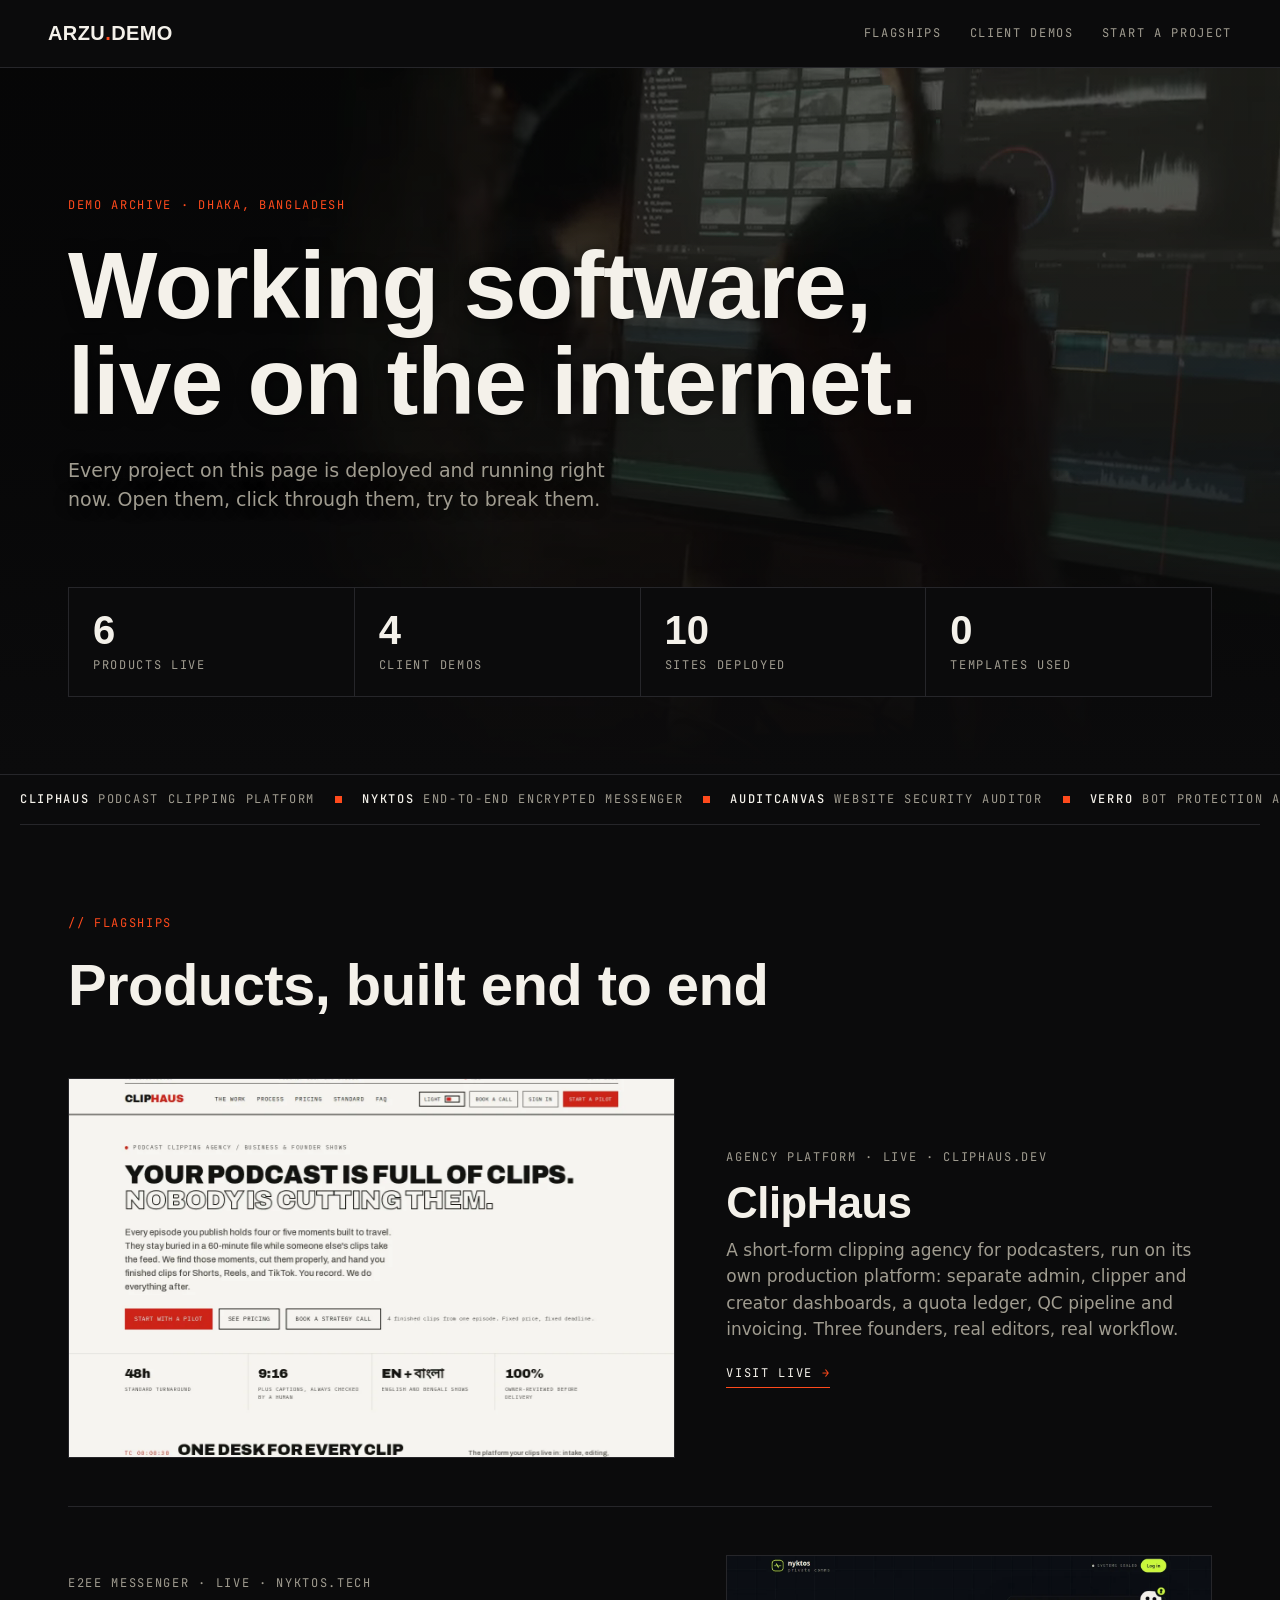
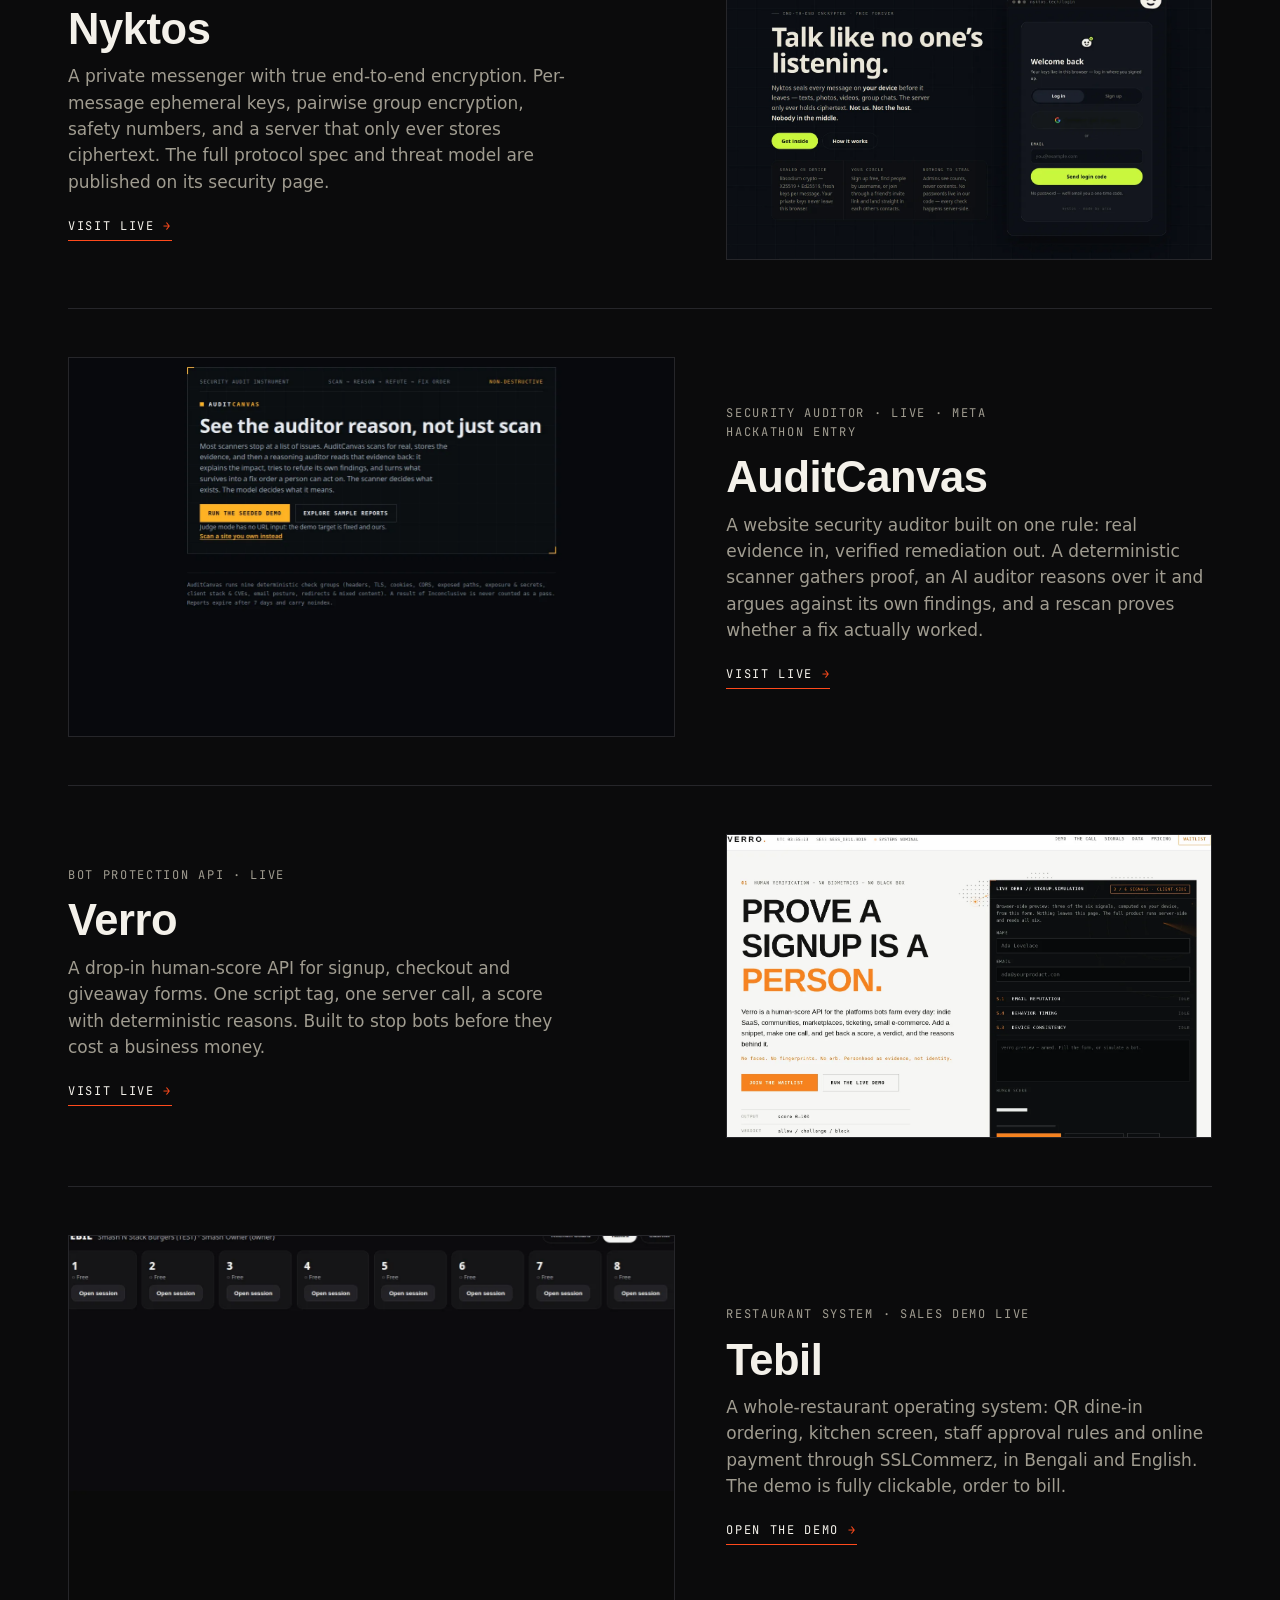
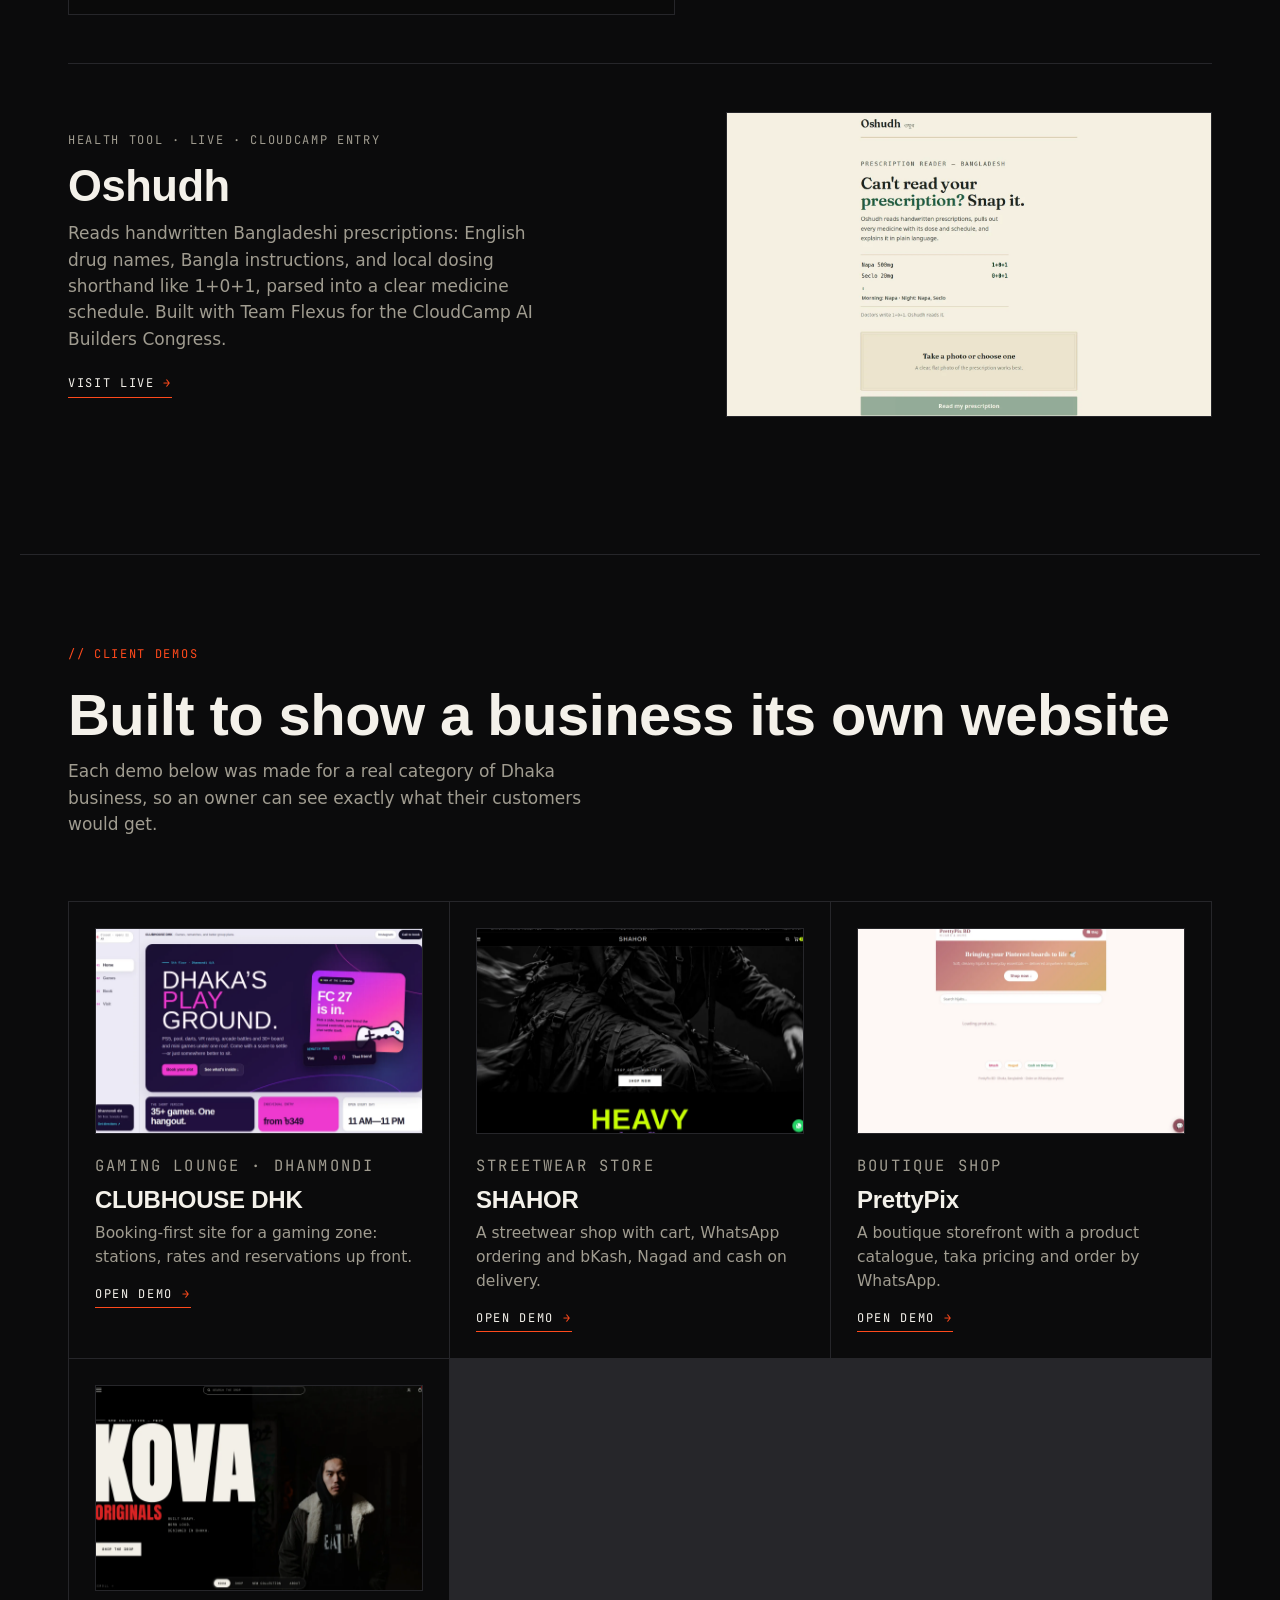
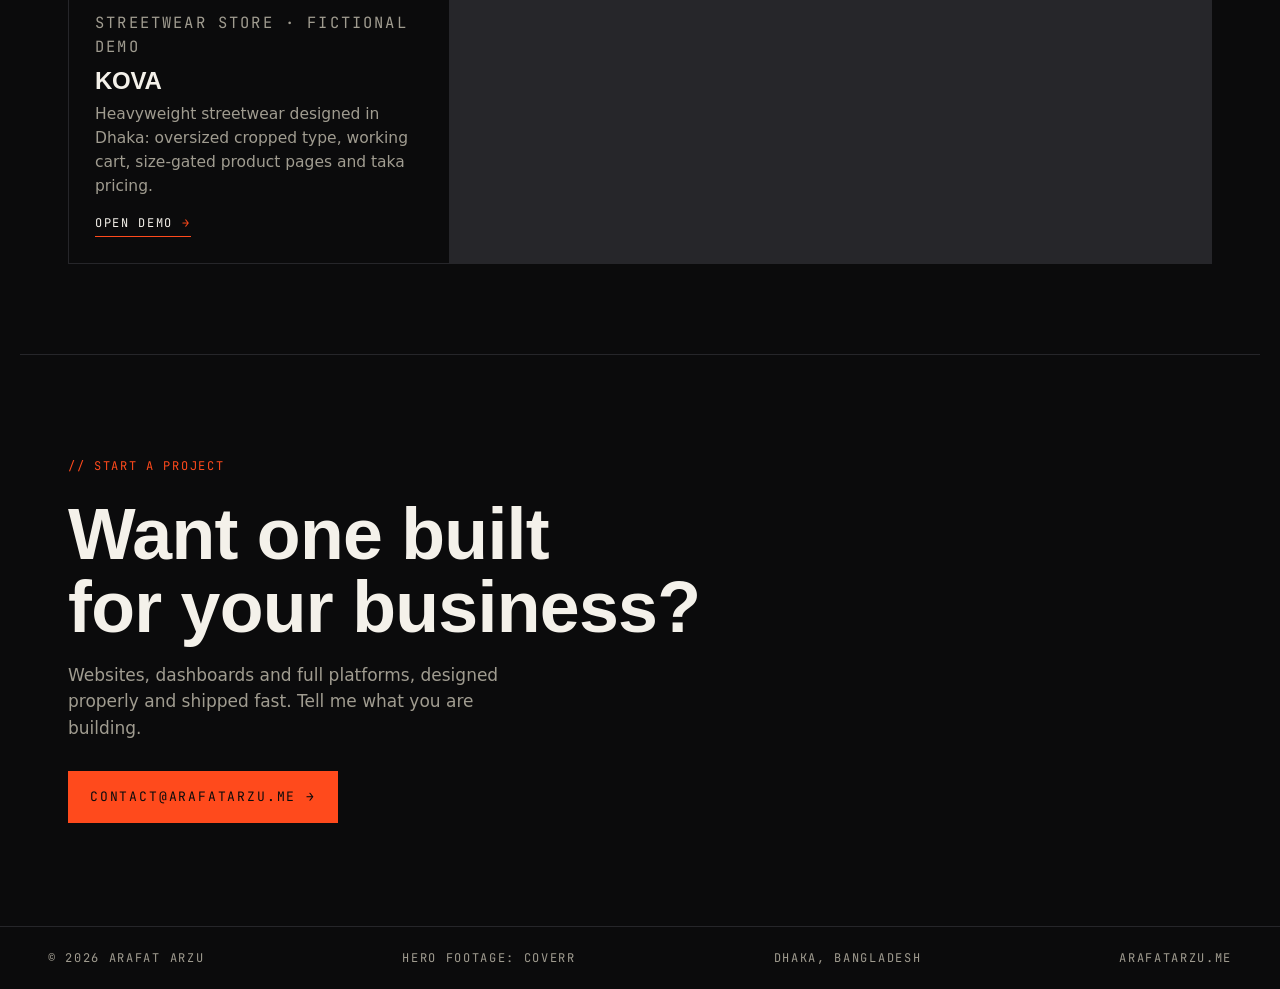
==== commit d380421b: "Restore pre-Index hub (Arz rejected The Index direction)" ====
--- a/index.html
+++ b/index.html
@@ -5,20 +5,31 @@
 <meta name="viewport" content="width=device-width, initial-scale=1.0">
 <title>Demo Archive — Arafat Arzu</title>
 <meta name="description" content="Live products and client demos built by Arafat Arzu in Dhaka, Bangladesh. Every project below is real, deployed, and one click away.">
+<script>
+/* Motion gate: initial hidden states in styles.css apply only under .js-motion.
+   Skipped entirely under prefers-reduced-motion. Safety net: if motion.js
+   fails to load, the class is removed again so nothing stays hidden. */
+(function () {
+  if (window.matchMedia && window.matchMedia("(prefers-reduced-motion: reduce)").matches) return;
+  document.documentElement.classList.add("js-motion");
+  window.__motionFallback = window.setTimeout(function () {
+    if (!window.__motionReady) document.documentElement.classList.remove("js-motion");
+  }, 1600);
+})();
+</script>
 <link rel="preconnect" href="https://api.fontshare.com">
-<link href="https://api.fontshare.com/v2/css?f[]=switzer@400,500,600,700&display=swap" rel="stylesheet">
+<link href="https://api.fontshare.com/v2/css?f[]=cabinet-grotesk@500,700,800&f[]=switzer@400,500,700&display=swap" rel="stylesheet">
 <link rel="preconnect" href="https://fonts.googleapis.com">
 <link href="https://fonts.googleapis.com/css2?family=JetBrains+Mono:wght@400;500&display=swap" rel="stylesheet">
 <link rel="stylesheet" href="styles.css">
-<link rel="icon" href="data:image/svg+xml,<svg xmlns='http://www.w3.org/2000/svg' viewBox='0 0 100 100'><rect width='100' height='100' fill='%23141412'/><text x='50' y='68' font-size='58' text-anchor='middle' font-family='monospace' fill='%23F4F1EA'>A</text></svg>">
+<link rel="icon" href="data:image/svg+xml,<svg xmlns='http://www.w3.org/2000/svg' viewBox='0 0 100 100'><rect width='100' height='100' fill='%23FF4A1C'/><text x='50' y='68' font-size='58' text-anchor='middle' font-family='monospace' fill='%230B0B0C'>A</text></svg>">
 </head>
 <body>
-<!-- impeccable-disable cream-palette: warm paper #F4F1EA is the deliberate print-index palette for this page (carried from the hub's own token set and the KOVA demo family), paired with ink text and a single red accent, not a default surface -->
 
 <header class="topbar">
-  <a class="wordmark" href="#top">demo.arafatarzu.me</a>
-  <nav class="topnav">
-    <a href="#products">Products</a>
+  <a class="wordmark" href="#top">ARZU<span class="accent">.</span>DEMO</a>
+  <nav class="topnav mono">
+    <a href="#flagships">Flagships</a>
     <a href="#demos">Client demos</a>
     <a href="#inquiry">Start a project</a>
   </nav>
@@ -27,135 +38,215 @@
 <main id="top">
 
   <section class="hero">
-    <h1>Every link on this page is live.</h1>
-    <p class="hero-sub">Products and client demos built by Arafat Arzu in Dhaka, Bangladesh.
-    Open them, click through them, try to break them.</p>
+    <div class="hero-media" aria-hidden="true">
+      <video autoplay muted loop playsinline poster="assets/hero-poster.webp">
+        <source src="assets/hero.webm" type="video/webm">
+        <source src="assets/hero.mp4" type="video/mp4">
+      </video>
+      <div class="hero-scrim"></div>
+    </div>
+    <div class="hero-inner">
+      <p class="mono label">Demo archive · Dhaka, Bangladesh</p>
+      <h1>Working software,<br>live on the internet.</h1>
+      <p class="hero-sub">Every project on this page is deployed and running right now.
+      Open them, click through them, try to break them.</p>
+      <div class="hero-stats mono">
+        <div class="stat"><span class="stat-num">6</span><span class="stat-label">Products live</span></div>
+        <div class="stat"><span class="stat-num">4</span><span class="stat-label">Client demos</span></div>
+        <div class="stat"><span class="stat-num">10</span><span class="stat-label">Sites deployed</span></div>
+        <div class="stat"><span class="stat-num">0</span><span class="stat-label">Templates used</span></div>
+      </div>
+    </div>
+  </section>
+
+  <div class="ticker mono" aria-label="Products and client demos on this page">
+    <div class="ticker-track" id="tickerTrack">
+      <div class="ticker-group">
+        <span class="ticker-item"><span class="ticker-name">ClipHaus</span> Podcast clipping platform</span><span class="ticker-sep" aria-hidden="true"></span>
+        <span class="ticker-item"><span class="ticker-name">Nyktos</span> End-to-end encrypted messenger</span><span class="ticker-sep" aria-hidden="true"></span>
+        <span class="ticker-item"><span class="ticker-name">AuditCanvas</span> Website security auditor</span><span class="ticker-sep" aria-hidden="true"></span>
+        <span class="ticker-item"><span class="ticker-name">Verro</span> Bot protection API</span><span class="ticker-sep" aria-hidden="true"></span>
+        <span class="ticker-item"><span class="ticker-name">Tebil</span> Restaurant system</span><span class="ticker-sep" aria-hidden="true"></span>
+        <span class="ticker-item"><span class="ticker-name">Oshudh</span> Prescription reader</span><span class="ticker-sep" aria-hidden="true"></span>
+        <span class="ticker-item"><span class="ticker-name">Clubhouse DHK</span> Gaming lounge demo</span><span class="ticker-sep" aria-hidden="true"></span>
+        <span class="ticker-item"><span class="ticker-name">Shahor</span> Streetwear demo</span><span class="ticker-sep" aria-hidden="true"></span>
+        <span class="ticker-item"><span class="ticker-name">PrettyPix</span> Boutique demo</span><span class="ticker-sep" aria-hidden="true"></span>
+        <span class="ticker-item"><span class="ticker-name">KOVA</span> Streetwear demo</span>
+      </div>
+      <div class="ticker-group" aria-hidden="true">
+        <span class="ticker-item"><span class="ticker-name">ClipHaus</span> Podcast clipping platform</span><span class="ticker-sep" aria-hidden="true"></span>
+        <span class="ticker-item"><span class="ticker-name">Nyktos</span> End-to-end encrypted messenger</span><span class="ticker-sep" aria-hidden="true"></span>
+        <span class="ticker-item"><span class="ticker-name">AuditCanvas</span> Website security auditor</span><span class="ticker-sep" aria-hidden="true"></span>
+        <span class="ticker-item"><span class="ticker-name">Verro</span> Bot protection API</span><span class="ticker-sep" aria-hidden="true"></span>
+        <span class="ticker-item"><span class="ticker-name">Tebil</span> Restaurant system</span><span class="ticker-sep" aria-hidden="true"></span>
+        <span class="ticker-item"><span class="ticker-name">Oshudh</span> Prescription reader</span><span class="ticker-sep" aria-hidden="true"></span>
+        <span class="ticker-item"><span class="ticker-name">Clubhouse DHK</span> Gaming lounge demo</span><span class="ticker-sep" aria-hidden="true"></span>
+        <span class="ticker-item"><span class="ticker-name">Shahor</span> Streetwear demo</span><span class="ticker-sep" aria-hidden="true"></span>
+        <span class="ticker-item"><span class="ticker-name">PrettyPix</span> Boutique demo</span><span class="ticker-sep" aria-hidden="true"></span>
+        <span class="ticker-item"><span class="ticker-name">KOVA</span> Streetwear demo</span>
+      </div>
+    </div>
+  </div>
+
+  <section id="flagships" class="section">
+    <div class="section-head">
+      <p class="mono label">// Flagships</p>
+      <h2>Products, built end to end</h2>
+    </div>
+
+    <article class="flagship">
+      <a class="flagship-media" href="https://cliphaus.dev" target="_blank" rel="noopener">
+        <img src="assets/shots/cliphaus.webp" alt="ClipHaus homepage: a clipping agency for podcasters with live admin, clipper and creator dashboards">
+      </a>
+      <div class="flagship-body">
+        <p class="mono tag">Agency platform · Live · cliphaus.dev</p>
+        <h3>ClipHaus</h3>
+        <p>A short-form clipping agency for podcasters, run on its own production platform:
+        separate admin, clipper and creator dashboards, a quota ledger, QC pipeline and invoicing.
+        Three founders, real editors, real workflow.</p>
+        <a class="visit mono" href="https://cliphaus.dev" target="_blank" rel="noopener">Visit live <span class="arrow">→</span></a>
+      </div>
+    </article>
+
+    <article class="flagship flip">
+      <a class="flagship-media" href="https://nyktos.tech" target="_blank" rel="noopener">
+        <img src="assets/shots/nyktos.webp" alt="Nyktos homepage: a private end-to-end encrypted messenger">
+      </a>
+      <div class="flagship-body">
+        <p class="mono tag">E2EE messenger · Live · nyktos.tech</p>
+        <h3>Nyktos</h3>
+        <p>A private messenger with true end-to-end encryption. Per-message ephemeral keys,
+        pairwise group encryption, safety numbers, and a server that only ever stores ciphertext.
+        The full protocol spec and threat model are published on its security page.</p>
+        <a class="visit mono" href="https://nyktos.tech" target="_blank" rel="noopener">Visit live <span class="arrow">→</span></a>
+      </div>
+    </article>
+
+    <article class="flagship">
+      <a class="flagship-media" href="https://auditcanvas.vercel.app" target="_blank" rel="noopener">
+        <img src="assets/shots/auditcanvas.webp" alt="AuditCanvas homepage: a website security auditor that shows the evidence behind every finding">
+      </a>
+      <div class="flagship-body">
+        <p class="mono tag">Security auditor · Live · Meta hackathon entry</p>
+        <h3>AuditCanvas</h3>
+        <p>A website security auditor built on one rule: real evidence in, verified remediation out.
+        A deterministic scanner gathers proof, an AI auditor reasons over it and argues against its
+        own findings, and a rescan proves whether a fix actually worked.</p>
+        <a class="visit mono" href="https://auditcanvas.vercel.app" target="_blank" rel="noopener">Visit live <span class="arrow">→</span></a>
+      </div>
+    </article>
+
+    <article class="flagship flip">
+      <a class="flagship-media" href="https://verro-sigma.vercel.app" target="_blank" rel="noopener">
+        <img src="assets/shots/verro.webp" alt="Verro homepage: a human-score API that stops bots before an OTP SMS is spent">
+      </a>
+      <div class="flagship-body">
+        <p class="mono tag">Bot protection API · Live</p>
+        <h3>Verro</h3>
+        <p>A drop-in human-score API for signup, checkout and giveaway forms. One script tag,
+        one server call, a score with deterministic reasons. Built to stop bots before they
+        cost a business money.</p>
+        <a class="visit mono" href="https://verro-sigma.vercel.app" target="_blank" rel="noopener">Visit live <span class="arrow">→</span></a>
+      </div>
+    </article>
+
+    <article class="flagship">
+      <a class="flagship-media" href="https://tebil-demo.web.app" target="_blank" rel="noopener">
+        <img src="assets/shots/tebil.webp" alt="Tebil sales demo: a restaurant system with QR ordering, kitchen screen and online payment">
+      </a>
+      <div class="flagship-body">
+        <p class="mono tag">Restaurant system · Sales demo live</p>
+        <h3>Tebil</h3>
+        <p>A whole-restaurant operating system: QR dine-in ordering, kitchen screen, staff
+        approval rules and online payment through SSLCommerz, in Bengali and English.
+        The demo is fully clickable, order to bill.</p>
+        <a class="visit mono" href="https://tebil-demo.web.app" target="_blank" rel="noopener">Open the demo <span class="arrow">→</span></a>
+      </div>
+    </article>
+
+    <article class="flagship flip">
+      <a class="flagship-media" href="https://oshudh.vercel.app" target="_blank" rel="noopener">
+        <img src="assets/shots/oshudh.webp" alt="Oshudh app: reads handwritten Bangladeshi prescriptions with mixed English and Bangla">
+      </a>
+      <div class="flagship-body">
+        <p class="mono tag">Health tool · Live · CloudCamp entry</p>
+        <h3>Oshudh</h3>
+        <p>Reads handwritten Bangladeshi prescriptions: English drug names, Bangla instructions,
+        and local dosing shorthand like 1+0+1, parsed into a clear medicine schedule.
+        Built with Team Flexus for the CloudCamp AI Builders Congress.</p>
+        <a class="visit mono" href="https://oshudh.vercel.app" target="_blank" rel="noopener">Visit live <span class="arrow">→</span></a>
+      </div>
+    </article>
   </section>
 
   <section id="demos" class="section">
     <div class="section-head">
-      <h2>Latest client demo</h2>
-    </div>
-
-    <article class="feature">
-      <a class="feature-media" href="/thrift/">
-        <img src="/thrift/images/real-01.jpg?v=1126" alt="Ajaira Thrift demo: a vintage Adidas puffer jacket from the shop's real catalogue" fetchpriority="high">
-      </a>
-      <div class="feature-body">
-        <p class="feature-meta"><span>Ajaira Thrift</span><span class="dot" aria-hidden="true">·</span><span>Dhaka</span></p>
-        <h3>A working shop for a real thrift store</h3>
-        <p>Built for Ajaira Thrift, a Dhaka vintage shop with 12,000 followers. The demo runs their
-        real catalogue: their own product photos, their prices, their chest and length measurements,
-        one piece per item. Bag, checkout form, delivery zones and WhatsApp ordering all work.</p>
-        <a class="visit" href="/thrift/">Open the demo <span class="arrow" aria-hidden="true">→</span></a>
-      </div>
-    </article>
-  </section>
-
-  <section id="products" class="section">
-    <div class="section-head">
-      <h2>Products</h2>
-      <p class="section-note">Built end to end, deployed, and running now.</p>
-    </div>
-
-    <div class="index-list">
-      <a class="row" href="https://cliphaus.dev" target="_blank" rel="noopener">
-        <span class="row-num">01</span>
-        <span class="row-main"><span class="row-name">ClipHaus</span><span class="row-desc">Podcast clipping platform</span></span>
-        <span class="row-status">Live</span>
-        <span class="row-domain">cliphaus.dev</span>
-        <span class="row-arrow" aria-hidden="true">→</span>
-      </a>
-      <a class="row" href="https://nyktos.tech" target="_blank" rel="noopener">
-        <span class="row-num">02</span>
-        <span class="row-main"><span class="row-name">Nyktos</span><span class="row-desc">End-to-end encrypted messenger</span></span>
-        <span class="row-status">Live</span>
-        <span class="row-domain">nyktos.tech</span>
-        <span class="row-arrow" aria-hidden="true">→</span>
-      </a>
-      <a class="row" href="https://auditcanvas.vercel.app" target="_blank" rel="noopener">
-        <span class="row-num">03</span>
-        <span class="row-main"><span class="row-name">AuditCanvas</span><span class="row-desc">Website security auditor</span></span>
-        <span class="row-status">Live</span>
-        <span class="row-domain">auditcanvas.vercel.app</span>
-        <span class="row-arrow" aria-hidden="true">→</span>
-      </a>
-      <a class="row" href="https://verro-sigma.vercel.app" target="_blank" rel="noopener">
-        <span class="row-num">04</span>
-        <span class="row-main"><span class="row-name">Verro</span><span class="row-desc">Bot protection API</span></span>
-        <span class="row-status">Live</span>
-        <span class="row-domain">verro-sigma.vercel.app</span>
-        <span class="row-arrow" aria-hidden="true">→</span>
-      </a>
-      <a class="row" href="https://tebil-demo.web.app" target="_blank" rel="noopener">
-        <span class="row-num">05</span>
-        <span class="row-main"><span class="row-name">Tebil</span><span class="row-desc">Restaurant operating system</span></span>
-        <span class="row-status">Demo</span>
-        <span class="row-domain">tebil-demo.web.app</span>
-        <span class="row-arrow" aria-hidden="true">→</span>
-      </a>
-      <a class="row" href="https://oshudh.vercel.app" target="_blank" rel="noopener">
-        <span class="row-num">06</span>
-        <span class="row-main"><span class="row-name">Oshudh</span><span class="row-desc">Handwritten prescription reader</span></span>
-        <span class="row-status">Live</span>
-        <span class="row-domain">oshudh.vercel.app</span>
-        <span class="row-arrow" aria-hidden="true">→</span>
-      </a>
-    </div>
-  </section>
-
-  <section class="section">
-    <div class="section-head">
-      <h2>More client demos</h2>
-      <p class="section-note">Each one shows a business exactly what its customers would get.</p>
-    </div>
-
-    <div class="index-list">
-      <a class="row" href="/kova/">
-        <span class="row-num">01</span>
-        <span class="row-main"><span class="row-name">KOVA</span><span class="row-desc">Streetwear store, working cart and product pages</span></span>
-        <span class="row-status">Demo</span>
-        <span class="row-domain">/kova/</span>
-        <span class="row-arrow" aria-hidden="true">→</span>
-      </a>
-      <a class="row" href="https://clubhouse-dhk-49535.web.app" target="_blank" rel="noopener">
-        <span class="row-num">02</span>
-        <span class="row-main"><span class="row-name">Clubhouse DHK</span><span class="row-desc">Gaming lounge, booking and pricing</span></span>
-        <span class="row-status">Demo</span>
-        <span class="row-domain">clubhouse-dhk-49535.web.app</span>
-        <span class="row-arrow" aria-hidden="true">→</span>
-      </a>
-      <a class="row" href="https://shahor-streetwear-demo.web.app" target="_blank" rel="noopener">
-        <span class="row-num">03</span>
-        <span class="row-main"><span class="row-name">Shahor</span><span class="row-desc">Streetwear store, cart and WhatsApp ordering</span></span>
-        <span class="row-status">Demo</span>
-        <span class="row-domain">shahor-streetwear-demo.web.app</span>
-        <span class="row-arrow" aria-hidden="true">→</span>
-      </a>
-      <a class="row" href="https://arz-shop-demo.web.app" target="_blank" rel="noopener">
-        <span class="row-num">04</span>
-        <span class="row-main"><span class="row-name">PrettyPix</span><span class="row-desc">Boutique shop, catalogue and WhatsApp ordering</span></span>
-        <span class="row-status">Demo</span>
-        <span class="row-domain">arz-shop-demo.web.app</span>
-        <span class="row-arrow" aria-hidden="true">→</span>
-      </a>
+      <p class="mono label">// Client demos</p>
+      <h2>Built to show a business its own website</h2>
+      <p class="section-sub">Each demo below was made for a real category of Dhaka business,
+      so an owner can see exactly what their customers would get.</p>
+    </div>
+
+    <div class="demo-grid">
+      <article class="demo-card">
+        <a class="demo-media" href="https://clubhouse-dhk-49535.web.app" target="_blank" rel="noopener">
+          <img src="assets/shots/clubhouse.webp" alt="CLUBHOUSE DHK demo: a gaming lounge website with booking and pricing">
+        </a>
+        <p class="mono tag">Gaming lounge · Dhanmondi</p>
+        <h3>CLUBHOUSE DHK</h3>
+        <p>Booking-first site for a gaming zone: stations, rates and reservations up front.</p>
+        <a class="visit mono" href="https://clubhouse-dhk-49535.web.app" target="_blank" rel="noopener">Open demo <span class="arrow">→</span></a>
+      </article>
+
+      <article class="demo-card">
+        <a class="demo-media" href="https://shahor-streetwear-demo.web.app" target="_blank" rel="noopener">
+          <img src="assets/shots/shahor.webp" alt="SHAHOR demo: a streetwear store with cart and WhatsApp ordering">
+        </a>
+        <p class="mono tag">Streetwear store</p>
+        <h3>SHAHOR</h3>
+        <p>A streetwear shop with cart, WhatsApp ordering and bKash, Nagad and cash on delivery.</p>
+        <a class="visit mono" href="https://shahor-streetwear-demo.web.app" target="_blank" rel="noopener">Open demo <span class="arrow">→</span></a>
+      </article>
+
+      <article class="demo-card">
+        <a class="demo-media" href="https://arz-shop-demo.web.app" target="_blank" rel="noopener">
+          <img src="assets/shots/prettypix.webp" alt="PrettyPix demo: a hijab shop with product catalogue and WhatsApp ordering">
+        </a>
+        <p class="mono tag">Boutique shop</p>
+        <h3>PrettyPix</h3>
+        <p>A boutique storefront with a product catalogue, taka pricing and order by WhatsApp.</p>
+        <a class="visit mono" href="https://arz-shop-demo.web.app" target="_blank" rel="noopener">Open demo <span class="arrow">→</span></a>
+      </article>
+
+      <article class="demo-card">
+        <a class="demo-media" href="/kova/" target="_blank" rel="noopener">
+          <img src="assets/shots/kova.webp" alt="KOVA demo: a heavyweight streetwear store with working cart and product pages">
+        </a>
+        <p class="mono tag">Streetwear store · Fictional demo</p>
+        <h3>KOVA</h3>
+        <p>Heavyweight streetwear designed in Dhaka: oversized cropped type, working cart, size-gated product pages and taka pricing.</p>
+        <a class="visit mono" href="/kova/" target="_blank" rel="noopener">Open demo <span class="arrow">→</span></a>
+      </article>
     </div>
   </section>
 
   <section id="inquiry" class="inquiry">
-    <h2>Want one built for your business?</h2>
-    <p class="inquiry-sub">Websites, dashboards and full platforms, designed properly and shipped fast.
-    Tell me what you are building.</p>
-    <a class="cta" href="mailto:contact@arafatarzu.me">contact@arafatarzu.me <span class="arrow" aria-hidden="true">→</span></a>
+    <p class="mono label">// Start a project</p>
+    <h2>Want one built<br>for your business?</h2>
+    <p class="inquiry-sub">Websites, dashboards and full platforms, designed properly and
+    shipped fast. Tell me what you are building.</p>
+    <a class="cta mono" href="mailto:contact@arafatarzu.me">contact@arafatarzu.me <span class="arrow">→</span></a>
   </section>
 
 </main>
 
-<footer class="footer">
+<footer class="footer mono">
   <span>© 2026 Arafat Arzu</span>
+  <span>Hero footage: Coverr</span>
   <span>Dhaka, Bangladesh</span>
   <a href="https://arafatarzu.me">arafatarzu.me</a>
 </footer>
 
+<script src="motion.js"></script>
 </body>
 </html>
--- a/styles.css
+++ b/styles.css
@@ -1,177 +1,472 @@
-/* Demo archive — The Index.
-   One system: warm paper, ink, hairlines, tabular mono for data.
-   Motion: one hero entrance, link sweeps, row surface steps. Nothing loops. */
-
-:root{
-  --paper:#F4F1EA;
-  --paper-2:#EDE8DE;
-  --ink:#141412;
-  --ink-2:#3D3D38;
-  --muted:#6E6A5E;
-  --line:rgba(20,20,18,.16);
-  --accent:#BC0F0F;
-  --mono:'JetBrains Mono',ui-monospace,monospace;
-  --sans:'Switzer',system-ui,-apple-system,'Segoe UI',sans-serif;
-  --ease:cubic-bezier(.22,1,.36,1);
-}
-*{margin:0;padding:0;box-sizing:border-box}
-html{scroll-behavior:smooth}
-body{
-  background:var(--paper);
-  color:var(--ink);
-  font-family:var(--sans);
-  font-size:16px;
-  line-height:1.55;
-  -webkit-font-smoothing:antialiased;
-}
-::selection{background:var(--ink);color:var(--paper)}
-a{color:inherit}
-:focus-visible{outline:2px solid var(--accent);outline-offset:3px}
+/* Demo Archive — design system
+   Ink #0B0B0C / panel #131315 / paper #F4F1EA / muted #A09C90 / signal #FF4A1C
+   Type: Cabinet Grotesk (headlines), Switzer (body), JetBrains Mono (labels) */
+
+:root {
+  --ink: #0B0B0C;
+  --panel: #131315;
+  --line: #26262A;
+  --paper: #F4F1EA;
+  --muted: #A09C90;
+  --signal: #FF4A1C;
+  --maxw: 1240px;
+}
+
+* { margin: 0; padding: 0; box-sizing: border-box; }
+
+html { scroll-behavior: smooth; }
+
+body {
+  background: var(--ink);
+  color: var(--paper);
+  font-family: "Switzer", system-ui, sans-serif;
+  font-size: 17px;
+  line-height: 1.55;
+  -webkit-font-smoothing: antialiased;
+}
+
+.mono {
+  font-family: "JetBrains Mono", ui-monospace, monospace;
+  font-size: 12px;
+  letter-spacing: 0.14em;
+  text-transform: uppercase;
+}
+
+.accent { color: var(--signal); }
+
+a { color: inherit; }
 
 /* ---------- top bar ---------- */
-.topbar{
-  position:sticky;top:0;z-index:40;
-  display:flex;justify-content:space-between;align-items:center;gap:16px;
-  padding:14px 28px;
-  background:var(--paper);
-  border-bottom:1px solid var(--line);
-}
-.wordmark{font-weight:700;font-size:15px;letter-spacing:-.01em;text-decoration:none}
-.topnav{display:flex;gap:26px}
-.topnav a{
-  position:relative;white-space:nowrap;
-  font-size:14px;font-weight:500;color:var(--ink-2);
-  text-decoration:none;padding:6px 0;
-}
-.topnav a::before{
-  content:'';position:absolute;left:0;top:calc(100% + 1px);width:100%;height:2px;
-  background:var(--ink);pointer-events:none;
-  transform-origin:100% 50%;transform:scale3d(0,1,1);
-  transition:transform .32s var(--ease);
-}
-.topnav a:hover::before,.topnav a:focus-visible::before{
-  transform-origin:0% 50%;transform:scale3d(1,1,1);
-}
-
-/* ---------- layout ---------- */
-main{max-width:1160px;margin:0 auto;padding:0 28px}
-.section{padding:64px 0 8px}
-.section-head{margin-bottom:8px}
-.section-head h2{font-size:15px;font-weight:600}
-.section-note{color:var(--muted);font-size:15px;margin-top:2px}
-#products,#demos,#inquiry{scroll-margin-top:76px}
+.topbar {
+  position: sticky;
+  top: 0;
+  z-index: 10;
+  display: flex;
+  justify-content: space-between;
+  align-items: center;
+  padding: 18px clamp(20px, 4vw, 48px);
+  background: var(--ink);
+  border-bottom: 1px solid var(--line);
+}
+
+.wordmark {
+  font-family: "Cabinet Grotesk", sans-serif;
+  font-weight: 700;
+  font-size: 20px;
+  letter-spacing: 0.02em;
+  text-decoration: none;
+}
+
+.topnav { display: flex; gap: 28px; }
+.topnav a { color: var(--muted); text-decoration: none; }
+.topnav a:hover { color: var(--paper); }
 
 /* ---------- hero ---------- */
-.hero{padding:72px 0 40px;border-bottom:1px solid var(--line)}
-.hero h1{
-  font-size:clamp(38px,5.6vw,64px);
-  font-weight:700;letter-spacing:-.03em;line-height:1.04;
-  max-width:12em;
-}
-.hero-sub{margin-top:18px;font-size:18px;color:var(--ink-2);max-width:34em}
-@keyframes riseIn{from{opacity:0;transform:translateY(10px)}to{opacity:1;transform:none}}
-.hero h1,.hero-sub{animation:riseIn .6s var(--ease) both}
-.hero-sub{animation-delay:.08s}
-
-/* ---------- feature (the one rich moment) ---------- */
-.feature{
-  display:grid;grid-template-columns:1.05fr 1fr;gap:40px;align-items:center;
-  padding:28px 0 36px;border-bottom:1px solid var(--line);
-}
-.feature-media{display:block;overflow:hidden;background:var(--paper-2)}
-.feature-media img{
-  display:block;width:100%;aspect-ratio:1/1;object-fit:cover;
-  transition:transform .5s var(--ease);
-}
-@media (hover:hover){
-  .feature-media:hover img{transform:scale(1.025)}
-}
-.feature-meta{
-  font-family:var(--mono);font-size:12.5px;color:var(--muted);
-  display:flex;gap:8px;align-items:baseline;
-}
-.feature-body h3{
-  font-size:clamp(26px,3vw,34px);font-weight:700;letter-spacing:-.02em;
-  line-height:1.12;margin:10px 0 12px;
-}
-.feature-body p{color:var(--ink-2);max-width:36em}
-.visit{
-  display:inline-block;margin-top:20px;
-  font-weight:600;font-size:15px;text-decoration:none;
-  border-bottom:2px solid var(--accent);padding-bottom:2px;
-}
-.visit .arrow{display:inline-block;transition:transform .25s var(--ease)}
-.visit:hover .arrow{transform:translateX(4px)}
-
-/* ---------- index rows ---------- */
-.index-list{border-bottom:1px solid var(--line)}
-.row{
-  display:grid;
-  grid-template-columns:44px 1fr auto auto 24px;
-  align-items:center;gap:20px;
-  padding:18px 12px;
-  border-top:1px solid var(--line);
-  text-decoration:none;
-  transition:background .18s var(--ease);
-}
-@media (hover:hover){
-  .row:hover{background:var(--paper-2)}
-}
-.row-num{font-family:var(--mono);font-size:13px;color:var(--muted);font-variant-numeric:tabular-nums}
-.row-main{display:flex;flex-direction:column;gap:1px;min-width:0}
-.row-name{font-weight:600;font-size:17px;letter-spacing:-.01em}
-.row-desc{color:var(--muted);font-size:14.5px;white-space:nowrap;overflow:hidden;text-overflow:ellipsis}
-.row-status{font-family:var(--mono);font-size:12.5px;color:var(--ink-2)}
-.row-status::before{
-  content:'';display:inline-block;width:7px;height:7px;border-radius:50%;
-  background:var(--accent);margin-right:8px;vertical-align:1px;
-}
-.row-domain{font-family:var(--mono);font-size:12.5px;color:var(--muted)}
-.row-arrow{font-size:17px;color:var(--muted);transition:transform .25s var(--ease),color .25s var(--ease)}
-@media (hover:hover){
-  .row:hover .row-arrow{transform:translateX(4px);color:var(--ink)}
-}
-
-/* ---------- inquiry + footer ---------- */
-.inquiry{padding:72px 0 80px}
-.inquiry h2{font-size:clamp(28px,3.6vw,40px);font-weight:700;letter-spacing:-.025em;line-height:1.1}
-.inquiry-sub{margin-top:12px;color:var(--ink-2);max-width:32em}
-.cta{
-  display:inline-block;margin-top:24px;
-  font-size:17px;font-weight:600;text-decoration:none;
-  border-bottom:2px solid var(--accent);padding-bottom:2px;
-}
-.cta .arrow{display:inline-block;transition:transform .25s var(--ease)}
-.cta:hover .arrow{transform:translateX(4px)}
-.footer{
-  display:flex;justify-content:space-between;gap:16px;flex-wrap:wrap;
-  max-width:1160px;margin:0 auto;padding:20px 28px 28px;
-  border-top:1px solid var(--line);
-  font-family:var(--mono);font-size:12.5px;color:var(--muted);
-}
-.footer a{text-decoration:none}
-.footer a:hover{color:var(--ink)}
-
-/* ---------- small screens ---------- */
-@media (max-width:760px){
-  .topbar{padding:12px 18px}
-  .topnav{gap:16px}
-  .topnav a{font-size:13px}
-@media (max-width:560px){
-  .wordmark{font-size:13.5px}
-  .topnav{gap:14px}
-  .topnav a{font-size:12.5px}
-  .topnav a[href="#inquiry"]{display:none}
-}
-  main{padding:0 18px}
-  .hero{padding:48px 0 32px}
-  .feature{grid-template-columns:1fr;gap:20px;padding-top:20px}
-  .section{padding:48px 0 4px}
-  .row{grid-template-columns:32px 1fr 24px;gap:12px;padding:16px 6px}
-  .row-status,.row-domain{display:none}
-  .footer{padding:18px}
-}
-@media (prefers-reduced-motion:reduce){
-  html{scroll-behavior:auto}
-  *,*::before,*::after{animation:none!important;transition:none!important}
-}
+.hero {
+  position: relative;
+  overflow: hidden;
+}
+
+.hero-media {
+  position: absolute;
+  inset: 0;
+}
+
+.hero-media video {
+  width: 100%;
+  height: 100%;
+  object-fit: cover;
+  display: block;
+}
+
+.hero-scrim {
+  position: absolute;
+  inset: 0;
+  background: linear-gradient(to bottom, rgba(11, 11, 12, 0.55), rgba(11, 11, 12, 0.68) 55%, var(--ink));
+}
+
+.hero-inner {
+  position: relative;
+  max-width: var(--maxw);
+  margin: 0 auto;
+  padding: clamp(64px, 10vw, 128px) clamp(20px, 4vw, 48px) clamp(48px, 6vw, 80px);
+}
+
+.hero h1, .hero-sub { text-shadow: 0 1px 14px rgba(0, 0, 0, 0.5); }
+
+@media (prefers-reduced-motion: reduce) {
+  .hero-media video { display: none; }
+  .hero-media { background: url("assets/hero-poster.webp") center / cover no-repeat; }
+}
+
+.label { color: var(--signal); margin-bottom: 22px; }
+
+h1, h2, h3 {
+  font-family: "Cabinet Grotesk", sans-serif;
+  font-weight: 700;
+  line-height: 1.02;
+  letter-spacing: -0.01em;
+}
+
+h1 { font-size: clamp(46px, 7.4vw, 96px); }
+
+.hero-sub {
+  max-width: 560px;
+  margin-top: 26px;
+  font-size: 19px;
+  color: var(--muted);
+}
+
+.hero-stats {
+  display: grid;
+  grid-template-columns: repeat(4, 1fr);
+  gap: 1px;
+  background: var(--line);
+  border: 1px solid var(--line);
+  margin-top: clamp(40px, 6vw, 72px);
+}
+
+.stat {
+  background: var(--ink);
+  padding: 22px 24px;
+  display: flex;
+  flex-direction: column;
+  gap: 6px;
+}
+
+.stat-num {
+  font-family: "Cabinet Grotesk", sans-serif;
+  font-size: 40px;
+  font-weight: 700;
+  letter-spacing: 0;
+  text-transform: none;
+  line-height: 1;
+}
+
+.stat-label { color: var(--muted); }
+
+/* ---------- sections ---------- */
+.section {
+  max-width: var(--maxw);
+  margin: 0 auto;
+  padding: clamp(48px, 7vw, 96px) clamp(20px, 4vw, 48px);
+  border-top: 1px solid var(--line);
+}
+
+.section-head { margin-bottom: clamp(36px, 5vw, 64px); }
+.section-head h2 { font-size: clamp(34px, 4.6vw, 58px); }
+.section-sub { color: var(--muted); max-width: 520px; margin-top: 14px; }
+
+/* ---------- flagships ---------- */
+.flagship {
+  display: grid;
+  grid-template-columns: 1.25fr 1fr;
+  gap: clamp(24px, 4vw, 56px);
+  align-items: center;
+  padding: clamp(28px, 4vw, 48px) 0;
+  border-top: 1px solid var(--line);
+}
+.flagship:first-of-type { border-top: none; padding-top: 0; }
+.flagship.flip .flagship-media { order: 2; }
+.flagship.flip .flagship-body { order: 1; }
+
+.flagship-media {
+  display: block;
+  overflow: hidden;
+  border: 1px solid var(--line);
+  background: var(--panel);
+}
+.flagship-media img {
+  display: block;
+  width: 100%;
+  aspect-ratio: 16 / 10;
+  object-fit: cover;
+  object-position: top center;
+  /* --py is the parallax offset, set by motion.js (0px when motion is off).
+     Base scale 1.045 leaves headroom so the drift never exposes an edge. */
+  transform: translate3d(0, var(--py, 0px), 0) scale(1.045);
+  transition: transform 0.5s cubic-bezier(.32,.72,0,1);
+}
+.flagship-media:hover img { transform: translate3d(0, var(--py, 0px), 0) scale(1.07); }
+
+.tag { color: var(--muted); margin-bottom: 14px; }
+.flagship-body h3 { font-size: clamp(30px, 3.4vw, 44px); margin-bottom: 12px; }
+.flagship-body p { color: var(--muted); max-width: 46ch; }
+
+.visit {
+  display: inline-block;
+  margin-top: 22px;
+  color: var(--paper);
+  text-decoration: none;
+  border-bottom: 1px solid var(--signal);
+  padding-bottom: 4px;
+}
+.visit .arrow { color: var(--signal); display: inline-block; transition: transform 0.25s cubic-bezier(.32,.72,0,1); }
+.visit:hover .arrow { transform: translateX(4px); }
+
+/* ---------- demo grid ---------- */
+.demo-grid {
+  display: grid;
+  grid-template-columns: repeat(3, 1fr);
+  gap: 1px;
+  background: var(--line);
+  border: 1px solid var(--line);
+}
+
+.demo-card { background: var(--ink); padding: 26px; }
+.demo-media { display: block; overflow: hidden; border: 1px solid var(--line); margin-bottom: 20px; background: var(--panel); }
+.demo-media img {
+  display: block;
+  width: 100%;
+  aspect-ratio: 16 / 10;
+  object-fit: cover;
+  object-position: top center;
+  transform: translate3d(0, var(--py, 0px), 0) scale(1.045);
+  transition: transform 0.5s cubic-bezier(.32,.72,0,1);
+}
+.demo-media:hover img { transform: translate3d(0, var(--py, 0px), 0) scale(1.065); }
+.demo-card h3 { font-size: 24px; margin-bottom: 8px; }
+.demo-card p { color: var(--muted); font-size: 15.5px; }
+.demo-card .tag { margin-bottom: 10px; }
+.demo-card .visit { margin-top: 16px; }
+
+/* ---------- inquiry ---------- */
+.inquiry {
+  max-width: var(--maxw);
+  margin: 0 auto;
+  padding: clamp(56px, 8vw, 110px) clamp(20px, 4vw, 48px);
+  border-top: 1px solid var(--line);
+}
+.inquiry h2 { font-size: clamp(38px, 5.6vw, 72px); }
+.inquiry-sub { color: var(--muted); max-width: 480px; margin-top: 18px; }
+
+.cta {
+  display: inline-block;
+  margin-top: 30px;
+  font-size: 13px;
+  color: var(--ink);
+  background: var(--signal);
+  padding: 16px 22px;
+  text-decoration: none;
+}
+.cta .arrow { display: inline-block; transition: transform 0.25s cubic-bezier(.32,.72,0,1); }
+.cta:hover .arrow { transform: translateX(4px); }
+
+/* ---------- footer ---------- */
+.footer {
+  display: flex;
+  justify-content: space-between;
+  gap: 16px;
+  flex-wrap: wrap;
+  padding: 22px clamp(20px, 4vw, 48px);
+  border-top: 1px solid var(--line);
+  color: var(--muted);
+}
+.footer a { color: var(--muted); text-decoration: none; }
+.footer a:hover { color: var(--paper); }
+
+/* ---------- mobile ---------- */
+@media (max-width: 860px) {
+  .topnav { display: none; }
+  .hero-stats { grid-template-columns: repeat(2, 1fr); }
+  .flagship { grid-template-columns: 1fr; }
+  .flagship.flip .flagship-media { order: 0; }
+  .flagship.flip .flagship-body { order: 1; }
+  .demo-grid { grid-template-columns: 1fr; }
+  h1 { font-size: 44px; }
+}
+
+/* ============================================================
+   MOTION LAYER (motion.js) — transform/opacity only, zero CLS.
+   Every pre-state below is scoped under .js-motion, a class the
+   inline head script adds only when JS runs and the user has
+   not asked for reduced motion. No JS = fully static page.
+   ============================================================ */
+
+:root { --ease-out: cubic-bezier(.16, 1, .3, 1); }
+
+/* lerp smooth scroll drives scrollTop itself; native CSS smoothing would fight it */
+html.ss-on { scroll-behavior: auto; }
+
+/* ---------- hero load choreography ---------- */
+.js-motion .hero-media {
+  transform: scale(1.07);
+  transition: transform 1s var(--ease-out);
+}
+.js-motion .hero.hero-in .hero-media { transform: scale(1); }
+
+.js-motion .hero .label {
+  opacity: 0;
+  transform: translateY(14px);
+  transition: opacity .65s var(--ease-out) .05s, transform .65s var(--ease-out) .05s;
+}
+.js-motion .hero h1 .line-mask {
+  display: block;
+  overflow: hidden;
+  /* room for descenders + the h1 text-shadow inside the mask,
+     cancelled out by the negative margins so layout never moves */
+  padding: 0 .08em .22em;
+  margin: 0 -.08em -.22em;
+}
+.js-motion .hero h1 .line-inner {
+  display: block;
+  transform: translateY(112%);
+  transition: transform .8s var(--ease-out) .14s;
+  will-change: transform;
+}
+.js-motion .hero h1 .line-mask:nth-child(2) .line-inner { transition-delay: .24s; }
+.js-motion .hero-sub {
+  opacity: 0;
+  transform: translateY(18px);
+  transition: opacity .65s var(--ease-out) .36s, transform .65s var(--ease-out) .36s;
+}
+.js-motion .hero-stats {
+  opacity: 0;
+  transform: translateY(22px);
+  transition: opacity .6s var(--ease-out) .46s, transform .6s var(--ease-out) .46s;
+}
+.js-motion .hero.hero-in .label,
+.js-motion .hero.hero-in .hero-sub,
+.js-motion .hero.hero-in .hero-stats { opacity: 1; transform: translateY(0); }
+.js-motion .hero.hero-in h1 .line-inner { transform: translateY(0); }
+
+/* ---------- scroll reveals (one-shot, set by IntersectionObserver) ---------- */
+.js-motion .section-head {
+  opacity: 0;
+  transform: translateY(24px);
+  transition: opacity .8s var(--ease-out), transform .8s var(--ease-out);
+}
+.js-motion .flagship {
+  opacity: 0;
+  transform: translate(-22px, 14px);
+  transition: opacity .85s var(--ease-out), transform .85s var(--ease-out);
+}
+.js-motion .flagship.flip { transform: translate(22px, 14px); }
+.js-motion .demo-card {
+  opacity: 0;
+  transform: translateY(30px);
+  transition: opacity .8s var(--ease-out), transform .8s var(--ease-out);
+}
+.js-motion .demo-grid .demo-card:nth-child(2) { transition-delay: .09s; }
+.js-motion .demo-grid .demo-card:nth-child(3) { transition-delay: .18s; }
+.js-motion .inquiry {
+  opacity: 0;
+  transform: translateY(26px);
+  transition: opacity .85s var(--ease-out), transform .85s var(--ease-out);
+}
+.js-motion .section-head.in,
+.js-motion .flagship.in,
+.js-motion .demo-card.in,
+.js-motion .inquiry.in { opacity: 1; transform: translate(0, 0); }
+
+@media (max-width: 860px) {
+  /* rows stack on mobile: enter straight from below, no sideways travel */
+  .js-motion .flagship, .js-motion .flagship.flip { transform: translateY(20px); }
+  .js-motion .flagship.in { transform: translate(0, 0); }
+}
+
+/* ---------- ticker ---------- */
+.ticker {
+  border-top: 1px solid var(--line);
+  overflow: hidden;
+  padding: 15px 0;
+  background: var(--ink);
+}
+.ticker-track {
+  display: flex;
+  width: max-content;
+  animation: ticker-drift 75s linear infinite;
+}
+.ticker:hover .ticker-track { animation-play-state: paused; }
+.ticker-group { display: flex; align-items: center; white-space: nowrap; }
+.ticker-item { color: var(--muted); padding: 0 20px; }
+.ticker-name { color: var(--paper); font-weight: 500; }
+.ticker-sep { flex: none; width: 7px; height: 7px; background: var(--signal); }
+@keyframes ticker-drift { to { transform: translateX(-50%); } }
+
+/* ---------- screenshot frames: tilt + shine (JS-driven, fine pointers) ---------- */
+.flagship-media, .demo-media { position: relative; }
+.flagship-media::after, .demo-media::after {
+  content: "";
+  position: absolute;
+  inset: 0;
+  background: radial-gradient(480px circle at var(--mx, 50%) var(--my, 50%), rgba(244, 241, 234, .13), rgba(244, 241, 234, 0) 55%);
+  opacity: 0;
+  transition: opacity .35s cubic-bezier(.32,.72,0,1);
+  pointer-events: none;
+}
+.flagship-media.tilting::after, .demo-media.tilting::after { opacity: 1; }
+@media (hover: hover) and (pointer: fine) {
+  .flagship-media, .demo-media { transition: transform .35s cubic-bezier(.32,.72,0,1); }
+}
+
+/* ---------- pill nav (element created by motion.js) ---------- */
+.pillnav {
+  position: fixed;
+  left: 50%;
+  bottom: calc(20px + env(safe-area-inset-bottom, 0px));
+  z-index: 30;
+  display: flex;
+  gap: 4px;
+  padding: 6px;
+  background: rgba(19, 19, 21, .92);
+  -webkit-backdrop-filter: blur(10px);
+  backdrop-filter: blur(10px);
+  border: 1px solid var(--line);
+  opacity: 0;
+  transform: translate(-50%, 16px);
+  pointer-events: none;
+  transition: opacity .45s var(--ease-out), transform .45s var(--ease-out);
+}
+.pillnav.pill-show { opacity: 1; transform: translate(-50%, 0); pointer-events: auto; }
+.pillnav a {
+  padding: 8px 15px;
+  color: var(--muted);
+  text-decoration: none;
+  transition: color .25s cubic-bezier(.32,.72,0,1), background-color .25s cubic-bezier(.32,.72,0,1);
+}
+.pillnav a:hover { color: var(--paper); }
+.pillnav a.active { color: var(--ink); background: var(--paper); }
+.pillnav a:focus-visible, .topnav a:focus-visible { outline: 2px solid var(--signal); outline-offset: 3px; }
+@media (max-width: 700px) { .pillnav { display: none; } }
+
+/* ---------- micro-interactions ---------- */
+.topnav a { position: relative; transition: color .25s cubic-bezier(.32,.72,0,1); }
+.topnav a::after {
+  content: "";
+  position: absolute;
+  left: 0;
+  bottom: -6px;
+  width: 100%;
+  height: 1px;
+  background: var(--signal);
+  transform: scaleX(0);
+  transform-origin: left;
+  transition: transform .3s cubic-bezier(.32,.72,0,1);
+}
+.topnav a:hover::after { transform: scaleX(1); }
+
+.visit { transition: border-color .3s cubic-bezier(.32,.72,0,1); }
+.visit:hover { border-bottom-color: var(--paper); }
+
+.cta { transition: transform .35s var(--ease-out), box-shadow .35s var(--ease-out); }
+.cta:hover {
+  transform: translateY(-2px);
+  box-shadow: 0 12px 30px rgba(255, 74, 28, .26);
+}
+
+/* ---------- reduced motion: hard off-switch (backstop; the head
+   script already withholds .js-motion in this case) ---------- */
+@media (prefers-reduced-motion: reduce) {
+  .js-motion .hero-media,
+  .js-motion .hero .label,
+  .js-motion .hero h1 .line-inner,
+  .js-motion .hero-sub,
+  .js-motion .hero-stats,
+  .js-motion .section-head,
+  .js-motion .flagship,
+  .js-motion .demo-card,
+  .js-motion .inquiry { opacity: 1 !important; transform: none !important; transition: none !important; }
+  .ticker-track { animation: none; }
+  .flagship-media img, .demo-media img { transform: none; }
+}
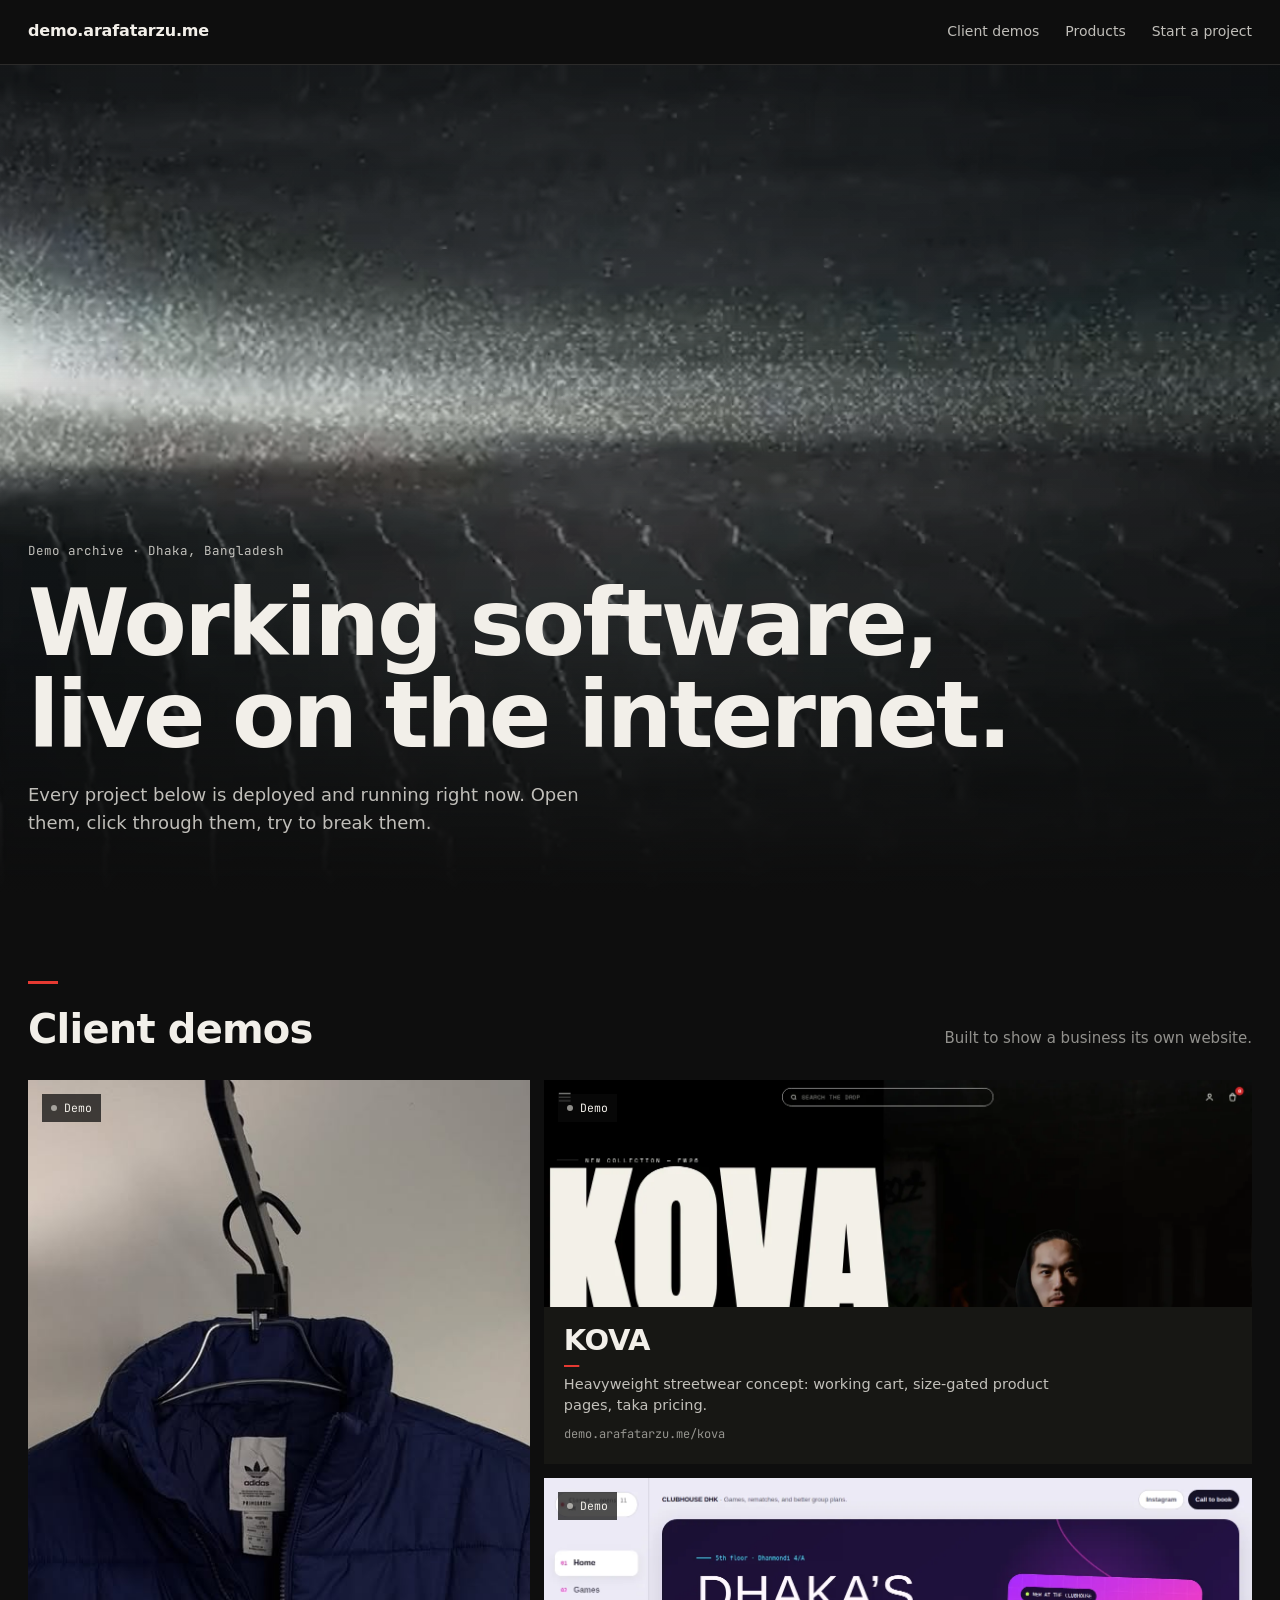
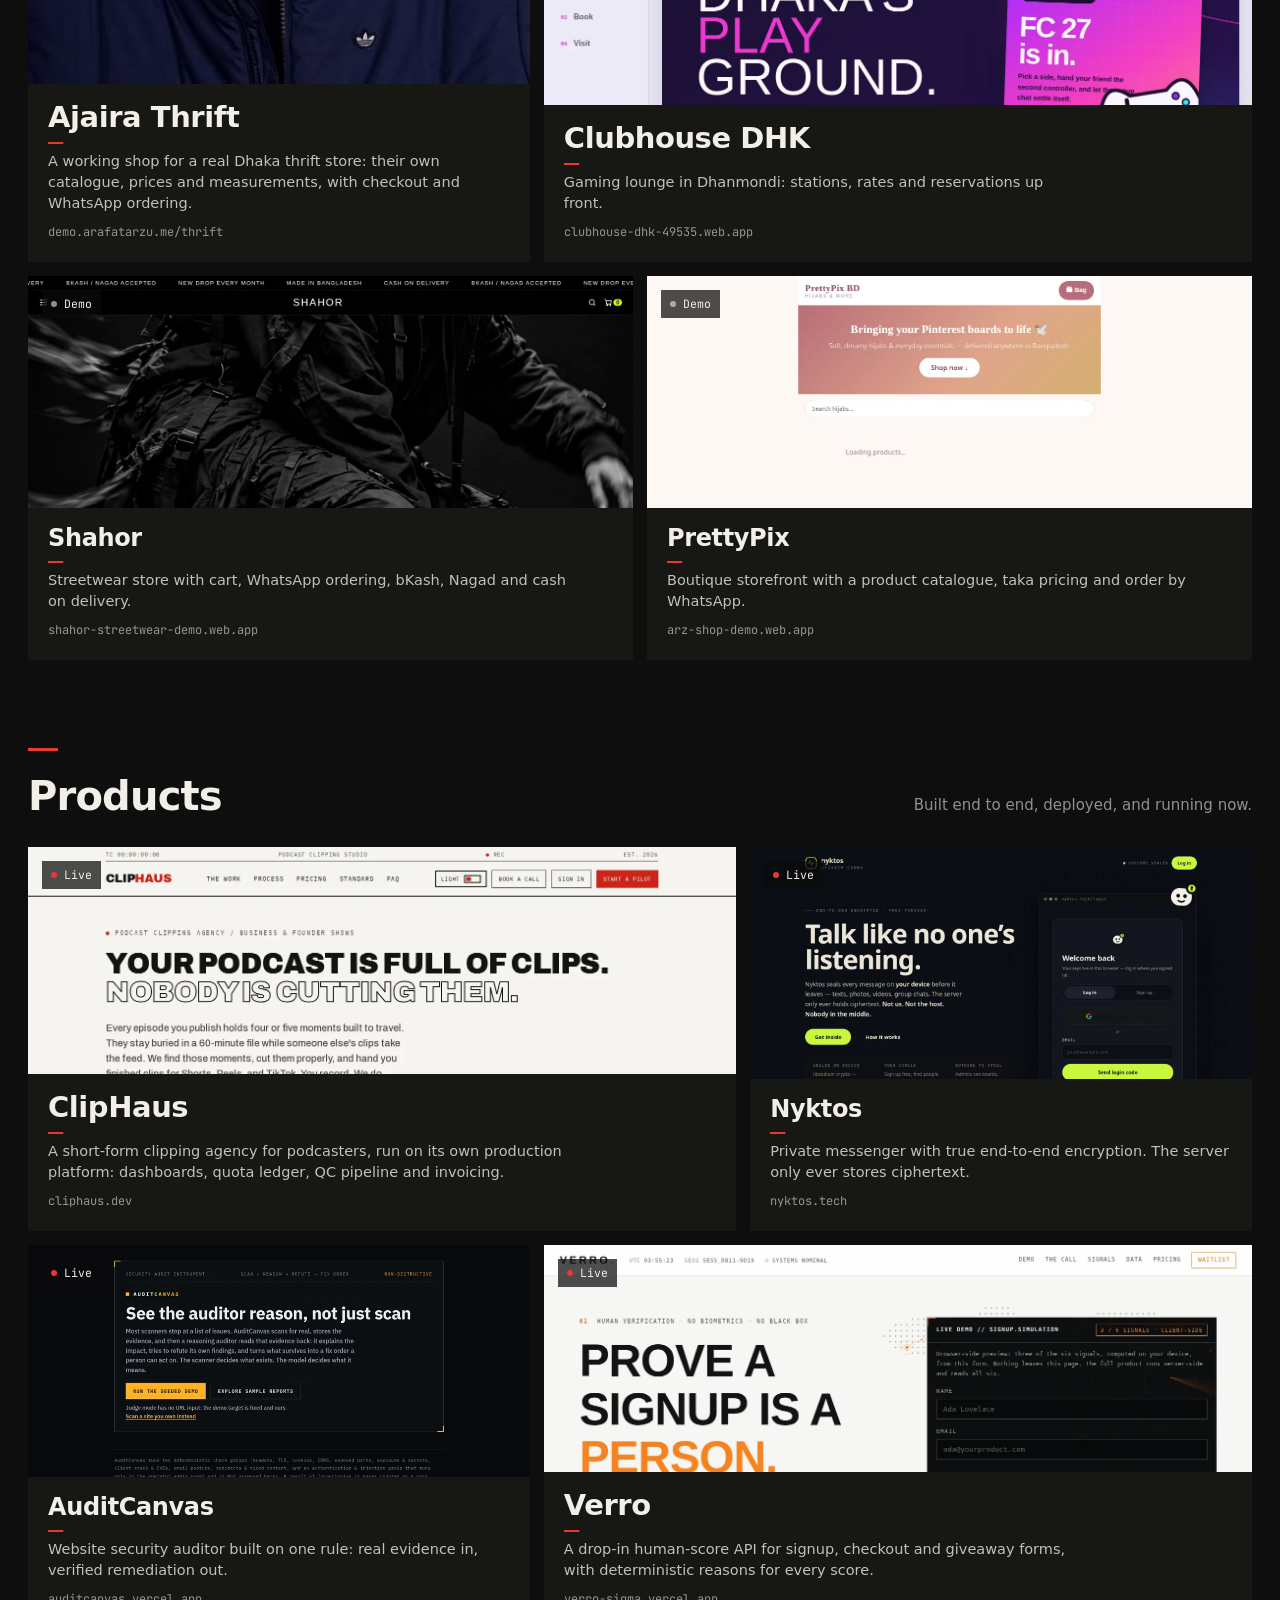
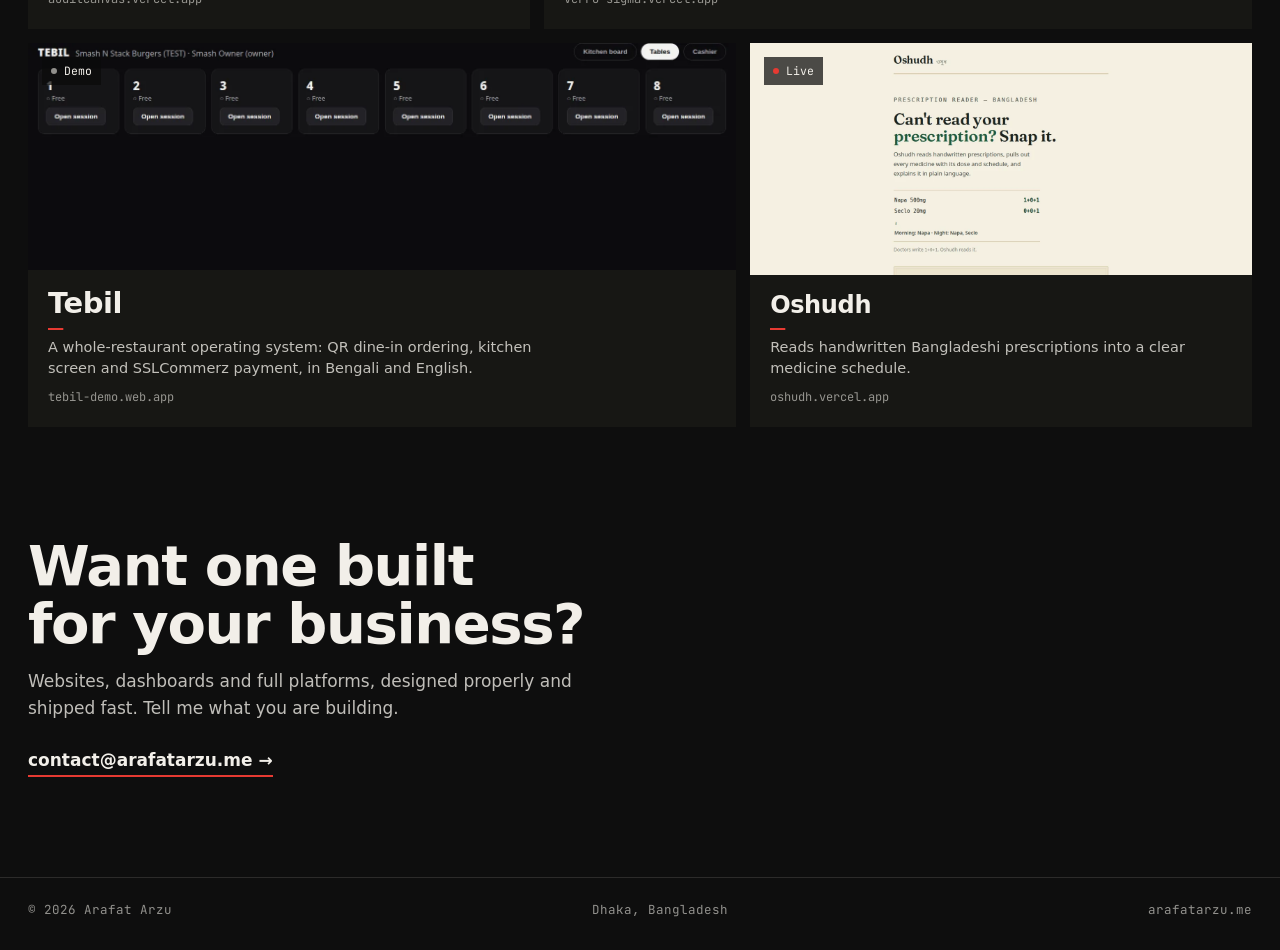
==== commit 4564faf2: "Screening Room hub: dome-film hero, big mosaic tiles with panel captions, Ajaira + KOVA lead" ====
--- a/index.html
+++ b/index.html
@@ -5,32 +5,20 @@
 <meta name="viewport" content="width=device-width, initial-scale=1.0">
 <title>Demo Archive — Arafat Arzu</title>
 <meta name="description" content="Live products and client demos built by Arafat Arzu in Dhaka, Bangladesh. Every project below is real, deployed, and one click away.">
-<script>
-/* Motion gate: initial hidden states in styles.css apply only under .js-motion.
-   Skipped entirely under prefers-reduced-motion. Safety net: if motion.js
-   fails to load, the class is removed again so nothing stays hidden. */
-(function () {
-  if (window.matchMedia && window.matchMedia("(prefers-reduced-motion: reduce)").matches) return;
-  document.documentElement.classList.add("js-motion");
-  window.__motionFallback = window.setTimeout(function () {
-    if (!window.__motionReady) document.documentElement.classList.remove("js-motion");
-  }, 1600);
-})();
-</script>
 <link rel="preconnect" href="https://api.fontshare.com">
-<link href="https://api.fontshare.com/v2/css?f[]=cabinet-grotesk@500,700,800&f[]=switzer@400,500,700&display=swap" rel="stylesheet">
+<link href="https://api.fontshare.com/v2/css?f[]=cabinet-grotesk@500,700,800&f[]=switzer@400,500,600&display=swap" rel="stylesheet">
 <link rel="preconnect" href="https://fonts.googleapis.com">
 <link href="https://fonts.googleapis.com/css2?family=JetBrains+Mono:wght@400;500&display=swap" rel="stylesheet">
 <link rel="stylesheet" href="styles.css">
-<link rel="icon" href="data:image/svg+xml,<svg xmlns='http://www.w3.org/2000/svg' viewBox='0 0 100 100'><rect width='100' height='100' fill='%23FF4A1C'/><text x='50' y='68' font-size='58' text-anchor='middle' font-family='monospace' fill='%230B0B0C'>A</text></svg>">
+<link rel="icon" href="data:image/svg+xml,<svg xmlns='http://www.w3.org/2000/svg' viewBox='0 0 100 100'><rect width='100' height='100' fill='%230E0E0E'/><text x='50' y='68' font-size='58' text-anchor='middle' font-family='monospace' fill='%23F2EFE9'>A</text></svg>">
 </head>
 <body>
 
 <header class="topbar">
-  <a class="wordmark" href="#top">ARZU<span class="accent">.</span>DEMO</a>
-  <nav class="topnav mono">
-    <a href="#flagships">Flagships</a>
+  <a class="wordmark" href="#top">demo.arafatarzu.me</a>
+  <nav class="topnav">
     <a href="#demos">Client demos</a>
+    <a href="#products">Products</a>
     <a href="#inquiry">Start a project</a>
   </nav>
 </header>
@@ -39,214 +27,180 @@
 
   <section class="hero">
     <div class="hero-media" aria-hidden="true">
-      <video autoplay muted loop playsinline poster="assets/hero-poster.webp">
-        <source src="assets/hero.webm" type="video/webm">
-        <source src="assets/hero.mp4" type="video/mp4">
+      <video id="heroVideo" autoplay muted loop playsinline poster="assets/dome-poster.webp">
+        <source src="assets/dome.webm" type="video/webm">
+        <source src="assets/dome.mp4" type="video/mp4">
       </video>
-      <div class="hero-scrim"></div>
+      <div class="hero-shade"></div>
     </div>
     <div class="hero-inner">
-      <p class="mono label">Demo archive · Dhaka, Bangladesh</p>
+      <p class="hero-kicker">Demo archive · Dhaka, Bangladesh</p>
       <h1>Working software,<br>live on the internet.</h1>
-      <p class="hero-sub">Every project on this page is deployed and running right now.
+      <p class="hero-sub">Every project below is deployed and running right now.
       Open them, click through them, try to break them.</p>
-      <div class="hero-stats mono">
-        <div class="stat"><span class="stat-num">6</span><span class="stat-label">Products live</span></div>
-        <div class="stat"><span class="stat-num">4</span><span class="stat-label">Client demos</span></div>
-        <div class="stat"><span class="stat-num">10</span><span class="stat-label">Sites deployed</span></div>
-        <div class="stat"><span class="stat-num">0</span><span class="stat-label">Templates used</span></div>
-      </div>
-    </div>
-  </section>
-
-  <div class="ticker mono" aria-label="Products and client demos on this page">
-    <div class="ticker-track" id="tickerTrack">
-      <div class="ticker-group">
-        <span class="ticker-item"><span class="ticker-name">ClipHaus</span> Podcast clipping platform</span><span class="ticker-sep" aria-hidden="true"></span>
-        <span class="ticker-item"><span class="ticker-name">Nyktos</span> End-to-end encrypted messenger</span><span class="ticker-sep" aria-hidden="true"></span>
-        <span class="ticker-item"><span class="ticker-name">AuditCanvas</span> Website security auditor</span><span class="ticker-sep" aria-hidden="true"></span>
-        <span class="ticker-item"><span class="ticker-name">Verro</span> Bot protection API</span><span class="ticker-sep" aria-hidden="true"></span>
-        <span class="ticker-item"><span class="ticker-name">Tebil</span> Restaurant system</span><span class="ticker-sep" aria-hidden="true"></span>
-        <span class="ticker-item"><span class="ticker-name">Oshudh</span> Prescription reader</span><span class="ticker-sep" aria-hidden="true"></span>
-        <span class="ticker-item"><span class="ticker-name">Clubhouse DHK</span> Gaming lounge demo</span><span class="ticker-sep" aria-hidden="true"></span>
-        <span class="ticker-item"><span class="ticker-name">Shahor</span> Streetwear demo</span><span class="ticker-sep" aria-hidden="true"></span>
-        <span class="ticker-item"><span class="ticker-name">PrettyPix</span> Boutique demo</span><span class="ticker-sep" aria-hidden="true"></span>
-        <span class="ticker-item"><span class="ticker-name">KOVA</span> Streetwear demo</span>
-      </div>
-      <div class="ticker-group" aria-hidden="true">
-        <span class="ticker-item"><span class="ticker-name">ClipHaus</span> Podcast clipping platform</span><span class="ticker-sep" aria-hidden="true"></span>
-        <span class="ticker-item"><span class="ticker-name">Nyktos</span> End-to-end encrypted messenger</span><span class="ticker-sep" aria-hidden="true"></span>
-        <span class="ticker-item"><span class="ticker-name">AuditCanvas</span> Website security auditor</span><span class="ticker-sep" aria-hidden="true"></span>
-        <span class="ticker-item"><span class="ticker-name">Verro</span> Bot protection API</span><span class="ticker-sep" aria-hidden="true"></span>
-        <span class="ticker-item"><span class="ticker-name">Tebil</span> Restaurant system</span><span class="ticker-sep" aria-hidden="true"></span>
-        <span class="ticker-item"><span class="ticker-name">Oshudh</span> Prescription reader</span><span class="ticker-sep" aria-hidden="true"></span>
-        <span class="ticker-item"><span class="ticker-name">Clubhouse DHK</span> Gaming lounge demo</span><span class="ticker-sep" aria-hidden="true"></span>
-        <span class="ticker-item"><span class="ticker-name">Shahor</span> Streetwear demo</span><span class="ticker-sep" aria-hidden="true"></span>
-        <span class="ticker-item"><span class="ticker-name">PrettyPix</span> Boutique demo</span><span class="ticker-sep" aria-hidden="true"></span>
-        <span class="ticker-item"><span class="ticker-name">KOVA</span> Streetwear demo</span>
-      </div>
-    </div>
-  </div>
-
-  <section id="flagships" class="section">
-    <div class="section-head">
-      <p class="mono label">// Flagships</p>
-      <h2>Products, built end to end</h2>
-    </div>
-
-    <article class="flagship">
-      <a class="flagship-media" href="https://cliphaus.dev" target="_blank" rel="noopener">
-        <img src="assets/shots/cliphaus.webp" alt="ClipHaus homepage: a clipping agency for podcasters with live admin, clipper and creator dashboards">
-      </a>
-      <div class="flagship-body">
-        <p class="mono tag">Agency platform · Live · cliphaus.dev</p>
-        <h3>ClipHaus</h3>
-        <p>A short-form clipping agency for podcasters, run on its own production platform:
-        separate admin, clipper and creator dashboards, a quota ledger, QC pipeline and invoicing.
-        Three founders, real editors, real workflow.</p>
-        <a class="visit mono" href="https://cliphaus.dev" target="_blank" rel="noopener">Visit live <span class="arrow">→</span></a>
-      </div>
-    </article>
-
-    <article class="flagship flip">
-      <a class="flagship-media" href="https://nyktos.tech" target="_blank" rel="noopener">
-        <img src="assets/shots/nyktos.webp" alt="Nyktos homepage: a private end-to-end encrypted messenger">
-      </a>
-      <div class="flagship-body">
-        <p class="mono tag">E2EE messenger · Live · nyktos.tech</p>
-        <h3>Nyktos</h3>
-        <p>A private messenger with true end-to-end encryption. Per-message ephemeral keys,
-        pairwise group encryption, safety numbers, and a server that only ever stores ciphertext.
-        The full protocol spec and threat model are published on its security page.</p>
-        <a class="visit mono" href="https://nyktos.tech" target="_blank" rel="noopener">Visit live <span class="arrow">→</span></a>
-      </div>
-    </article>
-
-    <article class="flagship">
-      <a class="flagship-media" href="https://auditcanvas.vercel.app" target="_blank" rel="noopener">
-        <img src="assets/shots/auditcanvas.webp" alt="AuditCanvas homepage: a website security auditor that shows the evidence behind every finding">
-      </a>
-      <div class="flagship-body">
-        <p class="mono tag">Security auditor · Live · Meta hackathon entry</p>
-        <h3>AuditCanvas</h3>
-        <p>A website security auditor built on one rule: real evidence in, verified remediation out.
-        A deterministic scanner gathers proof, an AI auditor reasons over it and argues against its
-        own findings, and a rescan proves whether a fix actually worked.</p>
-        <a class="visit mono" href="https://auditcanvas.vercel.app" target="_blank" rel="noopener">Visit live <span class="arrow">→</span></a>
-      </div>
-    </article>
-
-    <article class="flagship flip">
-      <a class="flagship-media" href="https://verro-sigma.vercel.app" target="_blank" rel="noopener">
-        <img src="assets/shots/verro.webp" alt="Verro homepage: a human-score API that stops bots before an OTP SMS is spent">
-      </a>
-      <div class="flagship-body">
-        <p class="mono tag">Bot protection API · Live</p>
-        <h3>Verro</h3>
-        <p>A drop-in human-score API for signup, checkout and giveaway forms. One script tag,
-        one server call, a score with deterministic reasons. Built to stop bots before they
-        cost a business money.</p>
-        <a class="visit mono" href="https://verro-sigma.vercel.app" target="_blank" rel="noopener">Visit live <span class="arrow">→</span></a>
-      </div>
-    </article>
-
-    <article class="flagship">
-      <a class="flagship-media" href="https://tebil-demo.web.app" target="_blank" rel="noopener">
-        <img src="assets/shots/tebil.webp" alt="Tebil sales demo: a restaurant system with QR ordering, kitchen screen and online payment">
-      </a>
-      <div class="flagship-body">
-        <p class="mono tag">Restaurant system · Sales demo live</p>
-        <h3>Tebil</h3>
-        <p>A whole-restaurant operating system: QR dine-in ordering, kitchen screen, staff
-        approval rules and online payment through SSLCommerz, in Bengali and English.
-        The demo is fully clickable, order to bill.</p>
-        <a class="visit mono" href="https://tebil-demo.web.app" target="_blank" rel="noopener">Open the demo <span class="arrow">→</span></a>
-      </div>
-    </article>
-
-    <article class="flagship flip">
-      <a class="flagship-media" href="https://oshudh.vercel.app" target="_blank" rel="noopener">
-        <img src="assets/shots/oshudh.webp" alt="Oshudh app: reads handwritten Bangladeshi prescriptions with mixed English and Bangla">
-      </a>
-      <div class="flagship-body">
-        <p class="mono tag">Health tool · Live · CloudCamp entry</p>
-        <h3>Oshudh</h3>
-        <p>Reads handwritten Bangladeshi prescriptions: English drug names, Bangla instructions,
-        and local dosing shorthand like 1+0+1, parsed into a clear medicine schedule.
-        Built with Team Flexus for the CloudCamp AI Builders Congress.</p>
-        <a class="visit mono" href="https://oshudh.vercel.app" target="_blank" rel="noopener">Visit live <span class="arrow">→</span></a>
-      </div>
-    </article>
+    </div>
   </section>
 
   <section id="demos" class="section">
     <div class="section-head">
-      <p class="mono label">// Client demos</p>
-      <h2>Built to show a business its own website</h2>
-      <p class="section-sub">Each demo below was made for a real category of Dhaka business,
-      so an owner can see exactly what their customers would get.</p>
-    </div>
-
-    <div class="demo-grid">
-      <article class="demo-card">
-        <a class="demo-media" href="https://clubhouse-dhk-49535.web.app" target="_blank" rel="noopener">
-          <img src="assets/shots/clubhouse.webp" alt="CLUBHOUSE DHK demo: a gaming lounge website with booking and pricing">
-        </a>
-        <p class="mono tag">Gaming lounge · Dhanmondi</p>
-        <h3>CLUBHOUSE DHK</h3>
-        <p>Booking-first site for a gaming zone: stations, rates and reservations up front.</p>
-        <a class="visit mono" href="https://clubhouse-dhk-49535.web.app" target="_blank" rel="noopener">Open demo <span class="arrow">→</span></a>
-      </article>
-
-      <article class="demo-card">
-        <a class="demo-media" href="https://shahor-streetwear-demo.web.app" target="_blank" rel="noopener">
-          <img src="assets/shots/shahor.webp" alt="SHAHOR demo: a streetwear store with cart and WhatsApp ordering">
-        </a>
-        <p class="mono tag">Streetwear store</p>
-        <h3>SHAHOR</h3>
-        <p>A streetwear shop with cart, WhatsApp ordering and bKash, Nagad and cash on delivery.</p>
-        <a class="visit mono" href="https://shahor-streetwear-demo.web.app" target="_blank" rel="noopener">Open demo <span class="arrow">→</span></a>
-      </article>
-
-      <article class="demo-card">
-        <a class="demo-media" href="https://arz-shop-demo.web.app" target="_blank" rel="noopener">
-          <img src="assets/shots/prettypix.webp" alt="PrettyPix demo: a hijab shop with product catalogue and WhatsApp ordering">
-        </a>
-        <p class="mono tag">Boutique shop</p>
-        <h3>PrettyPix</h3>
-        <p>A boutique storefront with a product catalogue, taka pricing and order by WhatsApp.</p>
-        <a class="visit mono" href="https://arz-shop-demo.web.app" target="_blank" rel="noopener">Open demo <span class="arrow">→</span></a>
-      </article>
-
-      <article class="demo-card">
-        <a class="demo-media" href="/kova/" target="_blank" rel="noopener">
-          <img src="assets/shots/kova.webp" alt="KOVA demo: a heavyweight streetwear store with working cart and product pages">
-        </a>
-        <p class="mono tag">Streetwear store · Fictional demo</p>
-        <h3>KOVA</h3>
-        <p>Heavyweight streetwear designed in Dhaka: oversized cropped type, working cart, size-gated product pages and taka pricing.</p>
-        <a class="visit mono" href="/kova/" target="_blank" rel="noopener">Open demo <span class="arrow">→</span></a>
-      </article>
+      <h2>Client demos</h2>
+      <p class="section-note">Built to show a business its own website.</p>
+    </div>
+
+    <div class="mosaic">
+      <a class="tile tile-tall" href="/thrift/">
+        <img src="/thrift/images/real-01.jpg?v=1126" alt="Ajaira Thrift demo: a vintage Adidas puffer jacket from the shop's real catalogue" fetchpriority="high">
+        <span class="tile-shade"></span>
+        <span class="tile-chip">Demo</span>
+        <span class="tile-text">
+          <span class="tile-name">Ajaira Thrift</span>
+          <span class="tile-desc">A working shop for a real Dhaka thrift store: their own catalogue, prices and measurements, with checkout and WhatsApp ordering.</span>
+          <span class="tile-domain">demo.arafatarzu.me/thrift</span>
+        </span>
+      </a>
+
+      <a class="tile tile-wide" href="/kova/">
+        <img src="assets/shots/kova.webp" alt="KOVA demo: a heavyweight streetwear store with working cart and product pages" loading="lazy">
+        <span class="tile-shade"></span>
+        <span class="tile-chip">Demo</span>
+        <span class="tile-text">
+          <span class="tile-name">KOVA</span>
+          <span class="tile-desc">Heavyweight streetwear concept: working cart, size-gated product pages, taka pricing.</span>
+          <span class="tile-domain">demo.arafatarzu.me/kova</span>
+        </span>
+      </a>
+
+      <a class="tile tile-wide" href="https://clubhouse-dhk-49535.web.app" target="_blank" rel="noopener">
+        <img src="assets/shots/clubhouse.webp" alt="Clubhouse DHK demo: a gaming lounge website with booking and pricing" loading="lazy">
+        <span class="tile-shade"></span>
+        <span class="tile-chip">Demo</span>
+        <span class="tile-text">
+          <span class="tile-name">Clubhouse DHK</span>
+          <span class="tile-desc">Gaming lounge in Dhanmondi: stations, rates and reservations up front.</span>
+          <span class="tile-domain">clubhouse-dhk-49535.web.app</span>
+        </span>
+      </a>
+
+      <a class="tile tile-half" href="https://shahor-streetwear-demo.web.app" target="_blank" rel="noopener">
+        <img src="assets/shots/shahor.webp" alt="Shahor demo: a streetwear store with cart and WhatsApp ordering" loading="lazy">
+        <span class="tile-shade"></span>
+        <span class="tile-chip">Demo</span>
+        <span class="tile-text">
+          <span class="tile-name">Shahor</span>
+          <span class="tile-desc">Streetwear store with cart, WhatsApp ordering, bKash, Nagad and cash on delivery.</span>
+          <span class="tile-domain">shahor-streetwear-demo.web.app</span>
+        </span>
+      </a>
+
+      <a class="tile tile-half" href="https://arz-shop-demo.web.app" target="_blank" rel="noopener">
+        <img src="assets/shots/prettypix.webp" alt="PrettyPix demo: a boutique shop with product catalogue and WhatsApp ordering" loading="lazy">
+        <span class="tile-shade"></span>
+        <span class="tile-chip">Demo</span>
+        <span class="tile-text">
+          <span class="tile-name">PrettyPix</span>
+          <span class="tile-desc">Boutique storefront with a product catalogue, taka pricing and order by WhatsApp.</span>
+          <span class="tile-domain">arz-shop-demo.web.app</span>
+        </span>
+      </a>
+    </div>
+  </section>
+
+  <section id="products" class="section">
+    <div class="section-head">
+      <h2>Products</h2>
+      <p class="section-note">Built end to end, deployed, and running now.</p>
+    </div>
+
+    <div class="mosaic">
+      <a class="tile tile-wide" href="https://cliphaus.dev" target="_blank" rel="noopener">
+        <img src="assets/shots/cliphaus.webp" alt="ClipHaus homepage: a clipping agency platform with admin, clipper and creator dashboards" loading="lazy">
+        <span class="tile-shade"></span>
+        <span class="tile-chip chip-live">Live</span>
+        <span class="tile-text">
+          <span class="tile-name">ClipHaus</span>
+          <span class="tile-desc">A short-form clipping agency for podcasters, run on its own production platform: dashboards, quota ledger, QC pipeline and invoicing.</span>
+          <span class="tile-domain">cliphaus.dev</span>
+        </span>
+      </a>
+
+      <a class="tile" href="https://nyktos.tech" target="_blank" rel="noopener">
+        <img src="assets/shots/nyktos.webp" alt="Nyktos homepage: a private end-to-end encrypted messenger" loading="lazy">
+        <span class="tile-shade"></span>
+        <span class="tile-chip chip-live">Live</span>
+        <span class="tile-text">
+          <span class="tile-name">Nyktos</span>
+          <span class="tile-desc">Private messenger with true end-to-end encryption. The server only ever stores ciphertext.</span>
+          <span class="tile-domain">nyktos.tech</span>
+        </span>
+      </a>
+
+      <a class="tile" href="https://auditcanvas.vercel.app" target="_blank" rel="noopener">
+        <img src="assets/shots/auditcanvas.webp" alt="AuditCanvas homepage: a website security auditor that shows the evidence behind every finding" loading="lazy">
+        <span class="tile-shade"></span>
+        <span class="tile-chip chip-live">Live</span>
+        <span class="tile-text">
+          <span class="tile-name">AuditCanvas</span>
+          <span class="tile-desc">Website security auditor built on one rule: real evidence in, verified remediation out.</span>
+          <span class="tile-domain">auditcanvas.vercel.app</span>
+        </span>
+      </a>
+
+      <a class="tile tile-wide" href="https://verro-sigma.vercel.app" target="_blank" rel="noopener">
+        <img src="assets/shots/verro.webp" alt="Verro homepage: a human-score API that stops bots before an OTP SMS is spent" loading="lazy">
+        <span class="tile-shade"></span>
+        <span class="tile-chip chip-live">Live</span>
+        <span class="tile-text">
+          <span class="tile-name">Verro</span>
+          <span class="tile-desc">A drop-in human-score API for signup, checkout and giveaway forms, with deterministic reasons for every score.</span>
+          <span class="tile-domain">verro-sigma.vercel.app</span>
+        </span>
+      </a>
+
+      <a class="tile tile-wide" href="https://tebil-demo.web.app" target="_blank" rel="noopener">
+        <img src="assets/shots/tebil.webp" alt="Tebil demo: a restaurant system with QR ordering, kitchen screen and online payment" loading="lazy">
+        <span class="tile-shade"></span>
+        <span class="tile-chip">Demo</span>
+        <span class="tile-text">
+          <span class="tile-name">Tebil</span>
+          <span class="tile-desc">A whole-restaurant operating system: QR dine-in ordering, kitchen screen and SSLCommerz payment, in Bengali and English.</span>
+          <span class="tile-domain">tebil-demo.web.app</span>
+        </span>
+      </a>
+
+      <a class="tile" href="https://oshudh.vercel.app" target="_blank" rel="noopener">
+        <img src="assets/shots/oshudh.webp" alt="Oshudh app: reads handwritten Bangladeshi prescriptions with mixed English and Bangla" loading="lazy">
+        <span class="tile-shade"></span>
+        <span class="tile-chip chip-live">Live</span>
+        <span class="tile-text">
+          <span class="tile-name">Oshudh</span>
+          <span class="tile-desc">Reads handwritten Bangladeshi prescriptions into a clear medicine schedule.</span>
+          <span class="tile-domain">oshudh.vercel.app</span>
+        </span>
+      </a>
     </div>
   </section>
 
   <section id="inquiry" class="inquiry">
-    <p class="mono label">// Start a project</p>
     <h2>Want one built<br>for your business?</h2>
     <p class="inquiry-sub">Websites, dashboards and full platforms, designed properly and
     shipped fast. Tell me what you are building.</p>
-    <a class="cta mono" href="mailto:contact@arafatarzu.me">contact@arafatarzu.me <span class="arrow">→</span></a>
+    <a class="cta" href="mailto:contact@arafatarzu.me">contact@arafatarzu.me <span class="arrow" aria-hidden="true">→</span></a>
   </section>
 
 </main>
 
-<footer class="footer mono">
+<footer class="footer">
   <span>© 2026 Arafat Arzu</span>
-  <span>Hero footage: Coverr</span>
   <span>Dhaka, Bangladesh</span>
   <a href="https://arafatarzu.me">arafatarzu.me</a>
 </footer>
 
-<script src="motion.js"></script>
+<script>
+/* Reduced motion: hold the hero video on its poster frame. */
+if (window.matchMedia && window.matchMedia("(prefers-reduced-motion: reduce)").matches) {
+  var v = document.getElementById("heroVideo");
+  if (v) { v.removeAttribute("autoplay"); v.pause(); }
+}
+</script>
 </body>
 </html>
--- a/styles.css
+++ b/styles.css
@@ -1,472 +1,208 @@
-/* Demo Archive — design system
-   Ink #0B0B0C / panel #131315 / paper #F4F1EA / muted #A09C90 / signal #FF4A1C
-   Type: Cabinet Grotesk (headlines), Switzer (body), JetBrains Mono (labels) */
-
-:root {
-  --ink: #0B0B0C;
-  --panel: #131315;
-  --line: #26262A;
-  --paper: #F4F1EA;
-  --muted: #A09C90;
-  --signal: #FF4A1C;
-  --maxw: 1240px;
-}
-
-* { margin: 0; padding: 0; box-sizing: border-box; }
-
-html { scroll-behavior: smooth; }
-
-body {
-  background: var(--ink);
-  color: var(--paper);
-  font-family: "Switzer", system-ui, sans-serif;
-  font-size: 17px;
-  line-height: 1.55;
-  -webkit-font-smoothing: antialiased;
-}
-
-.mono {
-  font-family: "JetBrains Mono", ui-monospace, monospace;
-  font-size: 12px;
-  letter-spacing: 0.14em;
-  text-transform: uppercase;
-}
-
-.accent { color: var(--signal); }
-
-a { color: inherit; }
+/* Demo archive — The Screening Room.
+   Near-black cinema ground, bone type, one red. The work is shown big,
+   in a mosaic, not squeezed into uniform cards.
+   Motion: one hero entrance, one tile hover. Nothing loops except the film. */
+
+:root{
+  --bg:#0E0E0E;
+  --panel:#171714;
+  --bone:#F2EFE9;
+  --bone-2:rgba(242,239,233,.78);
+  --muted:rgba(242,239,233,.58);
+  --line:rgba(242,239,233,.13);
+  --accent:#E63A32;
+  --display:'Cabinet Grotesk','Switzer',system-ui,sans-serif;
+  --sans:'Switzer',system-ui,-apple-system,'Segoe UI',sans-serif;
+  --mono:'JetBrains Mono',ui-monospace,monospace;
+  --ease:cubic-bezier(.22,1,.36,1);
+}
+*{margin:0;padding:0;box-sizing:border-box}
+html{scroll-behavior:smooth}
+body{
+  background:var(--bg);
+  color:var(--bone);
+  font-family:var(--sans);
+  font-size:16px;
+  line-height:1.55;
+  -webkit-font-smoothing:antialiased;
+}
+::selection{background:var(--accent);color:#fff}
+a{color:inherit}
+:focus-visible{outline:2px solid var(--accent);outline-offset:3px}
+img{user-select:none}
 
 /* ---------- top bar ---------- */
-.topbar {
-  position: sticky;
-  top: 0;
-  z-index: 10;
-  display: flex;
-  justify-content: space-between;
-  align-items: center;
-  padding: 18px clamp(20px, 4vw, 48px);
-  background: var(--ink);
-  border-bottom: 1px solid var(--line);
-}
-
-.wordmark {
-  font-family: "Cabinet Grotesk", sans-serif;
-  font-weight: 700;
-  font-size: 20px;
-  letter-spacing: 0.02em;
-  text-decoration: none;
-}
-
-.topnav { display: flex; gap: 28px; }
-.topnav a { color: var(--muted); text-decoration: none; }
-.topnav a:hover { color: var(--paper); }
+.topbar{
+  position:sticky;top:0;z-index:40;
+  display:flex;justify-content:space-between;align-items:center;gap:16px;
+  padding:15px 28px;
+  background:var(--bg);
+  border-bottom:1px solid var(--line);
+}
+.wordmark{font-family:var(--display);font-weight:700;font-size:16px;letter-spacing:-.01em;text-decoration:none}
+.topnav{display:flex;gap:26px}
+.topnav a{
+  position:relative;white-space:nowrap;
+  font-size:14px;font-weight:500;color:var(--bone-2);
+  text-decoration:none;padding:6px 0;
+}
+.topnav a::before{
+  content:'';position:absolute;left:0;top:calc(100% + 1px);width:100%;height:2px;
+  background:var(--accent);pointer-events:none;
+  transform-origin:100% 50%;transform:scale3d(0,1,1);
+  transition:transform .32s var(--ease);
+}
+.topnav a:hover::before,.topnav a:focus-visible::before{
+  transform-origin:0% 50%;transform:scale3d(1,1,1);
+}
 
 /* ---------- hero ---------- */
-.hero {
-  position: relative;
-  overflow: hidden;
-}
-
-.hero-media {
-  position: absolute;
-  inset: 0;
-}
-
-.hero-media video {
-  width: 100%;
-  height: 100%;
-  object-fit: cover;
-  display: block;
-}
-
-.hero-scrim {
-  position: absolute;
-  inset: 0;
-  background: linear-gradient(to bottom, rgba(11, 11, 12, 0.55), rgba(11, 11, 12, 0.68) 55%, var(--ink));
-}
-
-.hero-inner {
-  position: relative;
-  max-width: var(--maxw);
-  margin: 0 auto;
-  padding: clamp(64px, 10vw, 128px) clamp(20px, 4vw, 48px) clamp(48px, 6vw, 80px);
-}
-
-.hero h1, .hero-sub { text-shadow: 0 1px 14px rgba(0, 0, 0, 0.5); }
-
-@media (prefers-reduced-motion: reduce) {
-  .hero-media video { display: none; }
-  .hero-media { background: url("assets/hero-poster.webp") center / cover no-repeat; }
-}
-
-.label { color: var(--signal); margin-bottom: 22px; }
-
-h1, h2, h3 {
-  font-family: "Cabinet Grotesk", sans-serif;
-  font-weight: 700;
-  line-height: 1.02;
-  letter-spacing: -0.01em;
-}
-
-h1 { font-size: clamp(46px, 7.4vw, 96px); }
-
-.hero-sub {
-  max-width: 560px;
-  margin-top: 26px;
-  font-size: 19px;
-  color: var(--muted);
-}
-
-.hero-stats {
-  display: grid;
-  grid-template-columns: repeat(4, 1fr);
-  gap: 1px;
-  background: var(--line);
-  border: 1px solid var(--line);
-  margin-top: clamp(40px, 6vw, 72px);
-}
-
-.stat {
-  background: var(--ink);
-  padding: 22px 24px;
-  display: flex;
-  flex-direction: column;
-  gap: 6px;
-}
-
-.stat-num {
-  font-family: "Cabinet Grotesk", sans-serif;
-  font-size: 40px;
-  font-weight: 700;
-  letter-spacing: 0;
-  text-transform: none;
-  line-height: 1;
-}
-
-.stat-label { color: var(--muted); }
+.hero{position:relative;min-height:min(92svh,860px);display:flex;align-items:flex-end;overflow:hidden}
+.hero-media{position:absolute;inset:0}
+.hero-media video{width:100%;height:100%;object-fit:cover;display:block}
+.hero-shade{
+  position:absolute;inset:0;
+  background:linear-gradient(180deg,rgba(14,14,14,.45) 0%,rgba(14,14,14,.05) 34%,rgba(14,14,14,.30) 66%,var(--bg) 100%);
+}
+.hero-inner{
+  position:relative;z-index:2;
+  width:100%;max-width:1280px;margin:0 auto;
+  padding:120px 28px 56px;
+}
+.hero-kicker{font-family:var(--mono);font-size:12.5px;color:var(--bone-2);margin-bottom:18px}
+.hero h1{
+  font-family:var(--display);
+  font-size:clamp(46px,7.2vw,98px);
+  font-weight:800;letter-spacing:-.03em;line-height:.99;
+}
+.hero-sub{margin-top:20px;font-size:18px;color:var(--bone-2);max-width:32em}
+@keyframes riseIn{from{opacity:0;transform:translateY(14px)}to{opacity:1;transform:none}}
+.hero-kicker,.hero h1,.hero-sub{animation:riseIn .7s var(--ease) both}
+.hero h1{animation-delay:.07s}
+.hero-sub{animation-delay:.15s}
 
 /* ---------- sections ---------- */
-.section {
-  max-width: var(--maxw);
-  margin: 0 auto;
-  padding: clamp(48px, 7vw, 96px) clamp(20px, 4vw, 48px);
-  border-top: 1px solid var(--line);
-}
-
-.section-head { margin-bottom: clamp(36px, 5vw, 64px); }
-.section-head h2 { font-size: clamp(34px, 4.6vw, 58px); }
-.section-sub { color: var(--muted); max-width: 520px; margin-top: 14px; }
-
-/* ---------- flagships ---------- */
-.flagship {
-  display: grid;
-  grid-template-columns: 1.25fr 1fr;
-  gap: clamp(24px, 4vw, 56px);
-  align-items: center;
-  padding: clamp(28px, 4vw, 48px) 0;
-  border-top: 1px solid var(--line);
-}
-.flagship:first-of-type { border-top: none; padding-top: 0; }
-.flagship.flip .flagship-media { order: 2; }
-.flagship.flip .flagship-body { order: 1; }
-
-.flagship-media {
-  display: block;
-  overflow: hidden;
-  border: 1px solid var(--line);
-  background: var(--panel);
-}
-.flagship-media img {
-  display: block;
-  width: 100%;
-  aspect-ratio: 16 / 10;
-  object-fit: cover;
-  object-position: top center;
-  /* --py is the parallax offset, set by motion.js (0px when motion is off).
-     Base scale 1.045 leaves headroom so the drift never exposes an edge. */
-  transform: translate3d(0, var(--py, 0px), 0) scale(1.045);
-  transition: transform 0.5s cubic-bezier(.32,.72,0,1);
-}
-.flagship-media:hover img { transform: translate3d(0, var(--py, 0px), 0) scale(1.07); }
-
-.tag { color: var(--muted); margin-bottom: 14px; }
-.flagship-body h3 { font-size: clamp(30px, 3.4vw, 44px); margin-bottom: 12px; }
-.flagship-body p { color: var(--muted); max-width: 46ch; }
-
-.visit {
-  display: inline-block;
-  margin-top: 22px;
-  color: var(--paper);
-  text-decoration: none;
-  border-bottom: 1px solid var(--signal);
-  padding-bottom: 4px;
-}
-.visit .arrow { color: var(--signal); display: inline-block; transition: transform 0.25s cubic-bezier(.32,.72,0,1); }
-.visit:hover .arrow { transform: translateX(4px); }
-
-/* ---------- demo grid ---------- */
-.demo-grid {
-  display: grid;
-  grid-template-columns: repeat(3, 1fr);
-  gap: 1px;
-  background: var(--line);
-  border: 1px solid var(--line);
-}
-
-.demo-card { background: var(--ink); padding: 26px; }
-.demo-media { display: block; overflow: hidden; border: 1px solid var(--line); margin-bottom: 20px; background: var(--panel); }
-.demo-media img {
-  display: block;
-  width: 100%;
-  aspect-ratio: 16 / 10;
-  object-fit: cover;
-  object-position: top center;
-  transform: translate3d(0, var(--py, 0px), 0) scale(1.045);
-  transition: transform 0.5s cubic-bezier(.32,.72,0,1);
-}
-.demo-media:hover img { transform: translate3d(0, var(--py, 0px), 0) scale(1.065); }
-.demo-card h3 { font-size: 24px; margin-bottom: 8px; }
-.demo-card p { color: var(--muted); font-size: 15.5px; }
-.demo-card .tag { margin-bottom: 10px; }
-.demo-card .visit { margin-top: 16px; }
-
-/* ---------- inquiry ---------- */
-.inquiry {
-  max-width: var(--maxw);
-  margin: 0 auto;
-  padding: clamp(56px, 8vw, 110px) clamp(20px, 4vw, 48px);
-  border-top: 1px solid var(--line);
-}
-.inquiry h2 { font-size: clamp(38px, 5.6vw, 72px); }
-.inquiry-sub { color: var(--muted); max-width: 480px; margin-top: 18px; }
-
-.cta {
-  display: inline-block;
-  margin-top: 30px;
-  font-size: 13px;
-  color: var(--ink);
-  background: var(--signal);
-  padding: 16px 22px;
-  text-decoration: none;
-}
-.cta .arrow { display: inline-block; transition: transform 0.25s cubic-bezier(.32,.72,0,1); }
-.cta:hover .arrow { transform: translateX(4px); }
-
-/* ---------- footer ---------- */
-.footer {
-  display: flex;
-  justify-content: space-between;
-  gap: 16px;
-  flex-wrap: wrap;
-  padding: 22px clamp(20px, 4vw, 48px);
-  border-top: 1px solid var(--line);
-  color: var(--muted);
-}
-.footer a { color: var(--muted); text-decoration: none; }
-.footer a:hover { color: var(--paper); }
-
-/* ---------- mobile ---------- */
-@media (max-width: 860px) {
-  .topnav { display: none; }
-  .hero-stats { grid-template-columns: repeat(2, 1fr); }
-  .flagship { grid-template-columns: 1fr; }
-  .flagship.flip .flagship-media { order: 0; }
-  .flagship.flip .flagship-body { order: 1; }
-  .demo-grid { grid-template-columns: 1fr; }
-  h1 { font-size: 44px; }
-}
-
-/* ============================================================
-   MOTION LAYER (motion.js) — transform/opacity only, zero CLS.
-   Every pre-state below is scoped under .js-motion, a class the
-   inline head script adds only when JS runs and the user has
-   not asked for reduced motion. No JS = fully static page.
-   ============================================================ */
-
-:root { --ease-out: cubic-bezier(.16, 1, .3, 1); }
-
-/* lerp smooth scroll drives scrollTop itself; native CSS smoothing would fight it */
-html.ss-on { scroll-behavior: auto; }
-
-/* ---------- hero load choreography ---------- */
-.js-motion .hero-media {
-  transform: scale(1.07);
-  transition: transform 1s var(--ease-out);
-}
-.js-motion .hero.hero-in .hero-media { transform: scale(1); }
-
-.js-motion .hero .label {
-  opacity: 0;
-  transform: translateY(14px);
-  transition: opacity .65s var(--ease-out) .05s, transform .65s var(--ease-out) .05s;
-}
-.js-motion .hero h1 .line-mask {
-  display: block;
-  overflow: hidden;
-  /* room for descenders + the h1 text-shadow inside the mask,
-     cancelled out by the negative margins so layout never moves */
-  padding: 0 .08em .22em;
-  margin: 0 -.08em -.22em;
-}
-.js-motion .hero h1 .line-inner {
-  display: block;
-  transform: translateY(112%);
-  transition: transform .8s var(--ease-out) .14s;
-  will-change: transform;
-}
-.js-motion .hero h1 .line-mask:nth-child(2) .line-inner { transition-delay: .24s; }
-.js-motion .hero-sub {
-  opacity: 0;
-  transform: translateY(18px);
-  transition: opacity .65s var(--ease-out) .36s, transform .65s var(--ease-out) .36s;
-}
-.js-motion .hero-stats {
-  opacity: 0;
-  transform: translateY(22px);
-  transition: opacity .6s var(--ease-out) .46s, transform .6s var(--ease-out) .46s;
-}
-.js-motion .hero.hero-in .label,
-.js-motion .hero.hero-in .hero-sub,
-.js-motion .hero.hero-in .hero-stats { opacity: 1; transform: translateY(0); }
-.js-motion .hero.hero-in h1 .line-inner { transform: translateY(0); }
-
-/* ---------- scroll reveals (one-shot, set by IntersectionObserver) ---------- */
-.js-motion .section-head {
-  opacity: 0;
-  transform: translateY(24px);
-  transition: opacity .8s var(--ease-out), transform .8s var(--ease-out);
-}
-.js-motion .flagship {
-  opacity: 0;
-  transform: translate(-22px, 14px);
-  transition: opacity .85s var(--ease-out), transform .85s var(--ease-out);
-}
-.js-motion .flagship.flip { transform: translate(22px, 14px); }
-.js-motion .demo-card {
-  opacity: 0;
-  transform: translateY(30px);
-  transition: opacity .8s var(--ease-out), transform .8s var(--ease-out);
-}
-.js-motion .demo-grid .demo-card:nth-child(2) { transition-delay: .09s; }
-.js-motion .demo-grid .demo-card:nth-child(3) { transition-delay: .18s; }
-.js-motion .inquiry {
-  opacity: 0;
-  transform: translateY(26px);
-  transition: opacity .85s var(--ease-out), transform .85s var(--ease-out);
-}
-.js-motion .section-head.in,
-.js-motion .flagship.in,
-.js-motion .demo-card.in,
-.js-motion .inquiry.in { opacity: 1; transform: translate(0, 0); }
-
-@media (max-width: 860px) {
-  /* rows stack on mobile: enter straight from below, no sideways travel */
-  .js-motion .flagship, .js-motion .flagship.flip { transform: translateY(20px); }
-  .js-motion .flagship.in { transform: translate(0, 0); }
-}
-
-/* ---------- ticker ---------- */
-.ticker {
-  border-top: 1px solid var(--line);
-  overflow: hidden;
-  padding: 15px 0;
-  background: var(--ink);
-}
-.ticker-track {
-  display: flex;
-  width: max-content;
-  animation: ticker-drift 75s linear infinite;
-}
-.ticker:hover .ticker-track { animation-play-state: paused; }
-.ticker-group { display: flex; align-items: center; white-space: nowrap; }
-.ticker-item { color: var(--muted); padding: 0 20px; }
-.ticker-name { color: var(--paper); font-weight: 500; }
-.ticker-sep { flex: none; width: 7px; height: 7px; background: var(--signal); }
-@keyframes ticker-drift { to { transform: translateX(-50%); } }
-
-/* ---------- screenshot frames: tilt + shine (JS-driven, fine pointers) ---------- */
-.flagship-media, .demo-media { position: relative; }
-.flagship-media::after, .demo-media::after {
-  content: "";
-  position: absolute;
-  inset: 0;
-  background: radial-gradient(480px circle at var(--mx, 50%) var(--my, 50%), rgba(244, 241, 234, .13), rgba(244, 241, 234, 0) 55%);
-  opacity: 0;
-  transition: opacity .35s cubic-bezier(.32,.72,0,1);
-  pointer-events: none;
-}
-.flagship-media.tilting::after, .demo-media.tilting::after { opacity: 1; }
-@media (hover: hover) and (pointer: fine) {
-  .flagship-media, .demo-media { transition: transform .35s cubic-bezier(.32,.72,0,1); }
-}
-
-/* ---------- pill nav (element created by motion.js) ---------- */
-.pillnav {
-  position: fixed;
-  left: 50%;
-  bottom: calc(20px + env(safe-area-inset-bottom, 0px));
-  z-index: 30;
-  display: flex;
-  gap: 4px;
-  padding: 6px;
-  background: rgba(19, 19, 21, .92);
-  -webkit-backdrop-filter: blur(10px);
-  backdrop-filter: blur(10px);
-  border: 1px solid var(--line);
-  opacity: 0;
-  transform: translate(-50%, 16px);
-  pointer-events: none;
-  transition: opacity .45s var(--ease-out), transform .45s var(--ease-out);
-}
-.pillnav.pill-show { opacity: 1; transform: translate(-50%, 0); pointer-events: auto; }
-.pillnav a {
-  padding: 8px 15px;
-  color: var(--muted);
-  text-decoration: none;
-  transition: color .25s cubic-bezier(.32,.72,0,1), background-color .25s cubic-bezier(.32,.72,0,1);
-}
-.pillnav a:hover { color: var(--paper); }
-.pillnav a.active { color: var(--ink); background: var(--paper); }
-.pillnav a:focus-visible, .topnav a:focus-visible { outline: 2px solid var(--signal); outline-offset: 3px; }
-@media (max-width: 700px) { .pillnav { display: none; } }
-
-/* ---------- micro-interactions ---------- */
-.topnav a { position: relative; transition: color .25s cubic-bezier(.32,.72,0,1); }
-.topnav a::after {
-  content: "";
-  position: absolute;
-  left: 0;
-  bottom: -6px;
-  width: 100%;
-  height: 1px;
-  background: var(--signal);
-  transform: scaleX(0);
-  transform-origin: left;
-  transition: transform .3s cubic-bezier(.32,.72,0,1);
-}
-.topnav a:hover::after { transform: scaleX(1); }
-
-.visit { transition: border-color .3s cubic-bezier(.32,.72,0,1); }
-.visit:hover { border-bottom-color: var(--paper); }
-
-.cta { transition: transform .35s var(--ease-out), box-shadow .35s var(--ease-out); }
-.cta:hover {
-  transform: translateY(-2px);
-  box-shadow: 0 12px 30px rgba(255, 74, 28, .26);
-}
-
-/* ---------- reduced motion: hard off-switch (backstop; the head
-   script already withholds .js-motion in this case) ---------- */
-@media (prefers-reduced-motion: reduce) {
-  .js-motion .hero-media,
-  .js-motion .hero .label,
-  .js-motion .hero h1 .line-inner,
-  .js-motion .hero-sub,
-  .js-motion .hero-stats,
-  .js-motion .section-head,
-  .js-motion .flagship,
-  .js-motion .demo-card,
-  .js-motion .inquiry { opacity: 1 !important; transform: none !important; transition: none !important; }
-  .ticker-track { animation: none; }
-  .flagship-media img, .demo-media img { transform: none; }
-}
+.section{max-width:1280px;margin:0 auto;padding:88px 28px 0}
+#demos,#products,#inquiry{scroll-margin-top:70px}
+.section-head{
+  display:flex;justify-content:space-between;align-items:baseline;gap:20px;
+  padding-bottom:20px;
+}
+.section-head h2{
+  font-family:var(--display);
+  font-size:clamp(28px,3.4vw,40px);font-weight:700;letter-spacing:-.02em;
+}
+.section-head h2::before{
+  content:'';display:block;width:30px;height:3px;background:var(--accent);margin-bottom:14px;
+}
+.section-note{color:var(--muted);font-size:15px;text-align:right}
+
+/* ---------- mosaic tiles ---------- */
+.mosaic{
+  display:grid;grid-template-columns:repeat(12,1fr);
+  grid-auto-rows:384px;gap:14px;
+}
+.tile{
+  position:relative;display:grid;grid-template-rows:1fr auto;
+  overflow:hidden;
+  grid-column:span 5;
+  background:var(--panel);
+  text-decoration:none;
+}
+.tile-wide{grid-column:span 7}
+.tile-half{grid-column:span 6}
+.tile-tall{grid-column:span 5;grid-row:span 2}
+.tile img{
+  grid-row:1;width:100%;height:100%;min-height:0;
+  object-fit:cover;object-position:top center;
+  transition:transform .6s var(--ease);
+}
+.tile-tall img{object-position:center}
+@media (hover:hover){
+  .tile:hover img{transform:scale(1.04)}
+}
+.tile-shade{display:none}
+.tile-chip{
+  position:absolute;top:14px;left:14px;z-index:2;
+  font-family:var(--mono);font-size:11.5px;color:var(--bone);
+  background:rgba(10,10,10,.72);padding:5px 9px;
+  display:inline-flex;align-items:center;gap:7px;
+}
+.tile-chip::before{content:'';width:6px;height:6px;border-radius:50%;background:var(--muted)}
+.chip-live::before{background:var(--accent)}
+.tile-text{
+  grid-row:2;
+  display:block;padding:18px 20px 20px;
+}
+.tile-name{
+  display:block;
+  font-family:var(--display);font-weight:700;
+  font-size:24px;letter-spacing:-.015em;line-height:1.08;
+}
+.tile-tall .tile-name,.tile-wide .tile-name{font-size:29px}
+.tile-name::after{
+  content:'';display:block;width:34px;height:2px;background:var(--accent);
+  margin-top:9px;transform:scaleX(.45);transform-origin:0 50%;
+  transition:transform .35s var(--ease);
+}
+@media (hover:hover){
+  .tile:hover .tile-name::after{transform:scaleX(1)}
+}
+.tile-desc{
+  display:block;margin-top:7px;
+  font-size:14.5px;line-height:1.45;color:var(--bone-2);max-width:36em;
+}
+.tile-domain{
+  display:block;margin-top:9px;
+  font-family:var(--mono);font-size:12px;color:var(--muted);
+}
+
+/* ---------- inquiry + footer ---------- */
+.inquiry{max-width:1280px;margin:0 auto;padding:110px 28px 100px}
+.inquiry h2{
+  font-family:var(--display);
+  font-size:clamp(34px,4.6vw,56px);font-weight:800;letter-spacing:-.025em;line-height:1.05;
+}
+.inquiry-sub{margin-top:14px;color:var(--bone-2);max-width:32em;font-size:17px}
+.cta{
+  display:inline-block;margin-top:26px;
+  font-size:17px;font-weight:600;text-decoration:none;
+  border-bottom:2px solid var(--accent);padding-bottom:2px;
+}
+.cta .arrow{display:inline-block;transition:transform .25s var(--ease)}
+.cta:hover .arrow{transform:translateX(4px)}
+.footer{
+  display:flex;justify-content:space-between;gap:16px;flex-wrap:wrap;
+  max-width:1280px;margin:0 auto;padding:22px 28px 30px;
+  border-top:1px solid var(--line);
+  font-family:var(--mono);font-size:12.5px;color:var(--muted);
+}
+.footer a{text-decoration:none}
+.footer a:hover{color:var(--bone)}
+
+/* ---------- small screens ---------- */
+@media (max-width:900px){
+  .mosaic{grid-auto-rows:340px}
+  .tile,.tile-wide,.tile-half{grid-column:span 12}
+  .tile-tall{grid-column:span 12;grid-row:span 1;height:480px}
+}
+@media (max-width:760px){
+  .topbar{padding:12px 18px}
+  .topnav{gap:16px}
+  .topnav a{font-size:13px}
+  .hero-inner{padding:100px 18px 44px}
+  .section{padding:64px 18px 0}
+  .section-head{flex-direction:column;gap:6px}
+  .section-note{text-align:left}
+  .inquiry{padding:80px 18px 72px}
+  .footer{padding:20px 18px 26px}
+  .tile-name{font-size:23px}
+  .tile-tall .tile-name,.tile-wide .tile-name{font-size:26px}
+}
+@media (max-width:560px){
+  .topnav a[href="#inquiry"]{display:none}
+}
+@media (prefers-reduced-motion:reduce){
+  html{scroll-behavior:auto}
+  *,*::before,*::after{animation:none!important;transition:none!important}
+}
